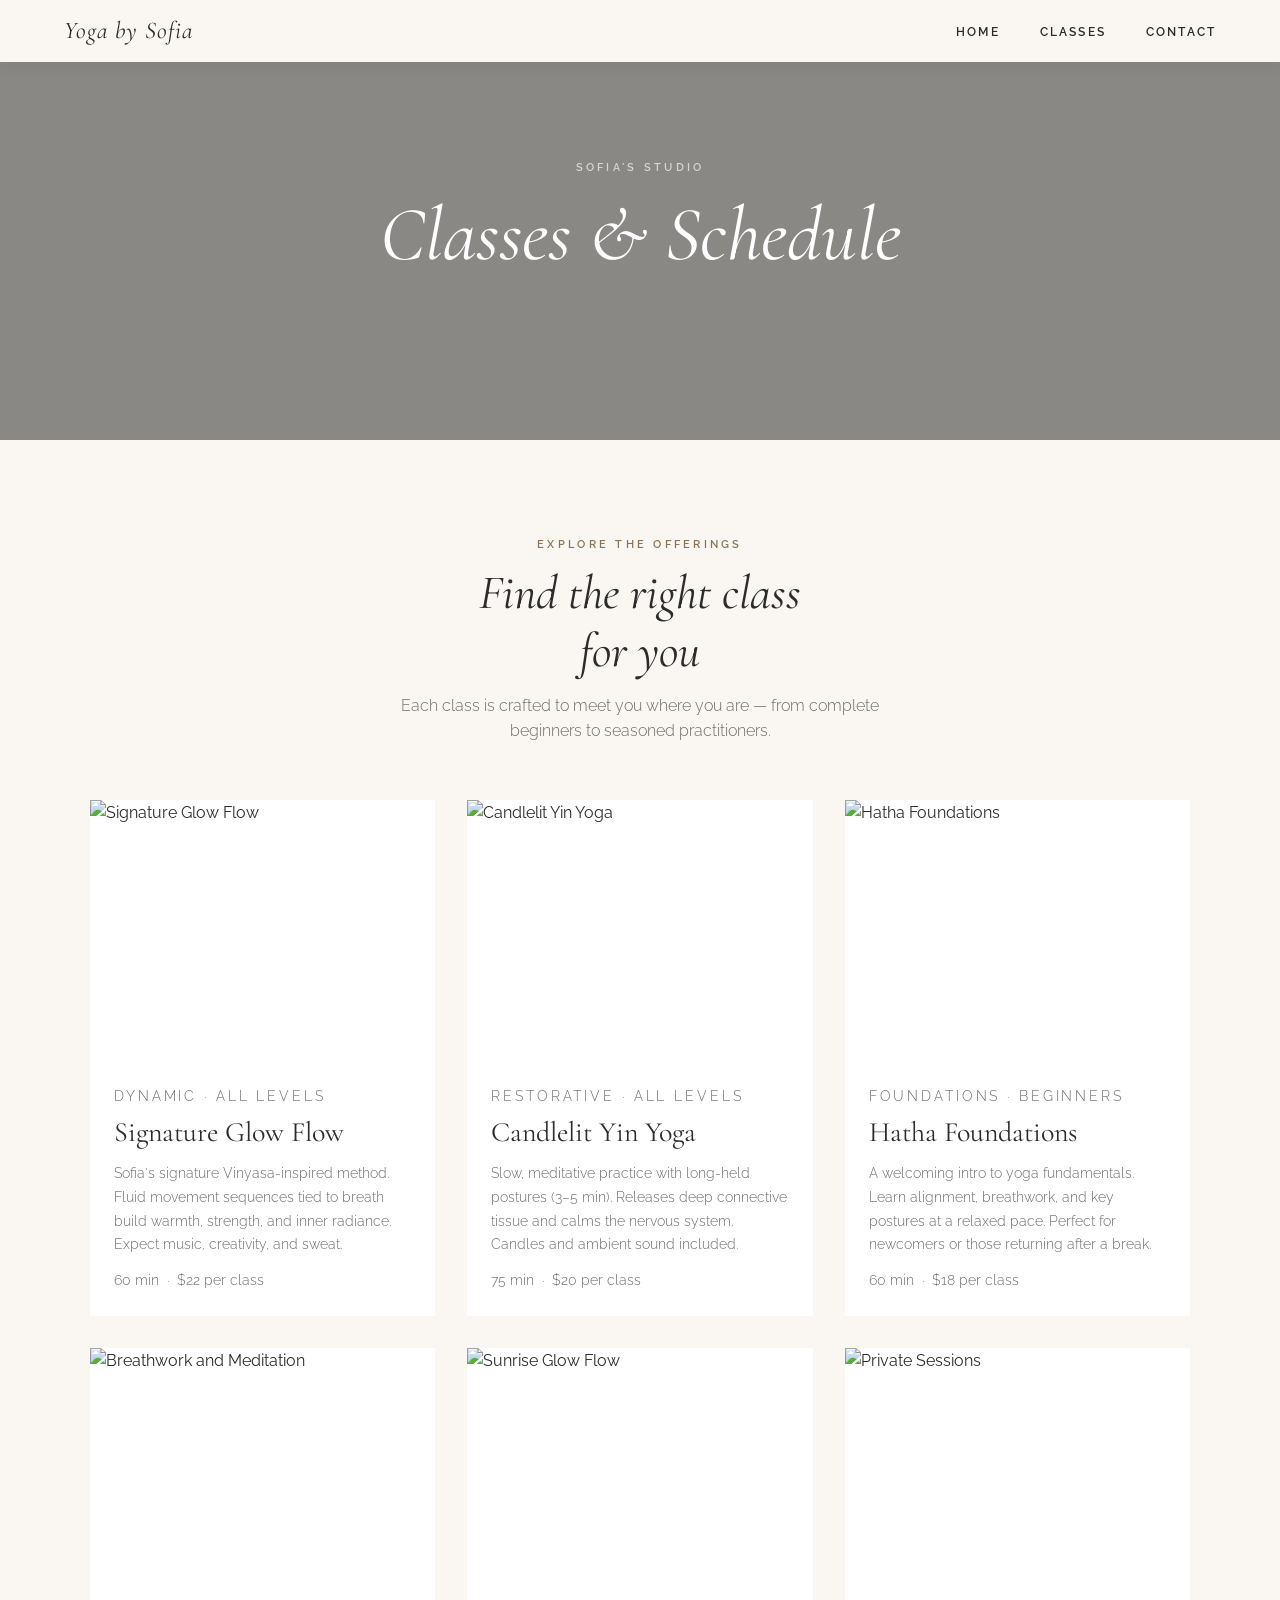
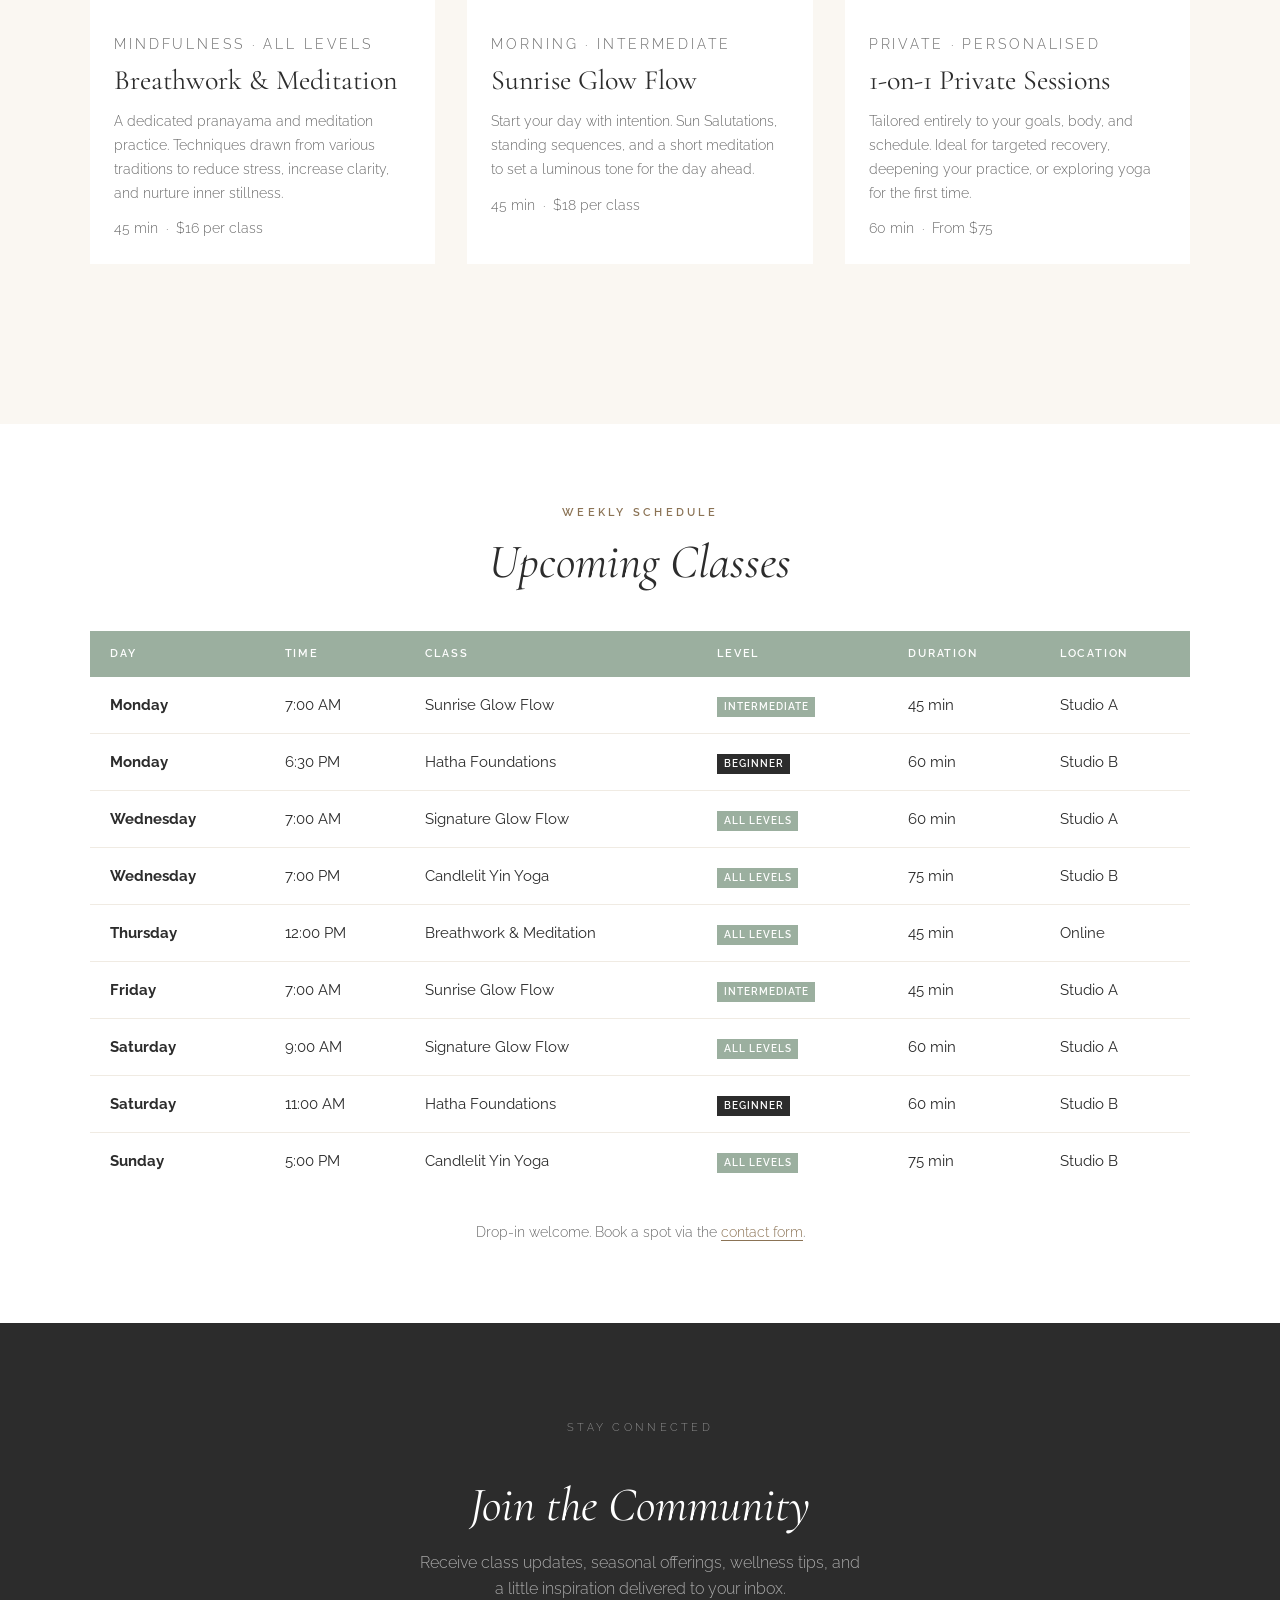
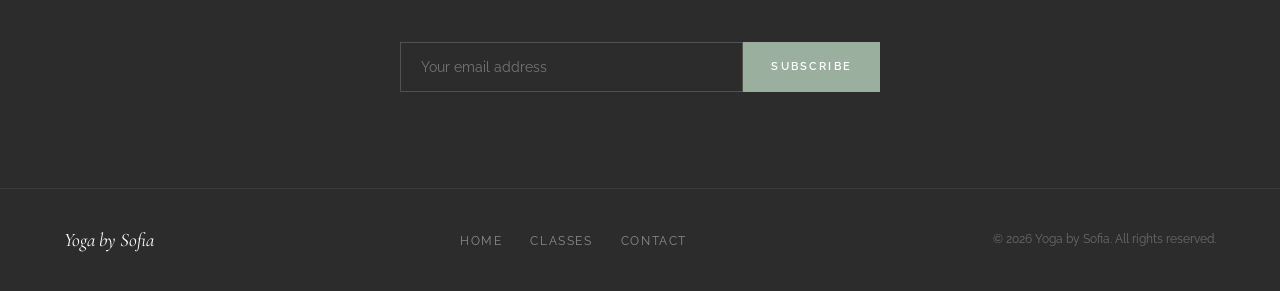
==== classes.html @ cc1ec994 "Add yoga instructor website mockup (Yoga by Sofia) Three-page static site with shared CSS/JS: - inde" ====
<!DOCTYPE html>
<html lang="en">
<head>
  <meta charset="UTF-8">
  <meta name="viewport" content="width=device-width, initial-scale=1.0">
  <title>Classes — Yoga by Sofia</title>
  <link rel="preconnect" href="https://fonts.googleapis.com">
  <link rel="preconnect" href="https://fonts.gstatic.com" crossorigin>
  <link href="https://fonts.googleapis.com/css2?family=Cormorant+Garamond:ital,wght@0,300;0,400;0,500;1,300;1,400;1,500&family=Raleway:wght@300;400;500;600;700&display=swap" rel="stylesheet">
  <link rel="stylesheet" href="css/styles.css">
</head>
<body>

  <!-- Navigation (starts scrolled — no hero on this page) -->
  <nav id="main-nav" class="scrolled">
    <a href="index.html" class="nav-logo">Yoga by Sofia</a>
    <ul class="nav-links">
      <li><a href="index.html">Home</a></li>
      <li><a href="classes.html">Classes</a></li>
      <li><a href="contact.html">Contact</a></li>
    </ul>
  </nav>

  <!-- Page Header -->
  <div
    class="page-header"
    style="background-image: url('https://images.unsplash.com/photo-1599901860904-17e6ed7083a0?w=1920&q=80');"
  >
    <div class="page-header-content">
      <p class="section-label">Sofia's Studio</p>
      <h1>Classes &amp; Schedule</h1>
    </div>
  </div>

  <!-- Class Cards -->
  <section style="background: var(--cream); padding: 6rem 5%;">
    <p class="section-label text-center">Explore the Offerings</p>
    <h2 class="text-center" style="font-style:italic; margin-bottom:0.75rem;">
      Find the right class<br>for you
    </h2>
    <p style="text-align:center; color:var(--muted); max-width:520px; margin:0 auto 3.5rem; font-weight:300;">
      Each class is crafted to meet you where you are — from complete
      beginners to seasoned practitioners.
    </p>

    <div class="classes-full-grid">

      <div class="class-card">
        <div class="class-card-img-wrap">
          <img
            class="class-card-img"
            style="height:260px;"
            src="https://images.unsplash.com/photo-1593811167562-9cef47bfc4d7?w=700&q=80"
            alt="Signature Glow Flow"
            loading="lazy"
          >
        </div>
        <div class="class-card-body">
          <p class="class-tag">Dynamic · All Levels</p>
          <h3>Signature Glow Flow</h3>
          <p>Sofia's signature Vinyasa-inspired method. Fluid movement sequences tied to breath build warmth, strength, and inner radiance. Expect music, creativity, and sweat.</p>
          <p class="class-price">60 min &nbsp;·&nbsp; $22 per class</p>
        </div>
      </div>

      <div class="class-card">
        <div class="class-card-img-wrap">
          <img
            class="class-card-img"
            style="height:260px;"
            src="https://images.unsplash.com/photo-1552196563-55cd4e45efb3?w=700&q=80"
            alt="Candlelit Yin Yoga"
            loading="lazy"
          >
        </div>
        <div class="class-card-body">
          <p class="class-tag">Restorative · All Levels</p>
          <h3>Candlelit Yin Yoga</h3>
          <p>Slow, meditative practice with long-held postures (3–5 min). Releases deep connective tissue and calms the nervous system. Candles and ambient sound included.</p>
          <p class="class-price">75 min &nbsp;·&nbsp; $20 per class</p>
        </div>
      </div>

      <div class="class-card">
        <div class="class-card-img-wrap">
          <img
            class="class-card-img"
            style="height:260px;"
            src="https://images.unsplash.com/photo-1603988363607-e1e4a66962c6?w=700&q=80"
            alt="Hatha Foundations"
            loading="lazy"
          >
        </div>
        <div class="class-card-body">
          <p class="class-tag">Foundations · Beginners</p>
          <h3>Hatha Foundations</h3>
          <p>A welcoming intro to yoga fundamentals. Learn alignment, breathwork, and key postures at a relaxed pace. Perfect for newcomers or those returning after a break.</p>
          <p class="class-price">60 min &nbsp;·&nbsp; $18 per class</p>
        </div>
      </div>

      <div class="class-card">
        <div class="class-card-img-wrap">
          <img
            class="class-card-img"
            style="height:260px;"
            src="https://images.unsplash.com/photo-1591291621164-2c6367723315?w=700&q=80"
            alt="Breathwork and Meditation"
            loading="lazy"
          >
        </div>
        <div class="class-card-body">
          <p class="class-tag">Mindfulness · All Levels</p>
          <h3>Breathwork &amp; Meditation</h3>
          <p>A dedicated pranayama and meditation practice. Techniques drawn from various traditions to reduce stress, increase clarity, and nurture inner stillness.</p>
          <p class="class-price">45 min &nbsp;·&nbsp; $16 per class</p>
        </div>
      </div>

      <div class="class-card">
        <div class="class-card-img-wrap">
          <img
            class="class-card-img"
            style="height:260px;"
            src="https://images.unsplash.com/photo-1506126613408-eca07ce68773?w=700&q=80"
            alt="Sunrise Glow Flow"
            loading="lazy"
          >
        </div>
        <div class="class-card-body">
          <p class="class-tag">Morning · Intermediate</p>
          <h3>Sunrise Glow Flow</h3>
          <p>Start your day with intention. Sun Salutations, standing sequences, and a short meditation to set a luminous tone for the day ahead.</p>
          <p class="class-price">45 min &nbsp;·&nbsp; $18 per class</p>
        </div>
      </div>

      <div class="class-card">
        <div class="class-card-img-wrap">
          <img
            class="class-card-img"
            style="height:260px;"
            src="https://images.unsplash.com/photo-1544367567-0f2fcb009e0b?w=700&q=80"
            alt="Private Sessions"
            loading="lazy"
          >
        </div>
        <div class="class-card-body">
          <p class="class-tag">Private · Personalised</p>
          <h3>1-on-1 Private Sessions</h3>
          <p>Tailored entirely to your goals, body, and schedule. Ideal for targeted recovery, deepening your practice, or exploring yoga for the first time.</p>
          <p class="class-price">60 min &nbsp;·&nbsp; From $75</p>
        </div>
      </div>

    </div>
  </section>

  <!-- Schedule Table -->
  <section style="background: var(--white); padding: 5rem 5%;">
    <div class="schedule-wrapper">
      <div class="schedule-section-title">
        <p class="section-label text-center">Weekly Schedule</p>
        <h2>Upcoming Classes</h2>
      </div>
      <table class="schedule-table">
        <thead>
          <tr>
            <th>Day</th>
            <th>Time</th>
            <th>Class</th>
            <th>Level</th>
            <th>Duration</th>
            <th>Location</th>
          </tr>
        </thead>
        <tbody>
          <tr>
            <td><strong>Monday</strong></td>
            <td>7:00 AM</td>
            <td>Sunrise Glow Flow</td>
            <td><span class="badge badge-sage">Intermediate</span></td>
            <td>45 min</td>
            <td>Studio A</td>
          </tr>
          <tr>
            <td><strong>Monday</strong></td>
            <td>6:30 PM</td>
            <td>Hatha Foundations</td>
            <td><span class="badge badge-dark">Beginner</span></td>
            <td>60 min</td>
            <td>Studio B</td>
          </tr>
          <tr>
            <td><strong>Wednesday</strong></td>
            <td>7:00 AM</td>
            <td>Signature Glow Flow</td>
            <td><span class="badge badge-sage">All Levels</span></td>
            <td>60 min</td>
            <td>Studio A</td>
          </tr>
          <tr>
            <td><strong>Wednesday</strong></td>
            <td>7:00 PM</td>
            <td>Candlelit Yin Yoga</td>
            <td><span class="badge badge-sage">All Levels</span></td>
            <td>75 min</td>
            <td>Studio B</td>
          </tr>
          <tr>
            <td><strong>Thursday</strong></td>
            <td>12:00 PM</td>
            <td>Breathwork &amp; Meditation</td>
            <td><span class="badge badge-sage">All Levels</span></td>
            <td>45 min</td>
            <td>Online</td>
          </tr>
          <tr>
            <td><strong>Friday</strong></td>
            <td>7:00 AM</td>
            <td>Sunrise Glow Flow</td>
            <td><span class="badge badge-sage">Intermediate</span></td>
            <td>45 min</td>
            <td>Studio A</td>
          </tr>
          <tr>
            <td><strong>Saturday</strong></td>
            <td>9:00 AM</td>
            <td>Signature Glow Flow</td>
            <td><span class="badge badge-sage">All Levels</span></td>
            <td>60 min</td>
            <td>Studio A</td>
          </tr>
          <tr>
            <td><strong>Saturday</strong></td>
            <td>11:00 AM</td>
            <td>Hatha Foundations</td>
            <td><span class="badge badge-dark">Beginner</span></td>
            <td>60 min</td>
            <td>Studio B</td>
          </tr>
          <tr>
            <td><strong>Sunday</strong></td>
            <td>5:00 PM</td>
            <td>Candlelit Yin Yoga</td>
            <td><span class="badge badge-sage">All Levels</span></td>
            <td>75 min</td>
            <td>Studio B</td>
          </tr>
        </tbody>
      </table>
      <p style="text-align:center; margin-top:2rem; color:var(--muted); font-size:0.875rem; font-weight:300;">
        Drop-in welcome. Book a spot via the
        <a href="contact.html" style="color:var(--accent); border-bottom:1px solid var(--accent);">contact form</a>.
      </p>
    </div>
  </section>

  <!-- Newsletter -->
  <section class="newsletter">
    <p class="section-label" style="color:rgba(255,255,255,0.45);">Stay Connected</p>
    <h2>Join the Community</h2>
    <p>
      Receive class updates, seasonal offerings, wellness tips, and a little
      inspiration delivered to your inbox.
    </p>
    <form class="newsletter-form" novalidate>
      <input type="email" placeholder="Your email address" required>
      <button type="submit">Subscribe</button>
    </form>
  </section>

  <!-- Footer -->
  <footer>
    <span class="footer-logo">Yoga by Sofia</span>
    <ul class="footer-links">
      <li><a href="index.html">Home</a></li>
      <li><a href="classes.html">Classes</a></li>
      <li><a href="contact.html">Contact</a></li>
    </ul>
    <span class="footer-copy">&copy; 2026 Yoga by Sofia. All rights reserved.</span>
  </footer>

  <script src="js/main.js"></script>
</body>
</html>
---- css/styles.css ----
/* =========================================================
   Yoga by Sofia — Shared Stylesheet
   ========================================================= */

/* Reset & Base */
*, *::before, *::after {
  box-sizing: border-box;
  margin: 0;
  padding: 0;
}

:root {
  --cream:      #FAF7F2;
  --light-cream:#F0EBE3;
  --dark:       #2C2C2C;
  --muted:      #6B6B6B;
  --accent:     #8B7355;
  --sage:       #9BAF9F;
  --sage-dark:  #7A9585;
  --white:      #FFFFFF;

  --font-heading: 'Cormorant Garamond', serif;
  --font-body:    'Raleway', sans-serif;
}

html { scroll-behavior: smooth; }

body {
  font-family: var(--font-body);
  background-color: var(--cream);
  color: var(--dark);
  line-height: 1.6;
  font-size: 16px;
}

/* Typography */
h1, h2, h3, h4 {
  font-family: var(--font-heading);
  font-weight: 400;
  line-height: 1.2;
}
h1 { font-size: clamp(2.5rem, 6vw, 5rem); }
h2 { font-size: clamp(2rem, 4vw, 3rem); }
h3 { font-size: clamp(1.25rem, 2.5vw, 1.75rem); }

a { text-decoration: none; color: inherit; }
img { display: block; max-width: 100%; }

/* =========================================================
   Navigation
   ========================================================= */
nav {
  position: fixed;
  top: 0; left: 0; right: 0;
  z-index: 100;
  display: flex;
  justify-content: space-between;
  align-items: center;
  padding: 1.25rem 5%;
  background-color: transparent;
  transition: background-color 0.35s ease, padding 0.35s ease,
              box-shadow 0.35s ease;
}

nav.scrolled {
  background-color: var(--cream);
  box-shadow: 0 1px 20px rgba(0,0,0,0.08);
  padding: 0.75rem 5%;
}

.nav-logo {
  font-family: var(--font-heading);
  font-size: 1.5rem;
  letter-spacing: 0.04em;
  font-style: italic;
  color: var(--white);
  transition: color 0.35s;
}
nav.scrolled .nav-logo { color: var(--dark); }

.nav-links {
  display: flex;
  list-style: none;
  gap: 2.5rem;
}
.nav-links a {
  font-size: 0.75rem;
  text-transform: uppercase;
  letter-spacing: 0.18em;
  font-weight: 600;
  color: rgba(255,255,255,0.85);
  transition: color 0.3s;
}
nav.scrolled .nav-links a { color: var(--dark); }
.nav-links a:hover,
nav.scrolled .nav-links a:hover { color: var(--accent); }

/* =========================================================
   Buttons
   ========================================================= */
.btn {
  display: inline-block;
  padding: 0.875rem 2.5rem;
  font-size: 0.72rem;
  text-transform: uppercase;
  letter-spacing: 0.2em;
  font-family: var(--font-body);
  font-weight: 600;
  cursor: pointer;
  border: none;
  transition: all 0.3s;
}

.btn-outline-white {
  border: 1.5px solid rgba(255,255,255,0.8);
  color: var(--white);
  background: transparent;
}
.btn-outline-white:hover { background: var(--white); color: var(--dark); }

.btn-dark {
  background: var(--dark);
  color: var(--white);
  border: 1.5px solid var(--dark);
}
.btn-dark:hover { background: transparent; color: var(--dark); }

.btn-sage {
  background: var(--sage);
  color: var(--white);
  border: 1.5px solid var(--sage);
}
.btn-sage:hover { background: var(--sage-dark); border-color: var(--sage-dark); }

/* =========================================================
   Shared Section Styles
   ========================================================= */
.section-label {
  font-size: 0.68rem;
  text-transform: uppercase;
  letter-spacing: 0.3em;
  color: var(--accent);
  margin-bottom: 0.75rem;
  font-weight: 600;
}

.text-center { text-align: center; }

/* =========================================================
   Hero (index.html)
   ========================================================= */
.hero {
  position: relative;
  height: 100vh;
  min-height: 600px;
  display: flex;
  align-items: center;
  justify-content: center;
  text-align: center;
  overflow: hidden;
}

.hero-bg {
  position: absolute;
  inset: 0;
  background-image: url('https://images.unsplash.com/photo-1506126613408-eca07ce68773?w=1920&q=80');
  background-size: cover;
  background-position: center;
  filter: brightness(0.5);
}

.hero-content {
  position: relative;
  z-index: 1;
  color: var(--white);
  padding: 0 1.5rem;
  max-width: 700px;
}

.hero-eyebrow {
  font-size: 0.72rem;
  text-transform: uppercase;
  letter-spacing: 0.3em;
  opacity: 0.8;
  font-weight: 500;
  margin-bottom: 1.5rem;
}

.hero h1 { font-style: italic; margin-bottom: 1.25rem; }

.hero-sub {
  font-size: 1rem;
  font-weight: 300;
  opacity: 0.8;
  margin-bottom: 2.5rem;
  line-height: 1.8;
}

/* =========================================================
   About Section (index.html)
   ========================================================= */
.about-section {
  background: var(--white);
  padding: 7rem 5%;
}

.about {
  display: grid;
  grid-template-columns: 1fr 1fr;
  gap: 6rem;
  align-items: center;
  max-width: 1200px;
  margin: 0 auto;
}

.about-image {
  width: 100%;
  height: 620px;
  object-fit: cover;
  object-position: top;
}

.about-text h2 { font-style: italic; margin-bottom: 1.5rem; }

.about-text p {
  color: var(--muted);
  margin-bottom: 1.25rem;
  font-size: 1rem;
  font-weight: 300;
  line-height: 1.85;
}

.about-signature {
  font-family: var(--font-heading);
  font-size: 2rem;
  font-style: italic;
  color: var(--accent);
  margin-top: 2rem;
}

/* =========================================================
   Philosophy Strip
   ========================================================= */
.philosophy-strip {
  background: var(--sage);
  text-align: center;
  padding: 5rem 5%;
}

.philosophy-strip blockquote {
  font-family: var(--font-heading);
  font-size: clamp(1.5rem, 3vw, 2.25rem);
  font-style: italic;
  color: var(--white);
  max-width: 820px;
  margin: 0 auto;
  line-height: 1.6;
}

/* =========================================================
   Classes Preview (index.html)
   ========================================================= */
.classes-preview {
  background: var(--cream);
  text-align: center;
  padding: 7rem 5%;
}

.classes-preview h2 { font-style: italic; margin-bottom: 0.75rem; }

.classes-preview > p {
  color: var(--muted);
  max-width: 500px;
  margin: 0 auto 3.5rem;
  font-weight: 300;
}

.classes-grid {
  display: grid;
  grid-template-columns: repeat(auto-fit, minmax(280px, 1fr));
  gap: 1.5rem;
  max-width: 1100px;
  margin: 0 auto 3rem;
  text-align: left;
}

/* =========================================================
   Class Cards (shared)
   ========================================================= */
.class-card {
  background: var(--white);
  overflow: hidden;
  transition: box-shadow 0.3s;
}
.class-card:hover { box-shadow: 0 8px 32px rgba(0,0,0,0.09); }

.class-card-img-wrap { overflow: hidden; }

.class-card-img {
  width: 100%;
  height: 240px;
  object-fit: cover;
  transition: transform 0.55s ease;
}
.class-card:hover .class-card-img { transform: scale(1.05); }

.class-card-body { padding: 1.5rem; }

.class-tag {
  font-size: 0.64rem;
  text-transform: uppercase;
  letter-spacing: 0.2em;
  color: var(--accent);
  font-weight: 600;
  margin-bottom: 0.5rem;
}

.class-card-body h3 { margin-bottom: 0.75rem; }

.class-card-body p {
  font-size: 0.9rem;
  color: var(--muted);
  font-weight: 300;
  line-height: 1.65;
}

/* =========================================================
   Newsletter Section (shared)
   ========================================================= */
.newsletter {
  background: var(--dark);
  text-align: center;
  padding: 6rem 5%;
}

.newsletter h2 {
  color: var(--white);
  font-style: italic;
  margin-bottom: 1rem;
}

.newsletter > p {
  color: rgba(255,255,255,0.6);
  font-weight: 300;
  max-width: 440px;
  margin: 0 auto 2.5rem;
}

.newsletter-form {
  display: flex;
  max-width: 480px;
  margin: 0 auto;
}

.newsletter-form input {
  flex: 1;
  padding: 1rem 1.25rem;
  border: 1.5px solid rgba(255,255,255,0.18);
  background: transparent;
  color: var(--white);
  font-family: var(--font-body);
  font-size: 0.875rem;
  outline: none;
  transition: border-color 0.3s;
}
.newsletter-form input::placeholder { color: rgba(255,255,255,0.35); }
.newsletter-form input:focus { border-color: var(--sage); }

.newsletter-form button {
  padding: 1rem 1.75rem;
  background: var(--sage);
  border: none;
  color: var(--white);
  font-family: var(--font-body);
  font-size: 0.68rem;
  text-transform: uppercase;
  letter-spacing: 0.2em;
  font-weight: 600;
  cursor: pointer;
  transition: background 0.3s;
  white-space: nowrap;
}
.newsletter-form button:hover,
.newsletter-form button:disabled { background: var(--sage-dark); }

/* =========================================================
   Footer (shared)
   ========================================================= */
footer {
  background: var(--dark);
  border-top: 1px solid rgba(255,255,255,0.07);
  padding: 2.25rem 5%;
  display: flex;
  justify-content: space-between;
  align-items: center;
  flex-wrap: wrap;
  gap: 1rem;
}

.footer-logo {
  font-family: var(--font-heading);
  font-size: 1.2rem;
  font-style: italic;
  color: var(--white);
}

.footer-copy {
  font-size: 0.75rem;
  color: rgba(255,255,255,0.3);
}

.footer-links {
  display: flex;
  gap: 1.75rem;
  list-style: none;
}
.footer-links a {
  font-size: 0.72rem;
  text-transform: uppercase;
  letter-spacing: 0.14em;
  color: rgba(255,255,255,0.45);
  transition: color 0.3s;
}
.footer-links a:hover { color: var(--white); }

/* =========================================================
   Page Header (inner pages)
   ========================================================= */
.page-header {
  height: 440px;
  background-size: cover;
  background-position: center;
  display: flex;
  align-items: center;
  justify-content: center;
  text-align: center;
  position: relative;
}
.page-header::after {
  content: '';
  position: absolute;
  inset: 0;
  background: rgba(0,0,0,0.45);
}
.page-header-content {
  position: relative;
  z-index: 1;
  color: var(--white);
}
.page-header-content .section-label {
  color: rgba(255,255,255,0.65);
  margin-bottom: 0.75rem;
}
.page-header-content h1 { font-style: italic; }

/* =========================================================
   Classes Page
   ========================================================= */
.classes-full-grid {
  display: grid;
  grid-template-columns: repeat(auto-fit, minmax(310px, 1fr));
  gap: 2rem;
  max-width: 1100px;
  margin: 0 auto 4rem;
}

.class-price {
  margin-top: 0.75rem;
  font-size: 0.82rem;
  color: var(--accent);
  font-weight: 600;
}

/* Schedule Table */
.schedule-wrapper {
  max-width: 1100px;
  margin: 0 auto;
}

.schedule-section-title {
  text-align: center;
  margin-bottom: 2.5rem;
}
.schedule-section-title h2 { font-style: italic; margin-top: 0.5rem; }

.schedule-table {
  width: 100%;
  border-collapse: collapse;
  background: var(--white);
}
.schedule-table th {
  background: var(--sage);
  color: var(--white);
  padding: 0.875rem 1.25rem;
  text-align: left;
  font-size: 0.7rem;
  text-transform: uppercase;
  letter-spacing: 0.16em;
  font-weight: 600;
  font-family: var(--font-body);
}
.schedule-table td {
  padding: 1rem 1.25rem;
  border-bottom: 1px solid var(--light-cream);
  font-size: 0.9375rem;
  color: var(--dark);
}
.schedule-table tr:last-child td { border-bottom: none; }
.schedule-table tr:hover td { background: var(--cream); }

.badge {
  display: inline-block;
  padding: 0.2em 0.65em;
  font-size: 0.62rem;
  text-transform: uppercase;
  letter-spacing: 0.1em;
  font-weight: 600;
}
.badge-sage  { background: var(--sage);  color: var(--white); }
.badge-dark  { background: var(--dark);  color: var(--white); }

/* =========================================================
   Contact Page
   ========================================================= */
.contact-grid {
  display: grid;
  grid-template-columns: 1fr 1.6fr;
  gap: 6rem;
  max-width: 1000px;
  margin: 0 auto;
}

.contact-info h2 { font-style: italic; margin-bottom: 1.5rem; }
.contact-info > p {
  color: var(--muted);
  font-weight: 300;
  line-height: 1.85;
  margin-bottom: 2rem;
}

.contact-details { display: flex; flex-direction: column; gap: 1.25rem; margin-bottom: 2rem; }

.contact-detail-label {
  font-size: 0.64rem;
  text-transform: uppercase;
  letter-spacing: 0.22em;
  color: var(--accent);
  font-weight: 600;
  margin-bottom: 0.2rem;
}
.contact-detail-value { font-size: 0.9375rem; }

.social-links { display: flex; gap: 0.75rem; margin-top: 0.5rem; }
.social-link {
  width: 40px;
  height: 40px;
  border: 1.5px solid var(--dark);
  display: flex;
  align-items: center;
  justify-content: center;
  font-size: 0.65rem;
  font-weight: 700;
  letter-spacing: 0.04em;
  transition: all 0.3s;
}
.social-link:hover { background: var(--dark); color: var(--white); }

/* Contact Form */
.contact-form { display: flex; flex-direction: column; gap: 1.25rem; }

.form-group { display: flex; flex-direction: column; gap: 0.4rem; }

.form-group label {
  font-size: 0.68rem;
  text-transform: uppercase;
  letter-spacing: 0.16em;
  font-weight: 600;
  color: var(--dark);
}

.form-group input,
.form-group textarea,
.form-group select {
  padding: 0.875rem 1rem;
  border: 1.5px solid var(--light-cream);
  background: var(--cream);
  font-family: var(--font-body);
  font-size: 0.9375rem;
  color: var(--dark);
  outline: none;
  transition: border-color 0.3s;
  -webkit-appearance: none;
  appearance: none;
}
.form-group input:focus,
.form-group textarea:focus,
.form-group select:focus { border-color: var(--sage); }

.form-group textarea { resize: vertical; min-height: 130px; }

.form-row {
  display: grid;
  grid-template-columns: 1fr 1fr;
  gap: 1.25rem;
}

/* =========================================================
   Fade-in utility (set by JS)
   ========================================================= */
.fade-in-ready {
  opacity: 0;
  transform: translateY(22px);
  transition: opacity 0.65s ease, transform 0.65s ease;
}
.fade-in-ready.visible {
  opacity: 1;
  transform: translateY(0);
}

/* =========================================================
   Responsive
   ========================================================= */
@media (max-width: 900px) {
  .about { grid-template-columns: 1fr; gap: 3rem; }
  .about-image { height: 420px; }
  .contact-grid { grid-template-columns: 1fr; gap: 3.5rem; }
}

@media (max-width: 768px) {
  .nav-links { display: none; }

  .newsletter-form { flex-direction: column; }
  .newsletter-form input { border-right: 1.5px solid rgba(255,255,255,0.18); }

  .form-row { grid-template-columns: 1fr; }

  footer { flex-direction: column; text-align: center; }
  .footer-links { justify-content: center; }

  .schedule-table th:nth-child(5),
  .schedule-table td:nth-child(5) { display: none; }
}
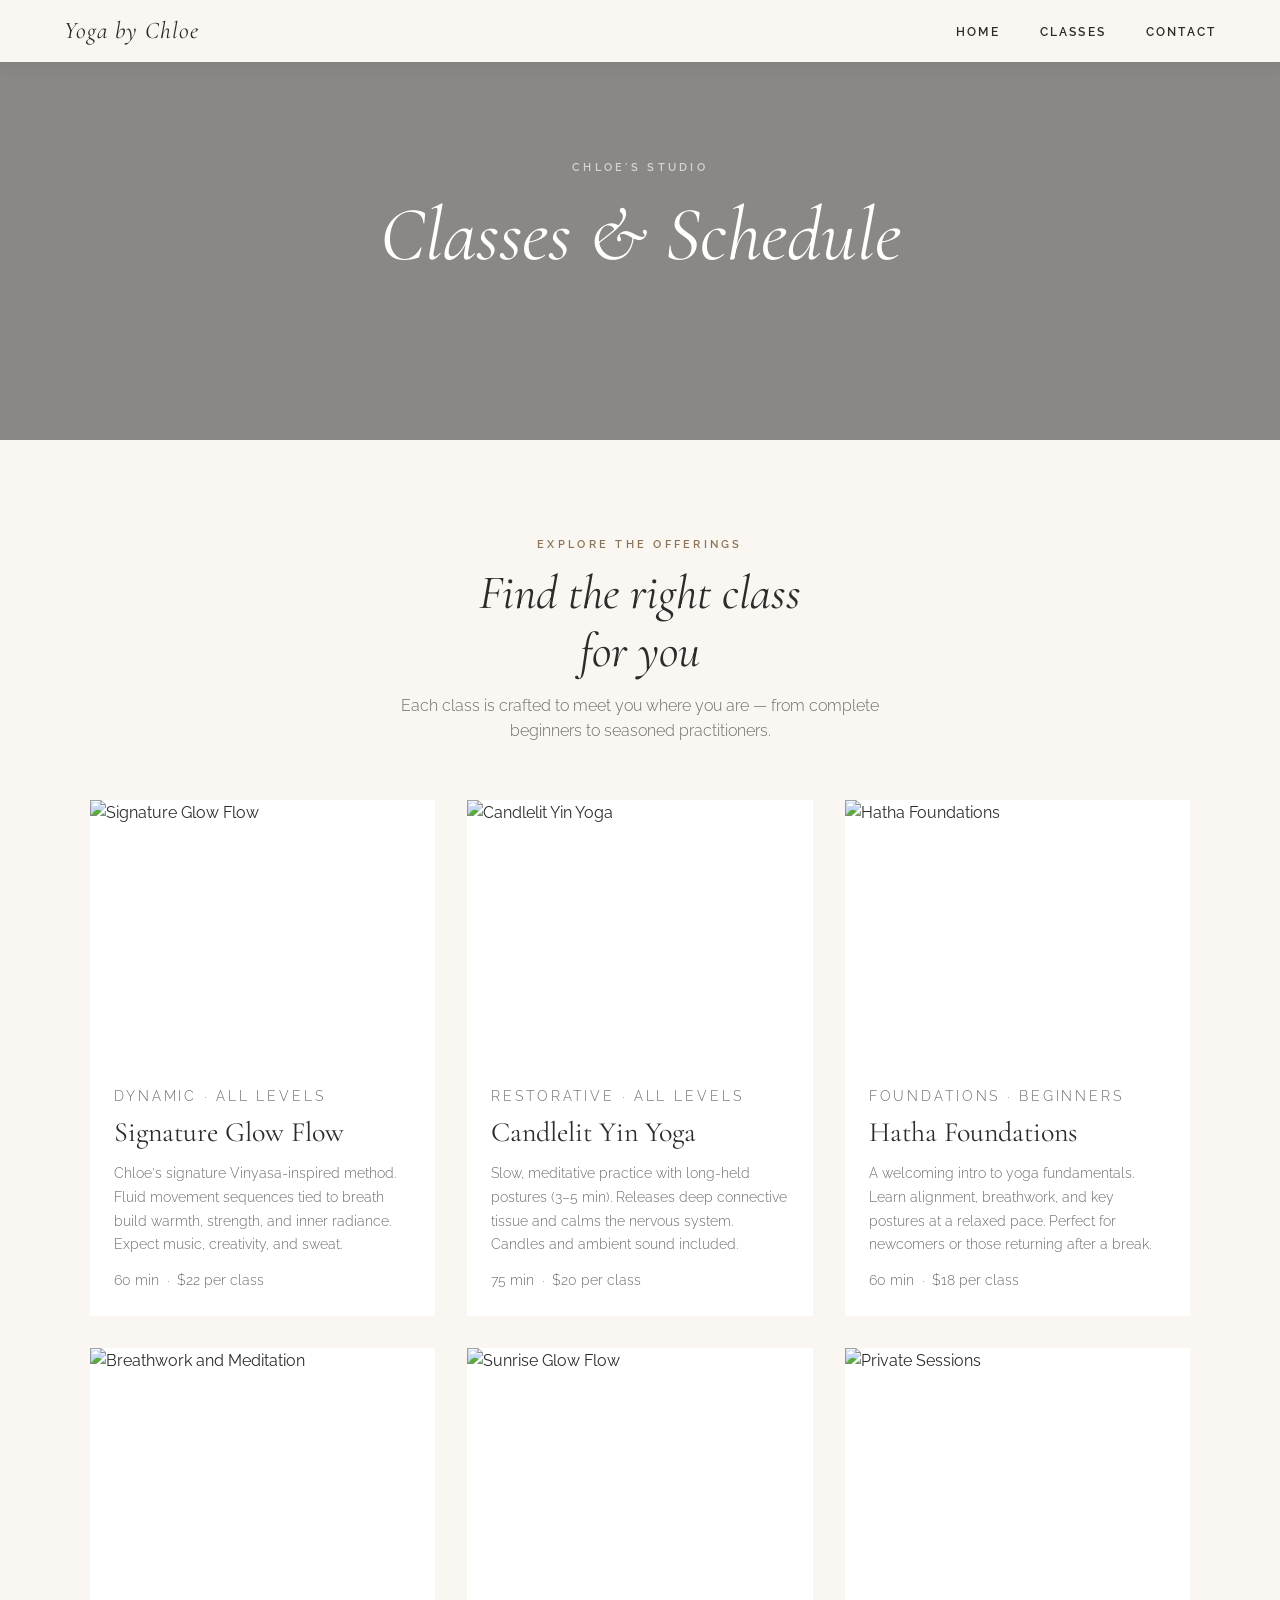
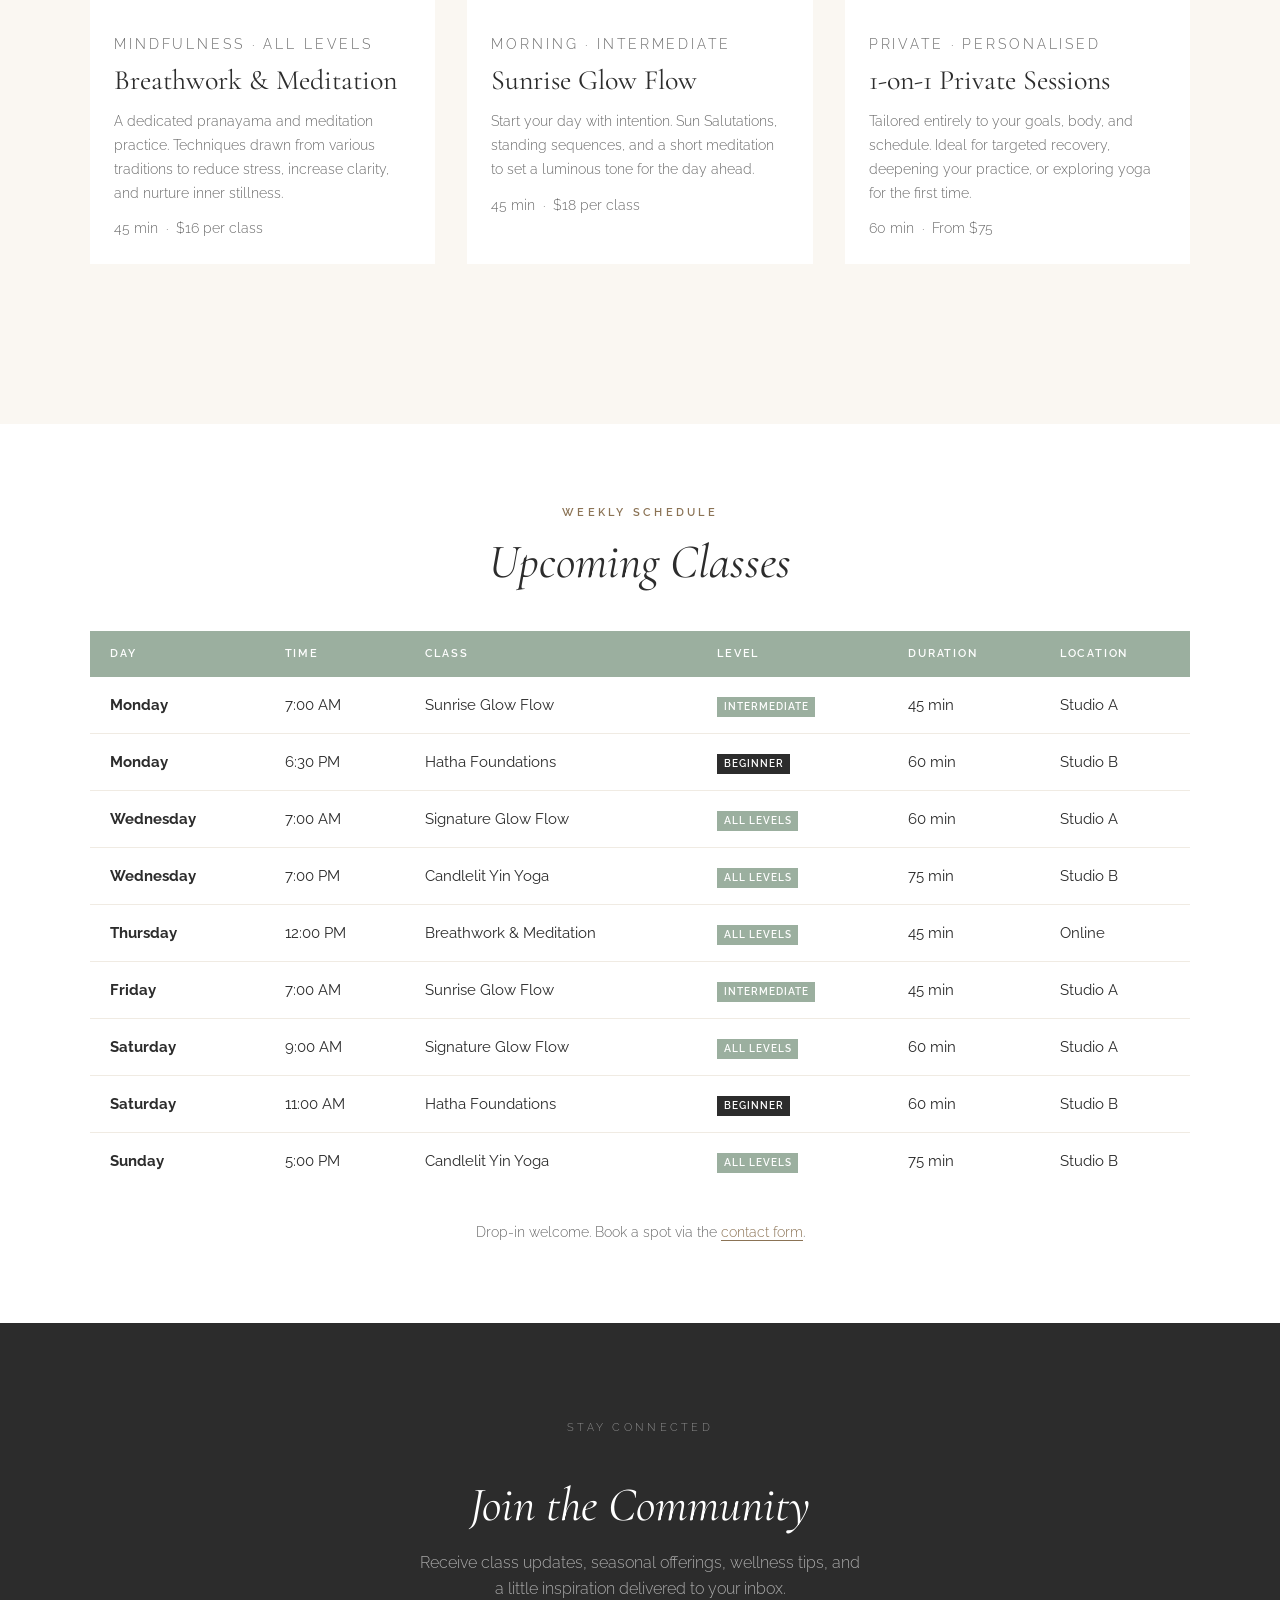
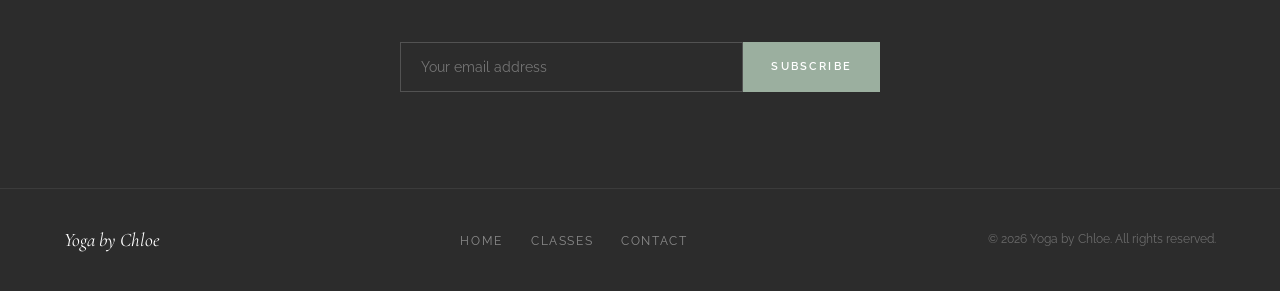
==== commit a9e1a699: "Rebrand to Yoga by Chloe, update location to Charleston SC, add GitHub Pages deployment - Replace al" ====
--- a/classes.html
+++ b/classes.html
@@ -3,7 +3,7 @@
 <head>
   <meta charset="UTF-8">
   <meta name="viewport" content="width=device-width, initial-scale=1.0">
-  <title>Classes — Yoga by Sofia</title>
+  <title>Classes — Yoga by Chloe</title>
   <link rel="preconnect" href="https://fonts.googleapis.com">
   <link rel="preconnect" href="https://fonts.gstatic.com" crossorigin>
   <link href="https://fonts.googleapis.com/css2?family=Cormorant+Garamond:ital,wght@0,300;0,400;0,500;1,300;1,400;1,500&family=Raleway:wght@300;400;500;600;700&display=swap" rel="stylesheet">
@@ -13,7 +13,7 @@
 
   <!-- Navigation (starts scrolled — no hero on this page) -->
   <nav id="main-nav" class="scrolled">
-    <a href="index.html" class="nav-logo">Yoga by Sofia</a>
+    <a href="index.html" class="nav-logo">Yoga by Chloe</a>
     <ul class="nav-links">
       <li><a href="index.html">Home</a></li>
       <li><a href="classes.html">Classes</a></li>
@@ -27,7 +27,7 @@
     style="background-image: url('https://images.unsplash.com/photo-1599901860904-17e6ed7083a0?w=1920&q=80');"
   >
     <div class="page-header-content">
-      <p class="section-label">Sofia's Studio</p>
+      <p class="section-label">Chloe's Studio</p>
       <h1>Classes &amp; Schedule</h1>
     </div>
   </div>
@@ -58,7 +58,7 @@
         <div class="class-card-body">
           <p class="class-tag">Dynamic · All Levels</p>
           <h3>Signature Glow Flow</h3>
-          <p>Sofia's signature Vinyasa-inspired method. Fluid movement sequences tied to breath build warmth, strength, and inner radiance. Expect music, creativity, and sweat.</p>
+          <p>Chloe's signature Vinyasa-inspired method. Fluid movement sequences tied to breath build warmth, strength, and inner radiance. Expect music, creativity, and sweat.</p>
           <p class="class-price">60 min &nbsp;·&nbsp; $22 per class</p>
         </div>
       </div>
@@ -272,13 +272,13 @@
 
   <!-- Footer -->
   <footer>
-    <span class="footer-logo">Yoga by Sofia</span>
+    <span class="footer-logo">Yoga by Chloe</span>
     <ul class="footer-links">
       <li><a href="index.html">Home</a></li>
       <li><a href="classes.html">Classes</a></li>
       <li><a href="contact.html">Contact</a></li>
     </ul>
-    <span class="footer-copy">&copy; 2026 Yoga by Sofia. All rights reserved.</span>
+    <span class="footer-copy">&copy; 2026 Yoga by Chloe. All rights reserved.</span>
   </footer>
 
   <script src="js/main.js"></script>
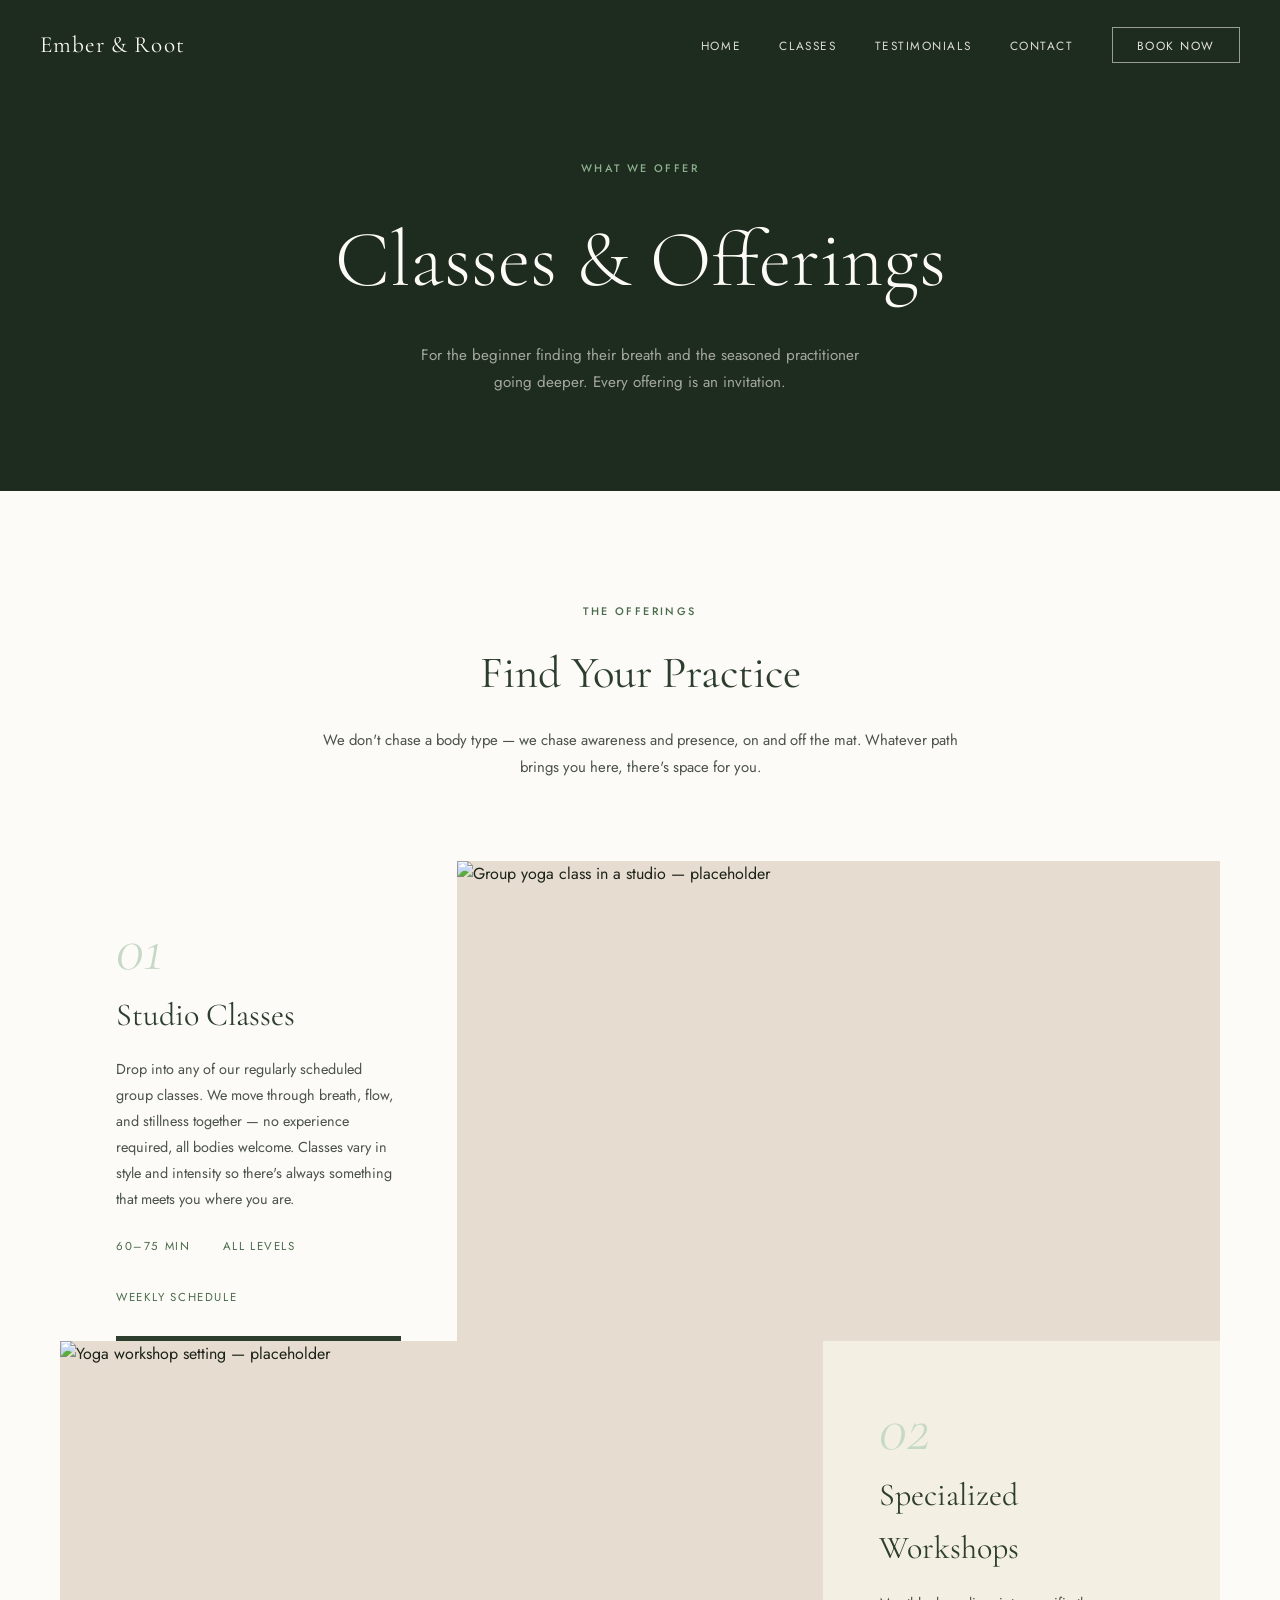
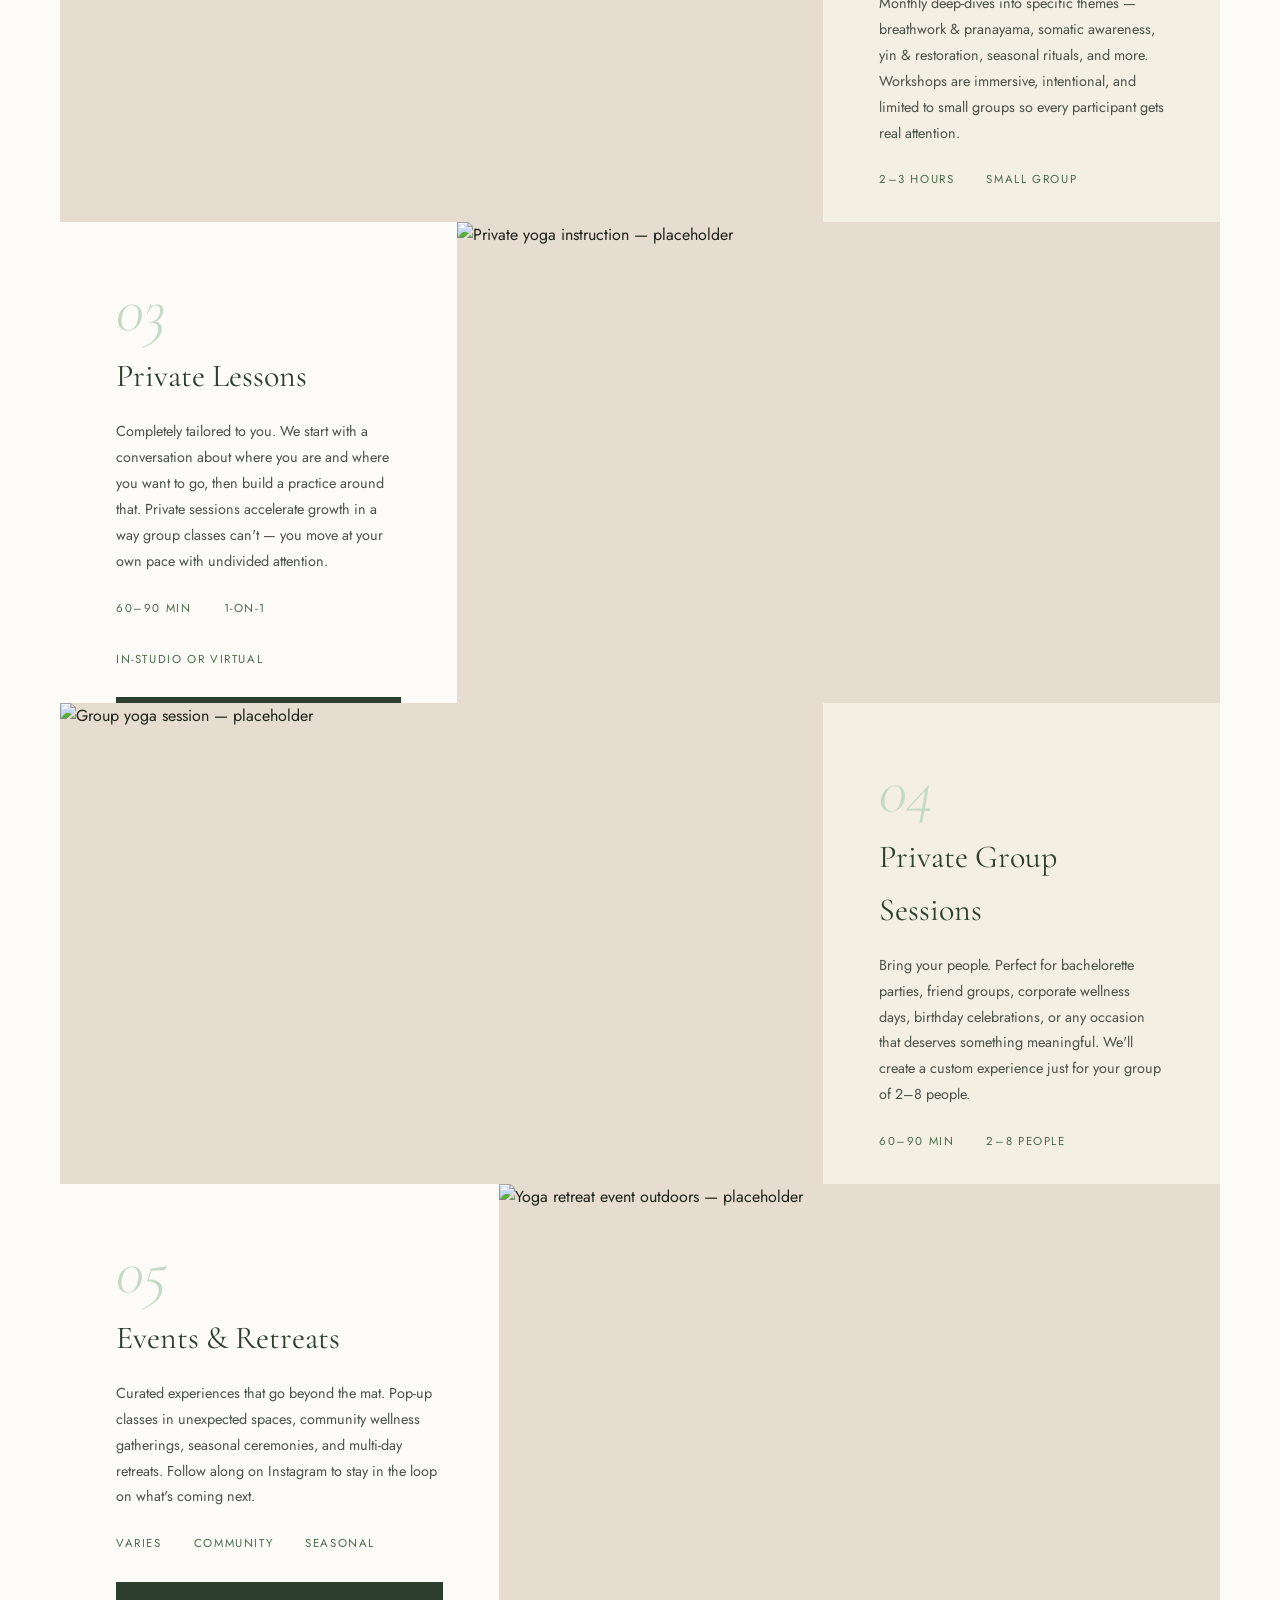
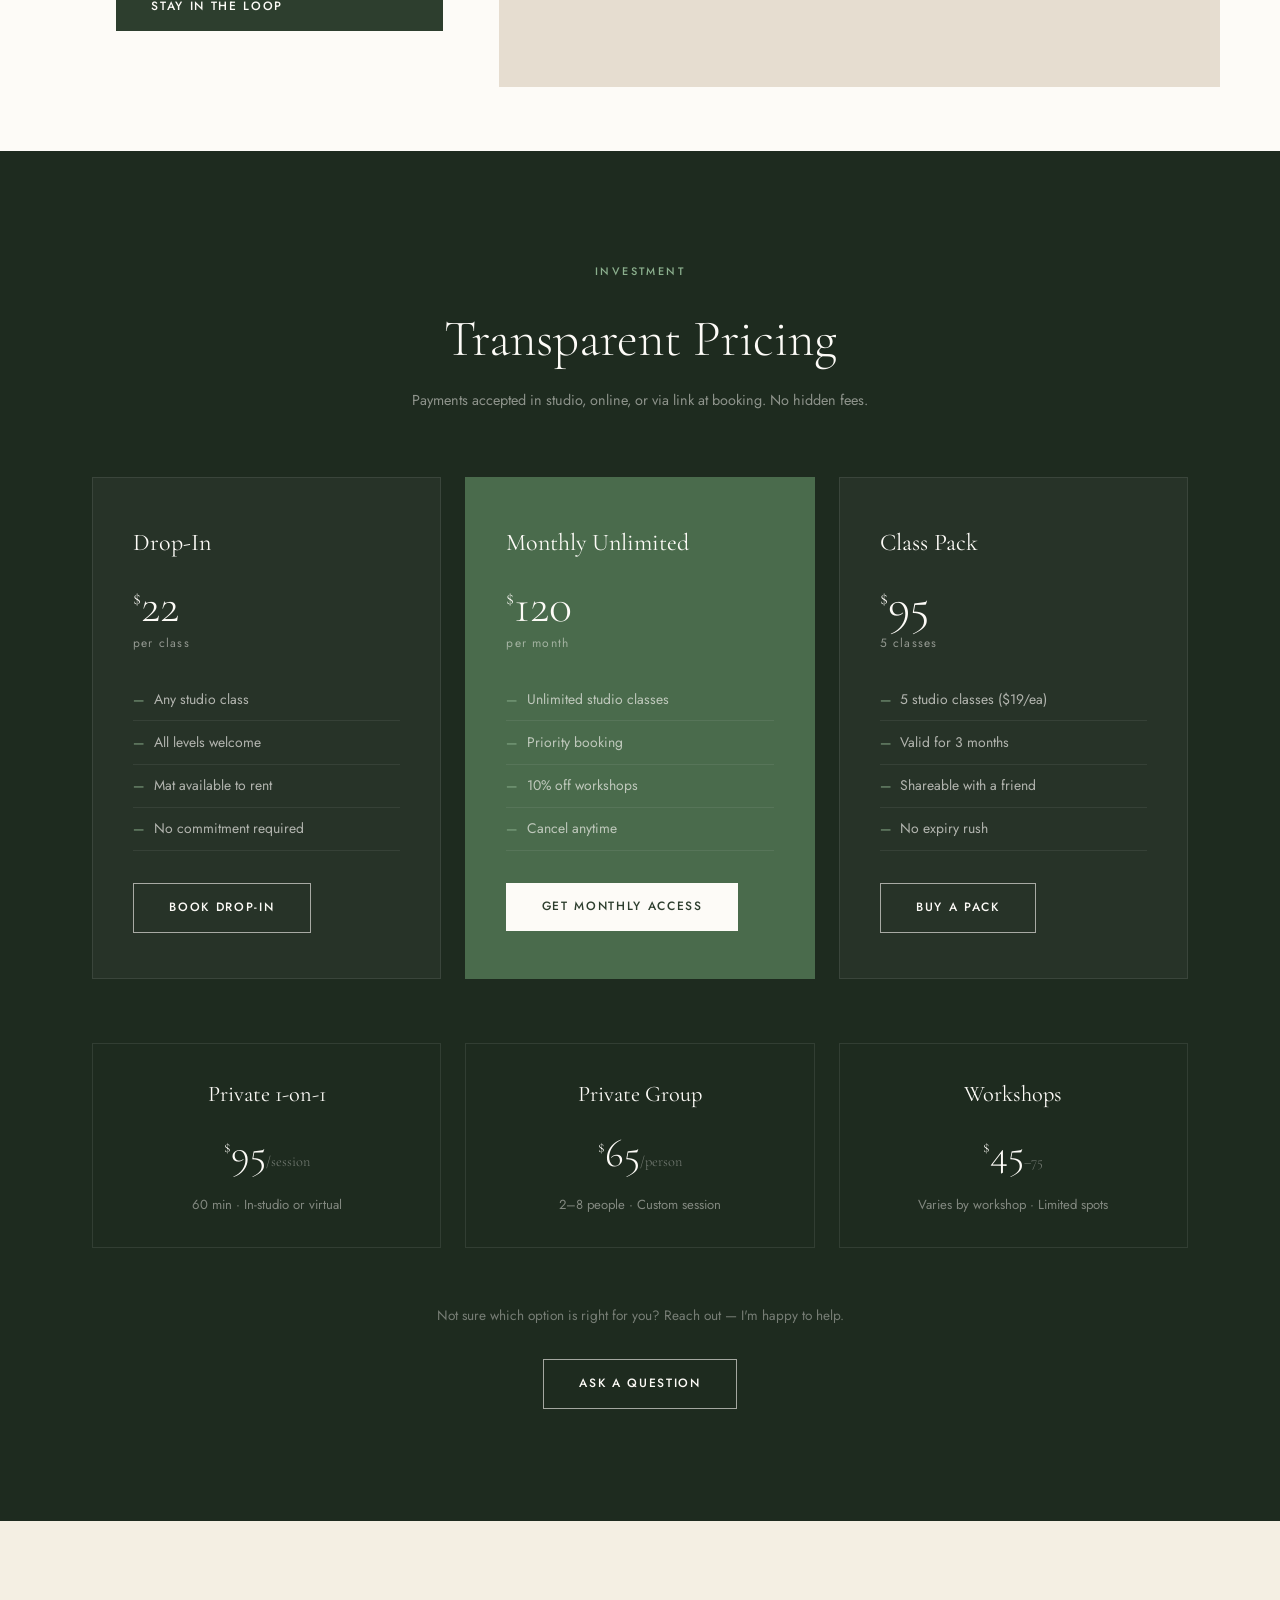
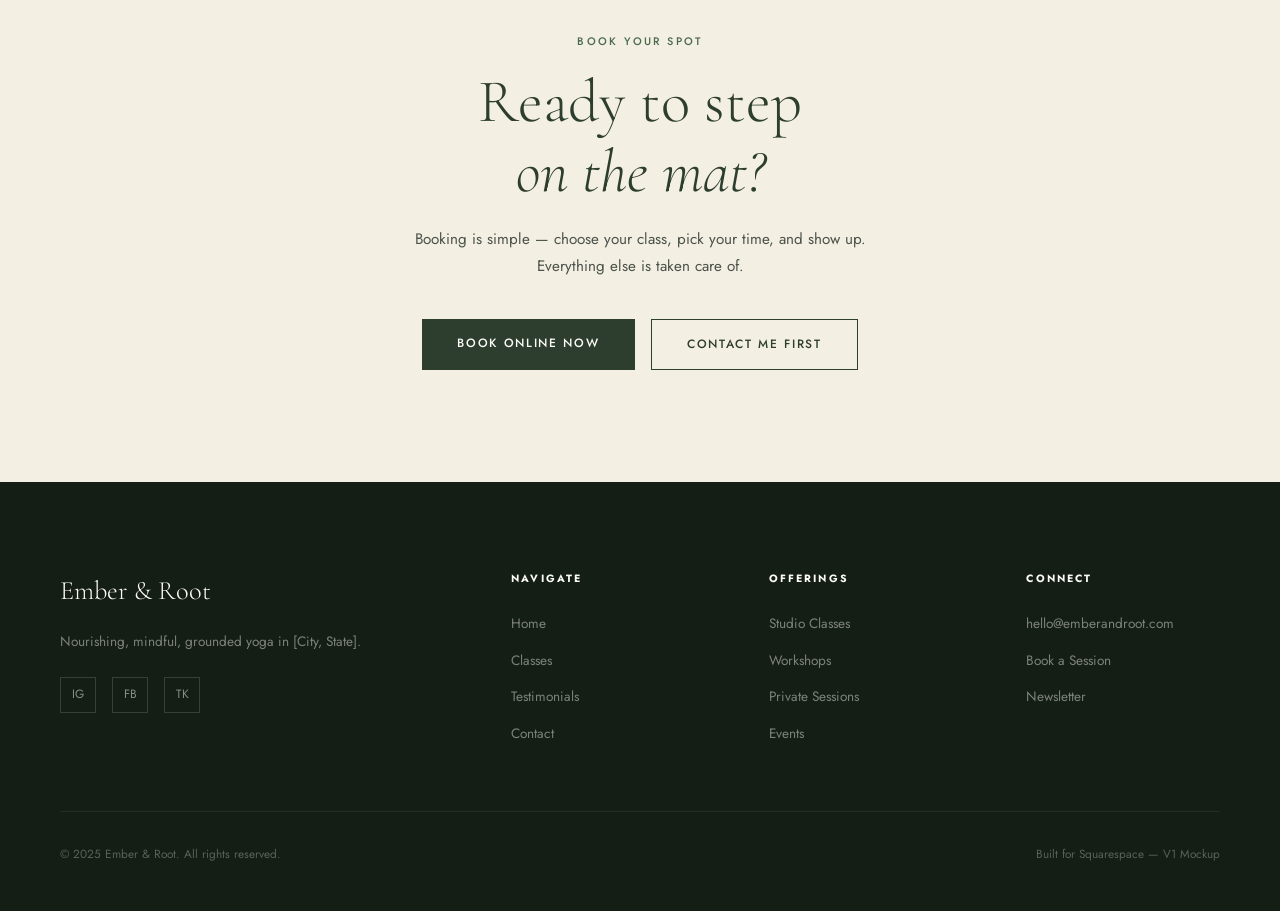
==== commit 65905ba0: "Restructure V1: move design files to root Moves the V1 (Forest Green + Editorial) design out of the " ====
--- a/classes.html
+++ b/classes.html
@@ -1,284 +1,349 @@
 <!DOCTYPE html>
 <html lang="en">
 <head>
-  <meta charset="UTF-8">
-  <meta name="viewport" content="width=device-width, initial-scale=1.0">
-  <title>Classes — Yoga by Chloe</title>
-  <link rel="preconnect" href="https://fonts.googleapis.com">
-  <link rel="preconnect" href="https://fonts.gstatic.com" crossorigin>
-  <link href="https://fonts.googleapis.com/css2?family=Cormorant+Garamond:ital,wght@0,300;0,400;0,500;1,300;1,400;1,500&family=Raleway:wght@300;400;500;600;700&display=swap" rel="stylesheet">
-  <link rel="stylesheet" href="css/styles.css">
+  <meta charset="UTF-8" />
+  <meta name="viewport" content="width=device-width, initial-scale=1.0" />
+  <title>Classes &amp; Pricing — Ember &amp; Root</title>
+  <meta name="description" content="Studio classes, workshops, private sessions, and events. View pricing and book your spot." />
+  <link rel="stylesheet" href="css/styles.css" />
 </head>
 <body>
 
-  <!-- Navigation (starts scrolled — no hero on this page) -->
-  <nav id="main-nav" class="scrolled">
-    <a href="index.html" class="nav-logo">Yoga by Chloe</a>
-    <ul class="nav-links">
+  <!-- NAVIGATION -->
+  <nav class="site-nav" aria-label="Main navigation">
+    <a class="nav-logo" href="index.html">Ember &amp; Root</a>
+    <ul class="nav-links" id="nav-links">
       <li><a href="index.html">Home</a></li>
       <li><a href="classes.html">Classes</a></li>
+      <li><a href="testimonials.html">Testimonials</a></li>
       <li><a href="contact.html">Contact</a></li>
+      <li><a href="#book" class="nav-book">Book Now</a></li>
     </ul>
+    <button class="nav-toggle" aria-controls="nav-links" aria-expanded="false" aria-label="Toggle menu">
+      <span></span><span></span><span></span>
+    </button>
   </nav>
 
-  <!-- Page Header -->
-  <div
-    class="page-header"
-    style="background-image: url('https://images.unsplash.com/photo-1599901860904-17e6ed7083a0?w=1920&q=80');"
-  >
-    <div class="page-header-content">
-      <p class="section-label">Chloe's Studio</p>
-      <h1>Classes &amp; Schedule</h1>
+  <main>
+
+    <!-- ═══════════════════════════════════════════════════════
+         PAGE HERO
+         Squarespace: Banner Block (top of Classes page)
+         ═══════════════════════════════════════════════════════ -->
+    <header class="page-hero">
+      <span class="section-label">What We Offer</span>
+      <h1>Classes &amp; Offerings</h1>
+      <p>
+        For the beginner finding their breath and the seasoned practitioner
+        going deeper. Every offering is an invitation.
+      </p>
+    </header>
+
+    <!-- ═══════════════════════════════════════════════════════
+         OFFERINGS — alternating image + text layout
+         Squarespace: Each offering = a Row Section with
+         Image Block (50%) + Text Block (50%)
+         ═══════════════════════════════════════════════════════ -->
+    <section class="offerings" aria-labelledby="offerings-heading">
+
+      <div class="offerings-intro">
+        <span class="section-label">The Offerings</span>
+        <h2 id="offerings-heading">Find Your Practice</h2>
+        <p>
+          We don't chase a body type — we chase awareness and presence,
+          on and off the mat. Whatever path brings you here, there's space for you.
+        </p>
+      </div>
+
+      <!-- 01 Studio Classes -->
+      <div class="offering-item">
+        <!-- REPLACE: swap with a real class photo -->
+        <img
+          class="offering-img"
+          src="https://images.unsplash.com/photo-1506629082955-511b1aa562c8?w=900&q=80"
+          alt="Group yoga class in a studio — placeholder"
+          loading="lazy"
+        />
+        <div class="offering-text">
+          <span class="offering-number">01</span>
+          <h3>Studio Classes</h3>
+          <p>
+            Drop into any of our regularly scheduled group classes. We move
+            through breath, flow, and stillness together — no experience required,
+            all bodies welcome. Classes vary in style and intensity so there's
+            always something that meets you where you are.
+          </p>
+          <div class="offering-meta">
+            <span>60–75 min</span>
+            <span>All Levels</span>
+            <span>Weekly Schedule</span>
+          </div>
+          <!-- REPLACE: link to Squarespace Scheduling / Acuity / Mindbody -->
+          <a href="#book" class="btn btn-primary">Book a Class</a>
+        </div>
+      </div>
+
+      <!-- 02 Specialized Workshops -->
+      <div class="offering-item">
+        <!-- REPLACE: workshop/event photo -->
+        <img
+          class="offering-img"
+          src="https://images.unsplash.com/photo-1593810451137-5dc55105dace?w=900&q=80"
+          alt="Yoga workshop setting — placeholder"
+          loading="lazy"
+        />
+        <div class="offering-text">
+          <span class="offering-number">02</span>
+          <h3>Specialized Workshops</h3>
+          <p>
+            Monthly deep-dives into specific themes — breathwork &amp; pranayama,
+            somatic awareness, yin &amp; restoration, seasonal rituals, and more.
+            Workshops are immersive, intentional, and limited to small groups
+            so every participant gets real attention.
+          </p>
+          <div class="offering-meta">
+            <span>2–3 Hours</span>
+            <span>Small Group</span>
+            <span>Monthly</span>
+          </div>
+          <a href="#book" class="btn btn-primary">View Upcoming Workshops</a>
+        </div>
+      </div>
+
+      <!-- 03 Private Lessons -->
+      <div class="offering-item">
+        <!-- REPLACE: one-on-one session photo -->
+        <img
+          class="offering-img"
+          src="https://images.unsplash.com/photo-1588286840104-8957b019727f?w=900&q=80"
+          alt="Private yoga instruction — placeholder"
+          loading="lazy"
+        />
+        <div class="offering-text">
+          <span class="offering-number">03</span>
+          <h3>Private Lessons</h3>
+          <p>
+            Completely tailored to you. We start with a conversation about
+            where you are and where you want to go, then build a practice
+            around that. Private sessions accelerate growth in a way group
+            classes can't — you move at your own pace with undivided attention.
+          </p>
+          <div class="offering-meta">
+            <span>60–90 min</span>
+            <span>1-on-1</span>
+            <span>In-Studio or Virtual</span>
+          </div>
+          <a href="contact.html" class="btn btn-primary">Inquire About Private Sessions</a>
+        </div>
+      </div>
+
+      <!-- 04 Private Group Sessions -->
+      <div class="offering-item">
+        <!-- REPLACE: group session photo -->
+        <img
+          class="offering-img"
+          src="https://images.unsplash.com/photo-1518611012118-696072aa579a?w=900&q=80"
+          alt="Group yoga session — placeholder"
+          loading="lazy"
+        />
+        <div class="offering-text">
+          <span class="offering-number">04</span>
+          <h3>Private Group Sessions</h3>
+          <p>
+            Bring your people. Perfect for bachelorette parties, friend groups,
+            corporate wellness days, birthday celebrations, or any occasion that
+            deserves something meaningful. We'll create a custom experience just
+            for your group of 2–8 people.
+          </p>
+          <div class="offering-meta">
+            <span>60–90 min</span>
+            <span>2–8 People</span>
+            <span>Custom Experience</span>
+          </div>
+          <a href="contact.html" class="btn btn-primary">Plan Your Group Session</a>
+        </div>
+      </div>
+
+      <!-- 05 Events & Retreats -->
+      <div class="offering-item">
+        <!-- REPLACE: event/retreat photo -->
+        <img
+          class="offering-img"
+          src="https://images.unsplash.com/photo-1602192509154-0b900ee1f851?w=900&q=80"
+          alt="Yoga retreat event outdoors — placeholder"
+          loading="lazy"
+        />
+        <div class="offering-text">
+          <span class="offering-number">05</span>
+          <h3>Events &amp; Retreats</h3>
+          <p>
+            Curated experiences that go beyond the mat. Pop-up classes in
+            unexpected spaces, community wellness gatherings, seasonal
+            ceremonies, and multi-day retreats. Follow along on Instagram
+            to stay in the loop on what's coming next.
+          </p>
+          <div class="offering-meta">
+            <span>Varies</span>
+            <span>Community</span>
+            <span>Seasonal</span>
+          </div>
+          <a href="contact.html" class="btn btn-primary">Stay in the Loop</a>
+        </div>
+      </div>
+
+    </section>
+
+    <!-- ═══════════════════════════════════════════════════════
+         PRICING
+         Squarespace: Pricing Table Block  OR  3-column layout
+         with Markdown Blocks
+         ═══════════════════════════════════════════════════════ -->
+    <section class="pricing" id="pricing" aria-labelledby="pricing-heading">
+      <div class="container">
+        <span class="section-label" style="color: var(--g300); text-align: center; display: block;">Investment</span>
+        <h2 id="pricing-heading">Transparent Pricing</h2>
+        <p>Payments accepted in studio, online, or via link at booking. No hidden fees.</p>
+
+        <div class="pricing-grid">
+
+          <div class="price-card">
+            <h3>Drop-In</h3>
+            <div class="price-amount"><sup>$</sup>22</div>
+            <p class="price-period">per class</p>
+            <ul class="price-features">
+              <li>Any studio class</li>
+              <li>All levels welcome</li>
+              <li>Mat available to rent</li>
+              <li>No commitment required</li>
+            </ul>
+            <!-- REPLACE: update booking link -->
+            <a href="#" class="btn btn-outline-light">Book Drop-In</a>
+          </div>
+
+          <div class="price-card featured">
+            <h3>Monthly Unlimited</h3>
+            <div class="price-amount"><sup>$</sup>120</div>
+            <p class="price-period">per month</p>
+            <ul class="price-features">
+              <li>Unlimited studio classes</li>
+              <li>Priority booking</li>
+              <li>10% off workshops</li>
+              <li>Cancel anytime</li>
+            </ul>
+            <a href="#" class="btn btn-light">Get Monthly Access</a>
+          </div>
+
+          <div class="price-card">
+            <h3>Class Pack</h3>
+            <div class="price-amount"><sup>$</sup>95</div>
+            <p class="price-period">5 classes</p>
+            <ul class="price-features">
+              <li>5 studio classes ($19/ea)</li>
+              <li>Valid for 3 months</li>
+              <li>Shareable with a friend</li>
+              <li>No expiry rush</li>
+            </ul>
+            <a href="#" class="btn btn-outline-light">Buy a Pack</a>
+          </div>
+
+        </div>
+
+        <!-- Private / Workshop pricing note -->
+        <div style="margin-top: 4rem; display: grid; grid-template-columns: 1fr 1fr 1fr; gap: 1.5rem; text-align: center;">
+
+          <div style="padding: 2rem; border: 1px solid rgba(253,251,247,0.09);">
+            <p style="font-family: var(--serif); font-size: 1.4rem; color: var(--cr100); margin-bottom: 0.4rem;">Private 1-on-1</p>
+            <p style="font-family: var(--serif); font-size: 2.5rem; color: var(--cr100); font-weight: 300;"><sup style="font-size:1rem">$</sup>95<span style="font-size:0.9rem; color: rgba(253,251,247,0.4);">/session</span></p>
+            <p style="font-size: 0.82rem; color: rgba(253,251,247,0.45); margin-top: 0.5rem;">60 min · In-studio or virtual</p>
+          </div>
+
+          <div style="padding: 2rem; border: 1px solid rgba(253,251,247,0.09);">
+            <p style="font-family: var(--serif); font-size: 1.4rem; color: var(--cr100); margin-bottom: 0.4rem;">Private Group</p>
+            <p style="font-family: var(--serif); font-size: 2.5rem; color: var(--cr100); font-weight: 300;"><sup style="font-size:1rem">$</sup>65<span style="font-size:0.9rem; color: rgba(253,251,247,0.4);">/person</span></p>
+            <p style="font-size: 0.82rem; color: rgba(253,251,247,0.45); margin-top: 0.5rem;">2–8 people · Custom session</p>
+          </div>
+
+          <div style="padding: 2rem; border: 1px solid rgba(253,251,247,0.09);">
+            <p style="font-family: var(--serif); font-size: 1.4rem; color: var(--cr100); margin-bottom: 0.4rem;">Workshops</p>
+            <p style="font-family: var(--serif); font-size: 2.5rem; color: var(--cr100); font-weight: 300;"><sup style="font-size:1rem">$</sup>45<span style="font-size:0.9rem; color: rgba(253,251,247,0.4);">–75</span></p>
+            <p style="font-size: 0.82rem; color: rgba(253,251,247,0.45); margin-top: 0.5rem;">Varies by workshop · Limited spots</p>
+          </div>
+
+        </div>
+
+        <div style="text-align: center; margin-top: 3.5rem;">
+          <p style="font-size: 0.85rem; color: rgba(253,251,247,0.4); margin-bottom: 2rem;">
+            Not sure which option is right for you? Reach out — I'm happy to help.
+          </p>
+          <a href="contact.html" class="btn btn-outline-light">Ask a Question</a>
+        </div>
+
+      </div>
+    </section>
+
+    <!-- ═══════════════════════════════════════════════════════
+         BOOKING CTA
+         Squarespace: Button Block + Text Block
+         ═══════════════════════════════════════════════════════ -->
+    <section class="cta-band" id="book" aria-label="Booking call to action">
+      <span class="section-label">Book Your Spot</span>
+      <h2>Ready to step<br><em>on the mat?</em></h2>
+      <p>
+        Booking is simple — choose your class, pick your time, and show up.
+        Everything else is taken care of.
+      </p>
+      <div class="cta-band-btns">
+        <!-- REPLACE: link to your Acuity / Mindbody / Calendly scheduler -->
+        <a href="#" class="btn btn-primary">Book Online Now</a>
+        <a href="contact.html" class="btn btn-outline">Contact Me First</a>
+      </div>
+    </section>
+
+  </main>
+
+  <!-- FOOTER -->
+  <footer>
+    <div class="footer-inner">
+      <div class="footer-brand">
+        <a class="footer-logo-text" href="index.html">Ember &amp; Root</a>
+        <p>Nourishing, mindful, grounded yoga in [City, State].</p>
+        <div class="footer-social">
+          <a href="#" aria-label="Instagram">IG</a>
+          <a href="#" aria-label="Facebook">FB</a>
+          <a href="#" aria-label="TikTok">TK</a>
+        </div>
+      </div>
+      <div class="footer-col">
+        <h4>Navigate</h4>
+        <ul>
+          <li><a href="index.html">Home</a></li>
+          <li><a href="classes.html">Classes</a></li>
+          <li><a href="testimonials.html">Testimonials</a></li>
+          <li><a href="contact.html">Contact</a></li>
+        </ul>
+      </div>
+      <div class="footer-col">
+        <h4>Offerings</h4>
+        <ul>
+          <li><a href="classes.html">Studio Classes</a></li>
+          <li><a href="classes.html">Workshops</a></li>
+          <li><a href="classes.html">Private Sessions</a></li>
+          <li><a href="classes.html">Events</a></li>
+        </ul>
+      </div>
+      <div class="footer-col">
+        <h4>Connect</h4>
+        <ul>
+          <li><a href="mailto:hello@emberandroot.com">hello@emberandroot.com</a></li>
+          <li><a href="#">Book a Session</a></li>
+          <li><a href="#">Newsletter</a></li>
+        </ul>
+      </div>
     </div>
-  </div>
-
-  <!-- Class Cards -->
-  <section style="background: var(--cream); padding: 6rem 5%;">
-    <p class="section-label text-center">Explore the Offerings</p>
-    <h2 class="text-center" style="font-style:italic; margin-bottom:0.75rem;">
-      Find the right class<br>for you
-    </h2>
-    <p style="text-align:center; color:var(--muted); max-width:520px; margin:0 auto 3.5rem; font-weight:300;">
-      Each class is crafted to meet you where you are — from complete
-      beginners to seasoned practitioners.
-    </p>
-
-    <div class="classes-full-grid">
-
-      <div class="class-card">
-        <div class="class-card-img-wrap">
-          <img
-            class="class-card-img"
-            style="height:260px;"
-            src="https://images.unsplash.com/photo-1593811167562-9cef47bfc4d7?w=700&q=80"
-            alt="Signature Glow Flow"
-            loading="lazy"
-          >
-        </div>
-        <div class="class-card-body">
-          <p class="class-tag">Dynamic · All Levels</p>
-          <h3>Signature Glow Flow</h3>
-          <p>Chloe's signature Vinyasa-inspired method. Fluid movement sequences tied to breath build warmth, strength, and inner radiance. Expect music, creativity, and sweat.</p>
-          <p class="class-price">60 min &nbsp;·&nbsp; $22 per class</p>
-        </div>
-      </div>
-
-      <div class="class-card">
-        <div class="class-card-img-wrap">
-          <img
-            class="class-card-img"
-            style="height:260px;"
-            src="https://images.unsplash.com/photo-1552196563-55cd4e45efb3?w=700&q=80"
-            alt="Candlelit Yin Yoga"
-            loading="lazy"
-          >
-        </div>
-        <div class="class-card-body">
-          <p class="class-tag">Restorative · All Levels</p>
-          <h3>Candlelit Yin Yoga</h3>
-          <p>Slow, meditative practice with long-held postures (3–5 min). Releases deep connective tissue and calms the nervous system. Candles and ambient sound included.</p>
-          <p class="class-price">75 min &nbsp;·&nbsp; $20 per class</p>
-        </div>
-      </div>
-
-      <div class="class-card">
-        <div class="class-card-img-wrap">
-          <img
-            class="class-card-img"
-            style="height:260px;"
-            src="https://images.unsplash.com/photo-1603988363607-e1e4a66962c6?w=700&q=80"
-            alt="Hatha Foundations"
-            loading="lazy"
-          >
-        </div>
-        <div class="class-card-body">
-          <p class="class-tag">Foundations · Beginners</p>
-          <h3>Hatha Foundations</h3>
-          <p>A welcoming intro to yoga fundamentals. Learn alignment, breathwork, and key postures at a relaxed pace. Perfect for newcomers or those returning after a break.</p>
-          <p class="class-price">60 min &nbsp;·&nbsp; $18 per class</p>
-        </div>
-      </div>
-
-      <div class="class-card">
-        <div class="class-card-img-wrap">
-          <img
-            class="class-card-img"
-            style="height:260px;"
-            src="https://images.unsplash.com/photo-1591291621164-2c6367723315?w=700&q=80"
-            alt="Breathwork and Meditation"
-            loading="lazy"
-          >
-        </div>
-        <div class="class-card-body">
-          <p class="class-tag">Mindfulness · All Levels</p>
-          <h3>Breathwork &amp; Meditation</h3>
-          <p>A dedicated pranayama and meditation practice. Techniques drawn from various traditions to reduce stress, increase clarity, and nurture inner stillness.</p>
-          <p class="class-price">45 min &nbsp;·&nbsp; $16 per class</p>
-        </div>
-      </div>
-
-      <div class="class-card">
-        <div class="class-card-img-wrap">
-          <img
-            class="class-card-img"
-            style="height:260px;"
-            src="https://images.unsplash.com/photo-1506126613408-eca07ce68773?w=700&q=80"
-            alt="Sunrise Glow Flow"
-            loading="lazy"
-          >
-        </div>
-        <div class="class-card-body">
-          <p class="class-tag">Morning · Intermediate</p>
-          <h3>Sunrise Glow Flow</h3>
-          <p>Start your day with intention. Sun Salutations, standing sequences, and a short meditation to set a luminous tone for the day ahead.</p>
-          <p class="class-price">45 min &nbsp;·&nbsp; $18 per class</p>
-        </div>
-      </div>
-
-      <div class="class-card">
-        <div class="class-card-img-wrap">
-          <img
-            class="class-card-img"
-            style="height:260px;"
-            src="https://images.unsplash.com/photo-1544367567-0f2fcb009e0b?w=700&q=80"
-            alt="Private Sessions"
-            loading="lazy"
-          >
-        </div>
-        <div class="class-card-body">
-          <p class="class-tag">Private · Personalised</p>
-          <h3>1-on-1 Private Sessions</h3>
-          <p>Tailored entirely to your goals, body, and schedule. Ideal for targeted recovery, deepening your practice, or exploring yoga for the first time.</p>
-          <p class="class-price">60 min &nbsp;·&nbsp; From $75</p>
-        </div>
-      </div>
-
+    <div class="footer-bottom">
+      <span>© 2025 Ember &amp; Root. All rights reserved.</span>
+      <span>Built for Squarespace — V1 Mockup</span>
     </div>
-  </section>
-
-  <!-- Schedule Table -->
-  <section style="background: var(--white); padding: 5rem 5%;">
-    <div class="schedule-wrapper">
-      <div class="schedule-section-title">
-        <p class="section-label text-center">Weekly Schedule</p>
-        <h2>Upcoming Classes</h2>
-      </div>
-      <table class="schedule-table">
-        <thead>
-          <tr>
-            <th>Day</th>
-            <th>Time</th>
-            <th>Class</th>
-            <th>Level</th>
-            <th>Duration</th>
-            <th>Location</th>
-          </tr>
-        </thead>
-        <tbody>
-          <tr>
-            <td><strong>Monday</strong></td>
-            <td>7:00 AM</td>
-            <td>Sunrise Glow Flow</td>
-            <td><span class="badge badge-sage">Intermediate</span></td>
-            <td>45 min</td>
-            <td>Studio A</td>
-          </tr>
-          <tr>
-            <td><strong>Monday</strong></td>
-            <td>6:30 PM</td>
-            <td>Hatha Foundations</td>
-            <td><span class="badge badge-dark">Beginner</span></td>
-            <td>60 min</td>
-            <td>Studio B</td>
-          </tr>
-          <tr>
-            <td><strong>Wednesday</strong></td>
-            <td>7:00 AM</td>
-            <td>Signature Glow Flow</td>
-            <td><span class="badge badge-sage">All Levels</span></td>
-            <td>60 min</td>
-            <td>Studio A</td>
-          </tr>
-          <tr>
-            <td><strong>Wednesday</strong></td>
-            <td>7:00 PM</td>
-            <td>Candlelit Yin Yoga</td>
-            <td><span class="badge badge-sage">All Levels</span></td>
-            <td>75 min</td>
-            <td>Studio B</td>
-          </tr>
-          <tr>
-            <td><strong>Thursday</strong></td>
-            <td>12:00 PM</td>
-            <td>Breathwork &amp; Meditation</td>
-            <td><span class="badge badge-sage">All Levels</span></td>
-            <td>45 min</td>
-            <td>Online</td>
-          </tr>
-          <tr>
-            <td><strong>Friday</strong></td>
-            <td>7:00 AM</td>
-            <td>Sunrise Glow Flow</td>
-            <td><span class="badge badge-sage">Intermediate</span></td>
-            <td>45 min</td>
-            <td>Studio A</td>
-          </tr>
-          <tr>
-            <td><strong>Saturday</strong></td>
-            <td>9:00 AM</td>
-            <td>Signature Glow Flow</td>
-            <td><span class="badge badge-sage">All Levels</span></td>
-            <td>60 min</td>
-            <td>Studio A</td>
-          </tr>
-          <tr>
-            <td><strong>Saturday</strong></td>
-            <td>11:00 AM</td>
-            <td>Hatha Foundations</td>
-            <td><span class="badge badge-dark">Beginner</span></td>
-            <td>60 min</td>
-            <td>Studio B</td>
-          </tr>
-          <tr>
-            <td><strong>Sunday</strong></td>
-            <td>5:00 PM</td>
-            <td>Candlelit Yin Yoga</td>
-            <td><span class="badge badge-sage">All Levels</span></td>
-            <td>75 min</td>
-            <td>Studio B</td>
-          </tr>
-        </tbody>
-      </table>
-      <p style="text-align:center; margin-top:2rem; color:var(--muted); font-size:0.875rem; font-weight:300;">
-        Drop-in welcome. Book a spot via the
-        <a href="contact.html" style="color:var(--accent); border-bottom:1px solid var(--accent);">contact form</a>.
-      </p>
-    </div>
-  </section>
-
-  <!-- Newsletter -->
-  <section class="newsletter">
-    <p class="section-label" style="color:rgba(255,255,255,0.45);">Stay Connected</p>
-    <h2>Join the Community</h2>
-    <p>
-      Receive class updates, seasonal offerings, wellness tips, and a little
-      inspiration delivered to your inbox.
-    </p>
-    <form class="newsletter-form" novalidate>
-      <input type="email" placeholder="Your email address" required>
-      <button type="submit">Subscribe</button>
-    </form>
-  </section>
-
-  <!-- Footer -->
-  <footer>
-    <span class="footer-logo">Yoga by Chloe</span>
-    <ul class="footer-links">
-      <li><a href="index.html">Home</a></li>
-      <li><a href="classes.html">Classes</a></li>
-      <li><a href="contact.html">Contact</a></li>
-    </ul>
-    <span class="footer-copy">&copy; 2026 Yoga by Chloe. All rights reserved.</span>
   </footer>
 
   <script src="js/main.js"></script>
--- a/css/styles.css
+++ b/css/styles.css
@@ -1,642 +1,837 @@
-/* =========================================================
-   Yoga by Sofia — Shared Stylesheet
-   ========================================================= */
-
-/* Reset & Base */
-*, *::before, *::after {
-  box-sizing: border-box;
-  margin: 0;
-  padding: 0;
-}
+/* ============================================================
+   EMBER & ROOT — VERSION 1
+   Palette  : Forest Green + Warm Cream
+   Style    : Editorial / Magazine
+   Squarespace template match: Brine, Forte, or Pacific
+   ============================================================ */
+
+@import url('https://fonts.googleapis.com/css2?family=Cormorant+Garamond:ital,wght@0,300;0,400;0,500;0,600;1,300;1,400;1,500&family=Jost:wght@300;400;500&display=swap');
+
+*, *::before, *::after { box-sizing: border-box; margin: 0; padding: 0; }
 
 :root {
-  --cream:      #FAF7F2;
-  --light-cream:#F0EBE3;
-  --dark:       #2C2C2C;
-  --muted:      #6B6B6B;
-  --accent:     #8B7355;
-  --sage:       #9BAF9F;
-  --sage-dark:  #7A9585;
-  --white:      #FFFFFF;
-
-  --font-heading: 'Cormorant Garamond', serif;
-  --font-body:    'Raleway', sans-serif;
+  /* Greens */
+  --g900: #141E15;
+  --g800: #1E2B1F;
+  --g700: #2D3E2E;
+  --g500: #4A6B4C;
+  --g300: #8BAF8D;
+  --g100: #C5D9C6;
+
+  /* Creams */
+  --cr100: #FDFBF7;
+  --cr200: #F4EFE3;
+  --cr300: #E6DDD0;
+
+  /* Text */
+  --text:     #1C2119;
+  --text-mid: #4A524A;
+  --text-lt:  #8A948A;
+
+  /* Type */
+  --serif: 'Cormorant Garamond', Georgia, serif;
+  --sans:  'Jost', system-ui, sans-serif;
+
+  /* Layout */
+  --max: 1160px;
 }
 
 html { scroll-behavior: smooth; }
-
-body {
-  font-family: var(--font-body);
-  background-color: var(--cream);
-  color: var(--dark);
-  line-height: 1.6;
-  font-size: 16px;
-}
-
-/* Typography */
-h1, h2, h3, h4 {
-  font-family: var(--font-heading);
-  font-weight: 400;
-  line-height: 1.2;
-}
-h1 { font-size: clamp(2.5rem, 6vw, 5rem); }
-h2 { font-size: clamp(2rem, 4vw, 3rem); }
-h3 { font-size: clamp(1.25rem, 2.5vw, 1.75rem); }
-
-a { text-decoration: none; color: inherit; }
-img { display: block; max-width: 100%; }
-
-/* =========================================================
-   Navigation
-   ========================================================= */
-nav {
+body { font-family: var(--sans); color: var(--text); background: var(--cr100); line-height: 1.65; -webkit-font-smoothing: antialiased; }
+img  { display: block; max-width: 100%; }
+a    { color: inherit; }
+
+/* ── Utilities ─────────────────────────────────────────── */
+.container { max-width: var(--max); margin: 0 auto; padding: 0 2rem; }
+
+.section-label {
+  font-family: var(--sans);
+  font-size: 0.68rem;
+  font-weight: 500;
+  letter-spacing: 0.22em;
+  text-transform: uppercase;
+  color: var(--g500);
+  display: block;
+  margin-bottom: 1rem;
+}
+
+.btn {
+  display: inline-block;
+  padding: 0.9rem 2.2rem;
+  font-family: var(--sans);
+  font-size: 0.75rem;
+  font-weight: 500;
+  letter-spacing: 0.14em;
+  text-transform: uppercase;
+  text-decoration: none;
+  cursor: pointer;
+  border: none;
+  transition: all 0.3s ease;
+}
+.btn-primary { background: var(--g700); color: var(--cr100); }
+.btn-primary:hover { background: var(--g900); }
+.btn-light { background: var(--cr100); color: var(--g700); }
+.btn-light:hover { background: var(--cr300); }
+.btn-outline { background: transparent; color: var(--g700); border: 1.5px solid var(--g700); }
+.btn-outline:hover { background: var(--g700); color: var(--cr100); }
+.btn-outline-light { background: transparent; color: var(--cr100); border: 1.5px solid rgba(253,251,247,0.6); }
+.btn-outline-light:hover { background: rgba(253,251,247,0.1); }
+
+/* ── Navigation ─────────────────────────────────────────
+   Squarespace: Header Block / Fixed Navigation
+   ─────────────────────────────────────────────────────── */
+.site-nav {
   position: fixed;
   top: 0; left: 0; right: 0;
-  z-index: 100;
+  z-index: 200;
+  padding: 1.6rem 2.5rem;
+  display: flex;
+  align-items: center;
+  justify-content: space-between;
+  transition: all 0.4s ease;
+}
+.site-nav.scrolled {
+  background: rgba(253,251,247,0.96);
+  backdrop-filter: blur(10px);
+  box-shadow: 0 1px 24px rgba(0,0,0,0.07);
+  padding: 1rem 2.5rem;
+}
+
+.nav-logo {
+  font-family: var(--serif);
+  font-size: 1.45rem;
+  font-weight: 400;
+  letter-spacing: 0.05em;
+  color: var(--cr100);
+  text-decoration: none;
+  transition: color 0.4s;
+}
+.site-nav.scrolled .nav-logo { color: var(--g800); }
+
+.nav-links {
+  display: flex;
+  align-items: center;
+  gap: 2.4rem;
+  list-style: none;
+}
+.nav-links a {
+  font-family: var(--sans);
+  font-size: 0.74rem;
+  font-weight: 400;
+  letter-spacing: 0.13em;
+  text-transform: uppercase;
+  text-decoration: none;
+  color: rgba(253,251,247,0.85);
+  transition: color 0.3s;
+}
+.site-nav.scrolled .nav-links a { color: var(--text-mid); }
+.nav-links a:hover { color: var(--g300); }
+.site-nav.scrolled .nav-links a:hover { color: var(--g700); }
+
+.nav-book {
+  padding: 0.55rem 1.5rem !important;
+  border: 1.5px solid rgba(253,251,247,0.55) !important;
+  color: rgba(253,251,247,0.9) !important;
+}
+.site-nav.scrolled .nav-book { border-color: var(--g700) !important; color: var(--g700) !important; }
+.nav-book:hover { background: rgba(255,255,255,0.12) !important; }
+.site-nav.scrolled .nav-book:hover { background: var(--g700) !important; color: var(--cr100) !important; }
+
+.nav-toggle {
+  display: none;
+  background: none;
+  border: none;
+  cursor: pointer;
+  flex-direction: column;
+  gap: 5px;
+  padding: 4px;
+}
+.nav-toggle span {
+  display: block; width: 24px; height: 1.5px;
+  background: var(--cr100);
+  transition: all 0.3s;
+}
+.site-nav.scrolled .nav-toggle span { background: var(--g700); }
+
+/* ── Hero ────────────────────────────────────────────────
+   Squarespace: Banner Block (full-bleed, overlay text)
+   ─────────────────────────────────────────────────────── */
+.hero {
+  height: 100vh;
+  min-height: 640px;
+  position: relative;
+  display: flex;
+  align-items: center;
+  justify-content: center;
+  text-align: center;
+  overflow: hidden;
+}
+.hero-bg {
+  position: absolute; inset: 0;
+  background-image: url('https://images.unsplash.com/photo-1545205597-3d9d02c29597?w=1800&q=80');
+  background-size: cover;
+  background-position: center 30%;
+}
+.hero-overlay {
+  position: absolute; inset: 0;
+  background: linear-gradient(to bottom, rgba(20,30,21,0.72) 0%, rgba(20,30,21,0.55) 60%, rgba(20,30,21,0.8) 100%);
+}
+.hero-content {
+  position: relative; z-index: 2;
+  max-width: 820px;
+  padding: 0 2rem;
+}
+.hero-eyebrow {
+  font-family: var(--sans);
+  font-size: 0.7rem;
+  letter-spacing: 0.28em;
+  text-transform: uppercase;
+  color: var(--g300);
+  margin-bottom: 1.5rem;
+  display: block;
+}
+.hero h1 {
+  font-family: var(--serif);
+  font-size: clamp(3.2rem, 9vw, 7rem);
+  font-weight: 300;
+  color: var(--cr100);
+  line-height: 1.0;
+  margin-bottom: 1.8rem;
+}
+.hero h1 em { font-style: italic; color: var(--g300); }
+.hero-sub {
+  font-size: 0.95rem;
+  font-weight: 300;
+  color: rgba(253,251,247,0.72);
+  max-width: 420px;
+  margin: 0 auto 2.5rem;
+  line-height: 1.75;
+  letter-spacing: 0.02em;
+}
+.hero-ctas { display: flex; gap: 1rem; justify-content: center; flex-wrap: wrap; }
+.hero-scroll {
+  position: absolute;
+  bottom: 2.5rem; left: 50%;
+  transform: translateX(-50%);
+  display: flex; flex-direction: column; align-items: center; gap: 0.6rem;
+  color: rgba(253,251,247,0.4);
+  font-size: 0.62rem;
+  letter-spacing: 0.18em;
+  text-transform: uppercase;
+}
+.hero-scroll::after {
+  content: '';
+  display: block; width: 1px; height: 44px;
+  background: rgba(253,251,247,0.25);
+  animation: breathe 2.2s ease-in-out infinite;
+}
+@keyframes breathe {
+  0%, 100% { opacity: 0.25; transform: scaleY(1); }
+  50% { opacity: 0.7; transform: scaleY(0.6); }
+}
+
+/* ── Philosophy Strip ────────────────────────────────────
+   Squarespace: Markdown/Quote Block on dark background
+   ─────────────────────────────────────────────────────── */
+.manifesto {
+  background: var(--g800);
+  padding: 5.5rem 2rem;
+  text-align: center;
+}
+.manifesto blockquote {
+  font-family: var(--serif);
+  font-size: clamp(1.45rem, 3.2vw, 2.3rem);
+  font-weight: 300;
+  font-style: italic;
+  color: var(--cr200);
+  line-height: 1.65;
+  max-width: 800px;
+  margin: 0 auto 1.5rem;
+}
+.manifesto cite {
+  font-family: var(--sans);
+  font-size: 0.7rem;
+  letter-spacing: 0.2em;
+  text-transform: uppercase;
+  color: var(--g300);
+  font-style: normal;
+}
+
+/* ── Services ────────────────────────────────────────────
+   Squarespace: Portfolio / Summary Block (grid layout)
+   ─────────────────────────────────────────────────────── */
+.services {
+  padding: 7rem 2rem;
+  background: var(--cr200);
+}
+.services-header {
+  text-align: center;
+  max-width: var(--max);
+  margin: 0 auto 4rem;
+}
+.services-header h2 {
+  font-family: var(--serif);
+  font-size: clamp(2rem, 5vw, 3.4rem);
+  font-weight: 400;
+  color: var(--g700);
+}
+.services-grid {
+  display: grid;
+  grid-template-columns: repeat(3, 1fr);
+  gap: 2px;
+  max-width: var(--max);
+  margin: 0 auto;
+  background: var(--cr300);
+  border: 2px solid var(--cr300);
+}
+.service-card {
+  background: var(--cr100);
+  padding: 3rem 2.5rem;
+  transition: background 0.35s ease, transform 0.3s ease;
+  position: relative;
+}
+.service-card::before {
+  content: '';
+  position: absolute;
+  top: 0; left: 2.5rem; right: 2.5rem;
+  height: 2px;
+  background: var(--g300);
+  transform: scaleX(0);
+  transform-origin: left;
+  transition: transform 0.35s ease;
+}
+.service-card:hover::before { transform: scaleX(1); }
+.service-card:hover { background: var(--g900); }
+.service-card:hover .service-num,
+.service-card:hover h3,
+.service-card:hover p { color: var(--cr200); }
+.service-card:hover .service-num { color: var(--g300); }
+.service-num {
+  font-family: var(--serif);
+  font-size: 3rem;
+  font-weight: 300;
+  font-style: italic;
+  color: var(--g100);
+  line-height: 1;
+  margin-bottom: 1.2rem;
+  transition: color 0.35s;
+}
+.service-card h3 {
+  font-family: var(--serif);
+  font-size: 1.55rem;
+  font-weight: 400;
+  color: var(--g700);
+  margin-bottom: 0.8rem;
+  transition: color 0.35s;
+}
+.service-card p {
+  font-size: 0.88rem;
+  color: var(--text-mid);
+  line-height: 1.75;
+  transition: color 0.35s;
+}
+.services-footer {
+  text-align: center;
+  margin-top: 3.5rem;
+}
+
+/* ── About ───────────────────────────────────────────────
+   Squarespace: Image + Text side-by-side (2-col layout)
+   ─────────────────────────────────────────────────────── */
+.about {
+  padding: 7rem 2rem;
+  background: var(--cr100);
+}
+.about-inner {
+  display: grid;
+  grid-template-columns: 1fr 1fr;
+  gap: 7rem;
+  align-items: center;
+  max-width: var(--max);
+  margin: 0 auto;
+}
+.about-image { position: relative; }
+.about-img-main {
+  width: 100%;
+  aspect-ratio: 3/4;
+  object-fit: cover;
+  background: var(--cr300);
+}
+.about-img-accent {
+  position: absolute;
+  bottom: -3rem; right: -3rem;
+  width: 52%;
+  aspect-ratio: 1;
+  object-fit: cover;
+  border: 6px solid var(--cr100);
+  background: var(--g100);
+}
+.about-text .section-label { margin-bottom: 1.2rem; }
+.about-text h2 {
+  font-family: var(--serif);
+  font-size: clamp(2rem, 4.5vw, 3.2rem);
+  font-weight: 400;
+  color: var(--g700);
+  line-height: 1.15;
+  margin-bottom: 1.5rem;
+}
+.about-text p {
+  font-size: 0.94rem;
+  color: var(--text-mid);
+  line-height: 1.85;
+  margin-bottom: 1.1rem;
+}
+.value-tags { display: flex; flex-wrap: wrap; gap: 0.6rem; margin: 2rem 0; }
+.value-tag {
+  font-size: 0.68rem;
+  letter-spacing: 0.16em;
+  text-transform: uppercase;
+  padding: 0.4rem 1.1rem;
+  border: 1px solid var(--g300);
+  color: var(--g500);
+}
+
+/* ── Testimonials (Homepage) ─────────────────────────────
+   Squarespace: Testimonials Block
+   ─────────────────────────────────────────────────────── */
+.testimonials-home {
+  padding: 7rem 2rem;
+  background: var(--g900);
+}
+.testimonials-home .section-label { color: var(--g300); }
+.testimonials-top {
+  display: flex;
+  justify-content: space-between;
+  align-items: flex-end;
+  max-width: var(--max);
+  margin: 0 auto 3.5rem;
+  flex-wrap: wrap;
+  gap: 1rem;
+}
+.testimonials-top h2 {
+  font-family: var(--serif);
+  font-size: clamp(2rem, 5vw, 3.4rem);
+  font-weight: 300;
+  color: var(--cr100);
+}
+.see-all-link {
+  font-size: 0.72rem;
+  letter-spacing: 0.16em;
+  text-transform: uppercase;
+  color: var(--g300);
+  text-decoration: none;
+  border-bottom: 1px solid var(--g500);
+  padding-bottom: 0.2rem;
+  transition: color 0.2s, border-color 0.2s;
+  white-space: nowrap;
+}
+.see-all-link:hover { color: var(--cr100); border-color: var(--cr100); }
+
+.testimonials-grid {
+  display: grid;
+  grid-template-columns: repeat(3, 1fr);
+  gap: 1.5rem;
+  max-width: var(--max);
+  margin: 0 auto;
+}
+.t-card {
+  background: rgba(253,251,247,0.04);
+  border: 1px solid rgba(253,251,247,0.09);
+  padding: 2.5rem;
+  transition: background 0.3s, border-color 0.3s;
+}
+.t-card:hover { background: rgba(253,251,247,0.07); border-color: rgba(253,251,247,0.15); }
+.t-stars { color: var(--g300); letter-spacing: 0.08em; margin-bottom: 1.3rem; font-size: 0.85rem; }
+.t-card blockquote {
+  font-family: var(--serif);
+  font-size: 1.2rem;
+  font-weight: 300;
+  font-style: italic;
+  color: rgba(253,251,247,0.82);
+  line-height: 1.72;
+  margin-bottom: 1.8rem;
+}
+.t-card cite {
+  font-size: 0.72rem;
+  letter-spacing: 0.12em;
+  text-transform: uppercase;
+  color: var(--g300);
+  font-style: normal;
+}
+
+/* ── CTA Banner ──────────────────────────────────────────
+   Squarespace: Banner Block (short, no image)
+   ─────────────────────────────────────────────────────── */
+.cta-band {
+  padding: 7rem 2rem;
+  background: var(--cr200);
+  text-align: center;
+}
+.cta-band h2 {
+  font-family: var(--serif);
+  font-size: clamp(2rem, 5vw, 3.8rem);
+  font-weight: 300;
+  color: var(--g700);
+  line-height: 1.15;
+  margin-bottom: 1.2rem;
+}
+.cta-band p {
+  font-size: 0.95rem;
+  color: var(--text-mid);
+  max-width: 460px;
+  margin: 0 auto 2.5rem;
+  line-height: 1.75;
+}
+.cta-band-btns { display: flex; gap: 1rem; justify-content: center; flex-wrap: wrap; }
+
+/* ── Footer ──────────────────────────────────────────────
+   Squarespace: Footer Block
+   ─────────────────────────────────────────────────────── */
+footer {
+  background: var(--g900);
+  padding: 5.5rem 2rem 3rem;
+}
+.footer-inner {
+  display: grid;
+  grid-template-columns: 2fr 1fr 1fr 1fr;
+  gap: 4rem;
+  max-width: var(--max);
+  margin: 0 auto 4rem;
+}
+.footer-logo-text {
+  font-family: var(--serif);
+  font-size: 1.65rem;
+  font-weight: 300;
+  color: var(--cr100);
+  display: block;
+  margin-bottom: 1rem;
+  text-decoration: none;
+}
+.footer-brand p {
+  font-size: 0.85rem;
+  color: rgba(253,251,247,0.45);
+  line-height: 1.75;
+  margin-bottom: 1.5rem;
+}
+.footer-social { display: flex; gap: 1rem; }
+.footer-social a {
+  width: 36px; height: 36px;
+  border: 1px solid rgba(253,251,247,0.15);
+  display: flex; align-items: center; justify-content: center;
+  font-size: 0.75rem;
+  color: rgba(253,251,247,0.5);
+  text-decoration: none;
+  transition: all 0.25s;
+}
+.footer-social a:hover { border-color: var(--g300); color: var(--g300); }
+.footer-col h4 {
+  font-family: var(--sans);
+  font-size: 0.66rem;
+  letter-spacing: 0.2em;
+  text-transform: uppercase;
+  color: var(--cr100);
+  margin-bottom: 1.4rem;
+}
+.footer-col ul { list-style: none; display: flex; flex-direction: column; gap: 0.65rem; }
+.footer-col ul a {
+  font-size: 0.85rem;
+  color: rgba(253,251,247,0.45);
+  text-decoration: none;
+  transition: color 0.2s;
+}
+.footer-col ul a:hover { color: var(--g300); }
+.footer-bottom {
+  border-top: 1px solid rgba(253,251,247,0.07);
+  padding-top: 2rem;
+  max-width: var(--max);
+  margin: 0 auto;
   display: flex;
   justify-content: space-between;
   align-items: center;
-  padding: 1.25rem 5%;
-  background-color: transparent;
-  transition: background-color 0.35s ease, padding 0.35s ease,
-              box-shadow 0.35s ease;
-}
-
-nav.scrolled {
-  background-color: var(--cream);
-  box-shadow: 0 1px 20px rgba(0,0,0,0.08);
-  padding: 0.75rem 5%;
-}
-
-.nav-logo {
-  font-family: var(--font-heading);
+  font-size: 0.74rem;
+  color: rgba(253,251,247,0.3);
+  flex-wrap: wrap;
+  gap: 0.5rem;
+}
+
+/* ── Page Hero (inner pages) ─────────────────────────────*/
+.page-hero {
+  padding: 10rem 2rem 6rem;
+  background: var(--g800);
+  text-align: center;
+}
+.page-hero .section-label { color: var(--g300); }
+.page-hero h1 {
+  font-family: var(--serif);
+  font-size: clamp(2.5rem, 7vw, 5rem);
+  font-weight: 300;
+  color: var(--cr100);
+  margin-bottom: 1rem;
+}
+.page-hero p {
+  font-size: 0.95rem;
+  color: rgba(253,251,247,0.6);
+  max-width: 480px;
+  margin: 0 auto;
+  line-height: 1.75;
+}
+
+/* ── Classes Page ────────────────────────────────────────*/
+.offerings {
+  padding: 7rem 2rem;
+  background: var(--cr100);
+}
+.offerings-intro {
+  max-width: 640px;
+  margin: 0 auto 5rem;
+  text-align: center;
+}
+.offerings-intro h2 {
+  font-family: var(--serif);
+  font-size: clamp(1.8rem, 4vw, 2.8rem);
+  font-weight: 400;
+  color: var(--g700);
+  margin-bottom: 1rem;
+}
+.offerings-intro p { font-size: 0.93rem; color: var(--text-mid); line-height: 1.8; }
+
+.offering-item {
+  display: grid;
+  grid-template-columns: 1fr 1fr;
+  gap: 0;
+  max-width: var(--max);
+  margin: 0 auto 3px;
+  border-bottom: 1px solid var(--cr300);
+  align-items: stretch;
+}
+.offering-item:nth-child(even) { direction: rtl; }
+.offering-item:nth-child(even) > * { direction: ltr; }
+.offering-img {
+  width: 100%;
+  aspect-ratio: 16/10;
+  object-fit: cover;
+  background: var(--cr300);
+}
+.offering-text {
+  padding: 3.5rem;
+  display: flex;
+  flex-direction: column;
+  justify-content: center;
+  background: var(--cr200);
+}
+.offering-item:nth-child(even) .offering-text { background: var(--cr100); }
+.offering-number {
+  font-family: var(--serif);
+  font-size: 4rem;
+  font-weight: 300;
+  font-style: italic;
+  color: var(--g100);
+  line-height: 1;
+  margin-bottom: 0.5rem;
+}
+.offering-text h3 {
+  font-family: var(--serif);
+  font-size: 2rem;
+  font-weight: 400;
+  color: var(--g700);
+  margin-bottom: 1rem;
+}
+.offering-text p { font-size: 0.9rem; color: var(--text-mid); line-height: 1.8; margin-bottom: 1.5rem; }
+.offering-meta {
+  display: flex;
+  gap: 2rem;
+  flex-wrap: wrap;
+  margin-bottom: 1.8rem;
+}
+.offering-meta span {
+  font-size: 0.72rem;
+  letter-spacing: 0.14em;
+  text-transform: uppercase;
+  color: var(--g500);
+}
+
+/* Pricing */
+.pricing {
+  padding: 7rem 2rem;
+  background: var(--g800);
+}
+.pricing h2 {
+  font-family: var(--serif);
+  font-size: clamp(2rem, 5vw, 3.2rem);
+  font-weight: 300;
+  color: var(--cr100);
+  text-align: center;
+  margin-bottom: 0.5rem;
+}
+.pricing > .container > p {
+  text-align: center;
+  color: rgba(253,251,247,0.5);
+  font-size: 0.9rem;
+  margin-bottom: 4rem;
+}
+.pricing-grid {
+  display: grid;
+  grid-template-columns: repeat(3, 1fr);
+  gap: 1.5rem;
+}
+.price-card {
+  background: rgba(253,251,247,0.04);
+  border: 1px solid rgba(253,251,247,0.09);
+  padding: 2.8rem 2.5rem;
+  transition: background 0.3s;
+}
+.price-card.featured {
+  background: var(--g500);
+  border-color: var(--g500);
+}
+.price-card h3 {
+  font-family: var(--serif);
   font-size: 1.5rem;
-  letter-spacing: 0.04em;
-  font-style: italic;
-  color: var(--white);
-  transition: color 0.35s;
-}
-nav.scrolled .nav-logo { color: var(--dark); }
-
-.nav-links {
-  display: flex;
-  list-style: none;
-  gap: 2.5rem;
-}
-.nav-links a {
+  font-weight: 400;
+  color: var(--cr100);
+  margin-bottom: 0.5rem;
+}
+.price-amount {
+  font-family: var(--serif);
+  font-size: 3rem;
+  font-weight: 300;
+  color: var(--cr100);
+  line-height: 1;
+  margin: 1.2rem 0 0.3rem;
+}
+.price-amount sup { font-size: 1.2rem; vertical-align: super; }
+.price-period {
   font-size: 0.75rem;
-  text-transform: uppercase;
-  letter-spacing: 0.18em;
-  font-weight: 600;
-  color: rgba(255,255,255,0.85);
-  transition: color 0.3s;
-}
-nav.scrolled .nav-links a { color: var(--dark); }
-.nav-links a:hover,
-nav.scrolled .nav-links a:hover { color: var(--accent); }
-
-/* =========================================================
-   Buttons
-   ========================================================= */
-.btn {
-  display: inline-block;
-  padding: 0.875rem 2.5rem;
-  font-size: 0.72rem;
-  text-transform: uppercase;
-  letter-spacing: 0.2em;
-  font-family: var(--font-body);
-  font-weight: 600;
-  cursor: pointer;
-  border: none;
-  transition: all 0.3s;
-}
-
-.btn-outline-white {
-  border: 1.5px solid rgba(255,255,255,0.8);
-  color: var(--white);
-  background: transparent;
-}
-.btn-outline-white:hover { background: var(--white); color: var(--dark); }
-
-.btn-dark {
-  background: var(--dark);
-  color: var(--white);
-  border: 1.5px solid var(--dark);
-}
-.btn-dark:hover { background: transparent; color: var(--dark); }
-
-.btn-sage {
-  background: var(--sage);
-  color: var(--white);
-  border: 1.5px solid var(--sage);
-}
-.btn-sage:hover { background: var(--sage-dark); border-color: var(--sage-dark); }
-
-/* =========================================================
-   Shared Section Styles
-   ========================================================= */
-.section-label {
-  font-size: 0.68rem;
-  text-transform: uppercase;
-  letter-spacing: 0.3em;
-  color: var(--accent);
-  margin-bottom: 0.75rem;
-  font-weight: 600;
-}
-
-.text-center { text-align: center; }
-
-/* =========================================================
-   Hero (index.html)
-   ========================================================= */
-.hero {
-  position: relative;
-  height: 100vh;
-  min-height: 600px;
+  color: rgba(253,251,247,0.5);
+  letter-spacing: 0.1em;
+  margin-bottom: 1.5rem;
+}
+.price-features { list-style: none; margin-bottom: 2rem; }
+.price-features li {
+  font-size: 0.87rem;
+  color: rgba(253,251,247,0.65);
+  padding: 0.6rem 0;
+  border-bottom: 1px solid rgba(253,251,247,0.07);
   display: flex;
   align-items: center;
-  justify-content: center;
-  text-align: center;
-  overflow: hidden;
-}
-
-.hero-bg {
-  position: absolute;
-  inset: 0;
-  background-image: url('https://images.unsplash.com/photo-1506126613408-eca07ce68773?w=1920&q=80');
-  background-size: cover;
-  background-position: center;
-  filter: brightness(0.5);
-}
-
-.hero-content {
-  position: relative;
-  z-index: 1;
-  color: var(--white);
-  padding: 0 1.5rem;
-  max-width: 700px;
-}
-
-.hero-eyebrow {
-  font-size: 0.72rem;
-  text-transform: uppercase;
-  letter-spacing: 0.3em;
-  opacity: 0.8;
-  font-weight: 500;
+  gap: 0.6rem;
+}
+.price-features li::before { content: '—'; color: var(--g300); font-size: 0.8rem; }
+
+/* ── Testimonials Page ───────────────────────────────────*/
+.testimonials-page { padding: 7rem 2rem; background: var(--cr100); }
+.testimonials-page h2 {
+  font-family: var(--serif);
+  font-size: clamp(1.8rem, 4vw, 2.8rem);
+  font-weight: 400;
+  color: var(--g700);
+  margin-bottom: 4rem;
+  text-align: center;
+}
+.t-masonry {
+  display: grid;
+  grid-template-columns: repeat(3, 1fr);
+  gap: 1.5rem;
+  max-width: var(--max);
+  margin: 0 auto;
+}
+.t-masonry-card {
+  background: var(--cr200);
+  padding: 2.5rem;
+  border-left: 2px solid var(--g300);
+}
+.t-masonry-card blockquote {
+  font-family: var(--serif);
+  font-size: 1.15rem;
+  font-weight: 300;
+  font-style: italic;
+  color: var(--g700);
+  line-height: 1.75;
   margin-bottom: 1.5rem;
 }
-
-.hero h1 { font-style: italic; margin-bottom: 1.25rem; }
-
-.hero-sub {
-  font-size: 1rem;
-  font-weight: 300;
-  opacity: 0.8;
-  margin-bottom: 2.5rem;
-  line-height: 1.8;
-}
-
-/* =========================================================
-   About Section (index.html)
-   ========================================================= */
-.about-section {
-  background: var(--white);
-  padding: 7rem 5%;
-}
-
-.about {
+.t-masonry-card .t-author { font-size: 0.72rem; letter-spacing: 0.13em; text-transform: uppercase; color: var(--g500); }
+.t-masonry-card .t-stars { color: var(--g500); margin-bottom: 1rem; font-size: 0.8rem; }
+
+/* ── Contact Page ────────────────────────────────────────*/
+.contact-section { padding: 7rem 2rem; background: var(--cr100); }
+.contact-grid {
   display: grid;
   grid-template-columns: 1fr 1fr;
-  gap: 6rem;
-  align-items: center;
-  max-width: 1200px;
+  gap: 7rem;
+  max-width: var(--max);
   margin: 0 auto;
 }
-
-.about-image {
-  width: 100%;
-  height: 620px;
-  object-fit: cover;
-  object-position: top;
-}
-
-.about-text h2 { font-style: italic; margin-bottom: 1.5rem; }
-
-.about-text p {
-  color: var(--muted);
-  margin-bottom: 1.25rem;
-  font-size: 1rem;
-  font-weight: 300;
-  line-height: 1.85;
-}
-
-.about-signature {
-  font-family: var(--font-heading);
-  font-size: 2rem;
-  font-style: italic;
-  color: var(--accent);
-  margin-top: 2rem;
-}
-
-/* =========================================================
-   Philosophy Strip
-   ========================================================= */
-.philosophy-strip {
-  background: var(--sage);
-  text-align: center;
-  padding: 5rem 5%;
-}
-
-.philosophy-strip blockquote {
-  font-family: var(--font-heading);
-  font-size: clamp(1.5rem, 3vw, 2.25rem);
-  font-style: italic;
-  color: var(--white);
-  max-width: 820px;
-  margin: 0 auto;
-  line-height: 1.6;
-}
-
-/* =========================================================
-   Classes Preview (index.html)
-   ========================================================= */
-.classes-preview {
-  background: var(--cream);
-  text-align: center;
-  padding: 7rem 5%;
-}
-
-.classes-preview h2 { font-style: italic; margin-bottom: 0.75rem; }
-
-.classes-preview > p {
-  color: var(--muted);
-  max-width: 500px;
-  margin: 0 auto 3.5rem;
-  font-weight: 300;
-}
-
-.classes-grid {
-  display: grid;
-  grid-template-columns: repeat(auto-fit, minmax(280px, 1fr));
-  gap: 1.5rem;
-  max-width: 1100px;
-  margin: 0 auto 3rem;
-  text-align: left;
-}
-
-/* =========================================================
-   Class Cards (shared)
-   ========================================================= */
-.class-card {
-  background: var(--white);
-  overflow: hidden;
-  transition: box-shadow 0.3s;
-}
-.class-card:hover { box-shadow: 0 8px 32px rgba(0,0,0,0.09); }
-
-.class-card-img-wrap { overflow: hidden; }
-
-.class-card-img {
-  width: 100%;
-  height: 240px;
-  object-fit: cover;
-  transition: transform 0.55s ease;
-}
-.class-card:hover .class-card-img { transform: scale(1.05); }
-
-.class-card-body { padding: 1.5rem; }
-
-.class-tag {
-  font-size: 0.64rem;
-  text-transform: uppercase;
-  letter-spacing: 0.2em;
-  color: var(--accent);
-  font-weight: 600;
-  margin-bottom: 0.5rem;
-}
-
-.class-card-body h3 { margin-bottom: 0.75rem; }
-
-.class-card-body p {
-  font-size: 0.9rem;
-  color: var(--muted);
-  font-weight: 300;
-  line-height: 1.65;
-}
-
-/* =========================================================
-   Newsletter Section (shared)
-   ========================================================= */
-.newsletter {
-  background: var(--dark);
-  text-align: center;
-  padding: 6rem 5%;
-}
-
-.newsletter h2 {
-  color: var(--white);
-  font-style: italic;
-  margin-bottom: 1rem;
-}
-
-.newsletter > p {
-  color: rgba(255,255,255,0.6);
-  font-weight: 300;
-  max-width: 440px;
-  margin: 0 auto 2.5rem;
-}
-
-.newsletter-form {
+.contact-info h2 {
+  font-family: var(--serif);
+  font-size: clamp(2rem, 4vw, 3rem);
+  font-weight: 400;
+  color: var(--g700);
+  margin-bottom: 1.5rem;
+}
+.contact-info p { font-size: 0.93rem; color: var(--text-mid); line-height: 1.85; margin-bottom: 2rem; }
+.contact-detail {
   display: flex;
-  max-width: 480px;
-  margin: 0 auto;
-}
-
-.newsletter-form input {
-  flex: 1;
-  padding: 1rem 1.25rem;
-  border: 1.5px solid rgba(255,255,255,0.18);
-  background: transparent;
-  color: var(--white);
-  font-family: var(--font-body);
-  font-size: 0.875rem;
-  outline: none;
-  transition: border-color 0.3s;
-}
-.newsletter-form input::placeholder { color: rgba(255,255,255,0.35); }
-.newsletter-form input:focus { border-color: var(--sage); }
-
-.newsletter-form button {
-  padding: 1rem 1.75rem;
-  background: var(--sage);
-  border: none;
-  color: var(--white);
-  font-family: var(--font-body);
-  font-size: 0.68rem;
-  text-transform: uppercase;
-  letter-spacing: 0.2em;
-  font-weight: 600;
-  cursor: pointer;
-  transition: background 0.3s;
-  white-space: nowrap;
-}
-.newsletter-form button:hover,
-.newsletter-form button:disabled { background: var(--sage-dark); }
-
-/* =========================================================
-   Footer (shared)
-   ========================================================= */
-footer {
-  background: var(--dark);
-  border-top: 1px solid rgba(255,255,255,0.07);
-  padding: 2.25rem 5%;
-  display: flex;
-  justify-content: space-between;
-  align-items: center;
-  flex-wrap: wrap;
+  flex-direction: column;
   gap: 1rem;
-}
-
-.footer-logo {
-  font-family: var(--font-heading);
-  font-size: 1.2rem;
-  font-style: italic;
-  color: var(--white);
-}
-
-.footer-copy {
-  font-size: 0.75rem;
-  color: rgba(255,255,255,0.3);
-}
-
-.footer-links {
-  display: flex;
-  gap: 1.75rem;
-  list-style: none;
-}
-.footer-links a {
-  font-size: 0.72rem;
-  text-transform: uppercase;
-  letter-spacing: 0.14em;
-  color: rgba(255,255,255,0.45);
-  transition: color 0.3s;
-}
-.footer-links a:hover { color: var(--white); }
-
-/* =========================================================
-   Page Header (inner pages)
-   ========================================================= */
-.page-header {
-  height: 440px;
-  background-size: cover;
-  background-position: center;
-  display: flex;
-  align-items: center;
-  justify-content: center;
-  text-align: center;
-  position: relative;
-}
-.page-header::after {
-  content: '';
-  position: absolute;
-  inset: 0;
-  background: rgba(0,0,0,0.45);
-}
-.page-header-content {
-  position: relative;
-  z-index: 1;
-  color: var(--white);
-}
-.page-header-content .section-label {
-  color: rgba(255,255,255,0.65);
-  margin-bottom: 0.75rem;
-}
-.page-header-content h1 { font-style: italic; }
-
-/* =========================================================
-   Classes Page
-   ========================================================= */
-.classes-full-grid {
-  display: grid;
-  grid-template-columns: repeat(auto-fit, minmax(310px, 1fr));
-  gap: 2rem;
-  max-width: 1100px;
-  margin: 0 auto 4rem;
-}
-
-.class-price {
-  margin-top: 0.75rem;
-  font-size: 0.82rem;
-  color: var(--accent);
-  font-weight: 600;
-}
-
-/* Schedule Table */
-.schedule-wrapper {
-  max-width: 1100px;
-  margin: 0 auto;
-}
-
-.schedule-section-title {
-  text-align: center;
   margin-bottom: 2.5rem;
 }
-.schedule-section-title h2 { font-style: italic; margin-top: 0.5rem; }
-
-.schedule-table {
-  width: 100%;
-  border-collapse: collapse;
-  background: var(--white);
-}
-.schedule-table th {
-  background: var(--sage);
-  color: var(--white);
-  padding: 0.875rem 1.25rem;
-  text-align: left;
-  font-size: 0.7rem;
-  text-transform: uppercase;
-  letter-spacing: 0.16em;
-  font-weight: 600;
-  font-family: var(--font-body);
-}
-.schedule-table td {
-  padding: 1rem 1.25rem;
-  border-bottom: 1px solid var(--light-cream);
-  font-size: 0.9375rem;
-  color: var(--dark);
-}
-.schedule-table tr:last-child td { border-bottom: none; }
-.schedule-table tr:hover td { background: var(--cream); }
-
-.badge {
-  display: inline-block;
-  padding: 0.2em 0.65em;
-  font-size: 0.62rem;
-  text-transform: uppercase;
-  letter-spacing: 0.1em;
-  font-weight: 600;
-}
-.badge-sage  { background: var(--sage);  color: var(--white); }
-.badge-dark  { background: var(--dark);  color: var(--white); }
-
-/* =========================================================
-   Contact Page
-   ========================================================= */
-.contact-grid {
-  display: grid;
-  grid-template-columns: 1fr 1.6fr;
-  gap: 6rem;
-  max-width: 1000px;
-  margin: 0 auto;
-}
-
-.contact-info h2 { font-style: italic; margin-bottom: 1.5rem; }
-.contact-info > p {
-  color: var(--muted);
-  font-weight: 300;
-  line-height: 1.85;
-  margin-bottom: 2rem;
-}
-
-.contact-details { display: flex; flex-direction: column; gap: 1.25rem; margin-bottom: 2rem; }
-
-.contact-detail-label {
-  font-size: 0.64rem;
-  text-transform: uppercase;
-  letter-spacing: 0.22em;
-  color: var(--accent);
-  font-weight: 600;
-  margin-bottom: 0.2rem;
-}
-.contact-detail-value { font-size: 0.9375rem; }
-
-.social-links { display: flex; gap: 0.75rem; margin-top: 0.5rem; }
-.social-link {
-  width: 40px;
-  height: 40px;
-  border: 1.5px solid var(--dark);
-  display: flex;
-  align-items: center;
-  justify-content: center;
-  font-size: 0.65rem;
-  font-weight: 700;
-  letter-spacing: 0.04em;
-  transition: all 0.3s;
-}
-.social-link:hover { background: var(--dark); color: var(--white); }
-
-/* Contact Form */
-.contact-form { display: flex; flex-direction: column; gap: 1.25rem; }
-
+.contact-detail-item { font-size: 0.87rem; color: var(--text-mid); }
+.contact-detail-item strong { display: block; font-size: 0.68rem; letter-spacing: 0.16em; text-transform: uppercase; color: var(--g500); margin-bottom: 0.25rem; }
+
+.contact-form { display: flex; flex-direction: column; gap: 1.2rem; }
 .form-group { display: flex; flex-direction: column; gap: 0.4rem; }
-
 .form-group label {
   font-size: 0.68rem;
-  text-transform: uppercase;
   letter-spacing: 0.16em;
-  font-weight: 600;
-  color: var(--dark);
-}
-
+  text-transform: uppercase;
+  color: var(--g500);
+}
 .form-group input,
-.form-group textarea,
-.form-group select {
-  padding: 0.875rem 1rem;
-  border: 1.5px solid var(--light-cream);
-  background: var(--cream);
-  font-family: var(--font-body);
-  font-size: 0.9375rem;
-  color: var(--dark);
+.form-group select,
+.form-group textarea {
+  font-family: var(--sans);
+  font-size: 0.9rem;
+  color: var(--text);
+  background: var(--cr200);
+  border: 1px solid var(--cr300);
+  padding: 0.85rem 1rem;
   outline: none;
-  transition: border-color 0.3s;
-  -webkit-appearance: none;
-  appearance: none;
+  transition: border-color 0.2s;
+  width: 100%;
+  resize: vertical;
 }
 .form-group input:focus,
-.form-group textarea:focus,
-.form-group select:focus { border-color: var(--sage); }
-
-.form-group textarea { resize: vertical; min-height: 130px; }
-
-.form-row {
-  display: grid;
-  grid-template-columns: 1fr 1fr;
-  gap: 1.25rem;
-}
-
-/* =========================================================
-   Fade-in utility (set by JS)
-   ========================================================= */
-.fade-in-ready {
-  opacity: 0;
-  transform: translateY(22px);
-  transition: opacity 0.65s ease, transform 0.65s ease;
-}
-.fade-in-ready.visible {
-  opacity: 1;
-  transform: translateY(0);
-}
-
-/* =========================================================
-   Responsive
-   ========================================================= */
+.form-group select:focus,
+.form-group textarea:focus { border-color: var(--g500); }
+.form-group textarea { min-height: 130px; }
+.form-row { display: grid; grid-template-columns: 1fr 1fr; gap: 1rem; }
+
+/* ── Responsive ──────────────────────────────────────────*/
 @media (max-width: 900px) {
-  .about { grid-template-columns: 1fr; gap: 3rem; }
-  .about-image { height: 420px; }
-  .contact-grid { grid-template-columns: 1fr; gap: 3.5rem; }
-}
-
-@media (max-width: 768px) {
+  .services-grid { grid-template-columns: 1fr 1fr; }
+  .about-inner { grid-template-columns: 1fr; gap: 3rem; }
+  .about-img-accent { display: none; }
+  .testimonials-grid { grid-template-columns: 1fr; gap: 1rem; }
+  .footer-inner { grid-template-columns: 1fr 1fr; gap: 2.5rem; }
+  .offering-item { grid-template-columns: 1fr; }
+  .offering-item:nth-child(even) { direction: ltr; }
+  .pricing-grid { grid-template-columns: 1fr; }
+  .t-masonry { grid-template-columns: 1fr 1fr; }
+  .contact-grid { grid-template-columns: 1fr; gap: 4rem; }
+}
+@media (max-width: 640px) {
   .nav-links { display: none; }
-
-  .newsletter-form { flex-direction: column; }
-  .newsletter-form input { border-right: 1.5px solid rgba(255,255,255,0.18); }
-
+  .nav-links.open {
+    display: flex; flex-direction: column; align-items: center; justify-content: center;
+    position: fixed; inset: 0; background: var(--g900); z-index: 150; gap: 2rem;
+  }
+  .nav-links.open a { font-size: 1.1rem; }
+  .nav-toggle { display: flex; }
+  .services-grid { grid-template-columns: 1fr; }
+  .t-masonry { grid-template-columns: 1fr; }
+  .footer-inner { grid-template-columns: 1fr; }
+  .footer-bottom { flex-direction: column; align-items: flex-start; }
   .form-row { grid-template-columns: 1fr; }
-
-  footer { flex-direction: column; text-align: center; }
-  .footer-links { justify-content: center; }
-
-  .schedule-table th:nth-child(5),
-  .schedule-table td:nth-child(5) { display: none; }
-}
+  .hero-ctas { flex-direction: column; align-items: center; }
+  .cta-band-btns { flex-direction: column; align-items: center; }
+}
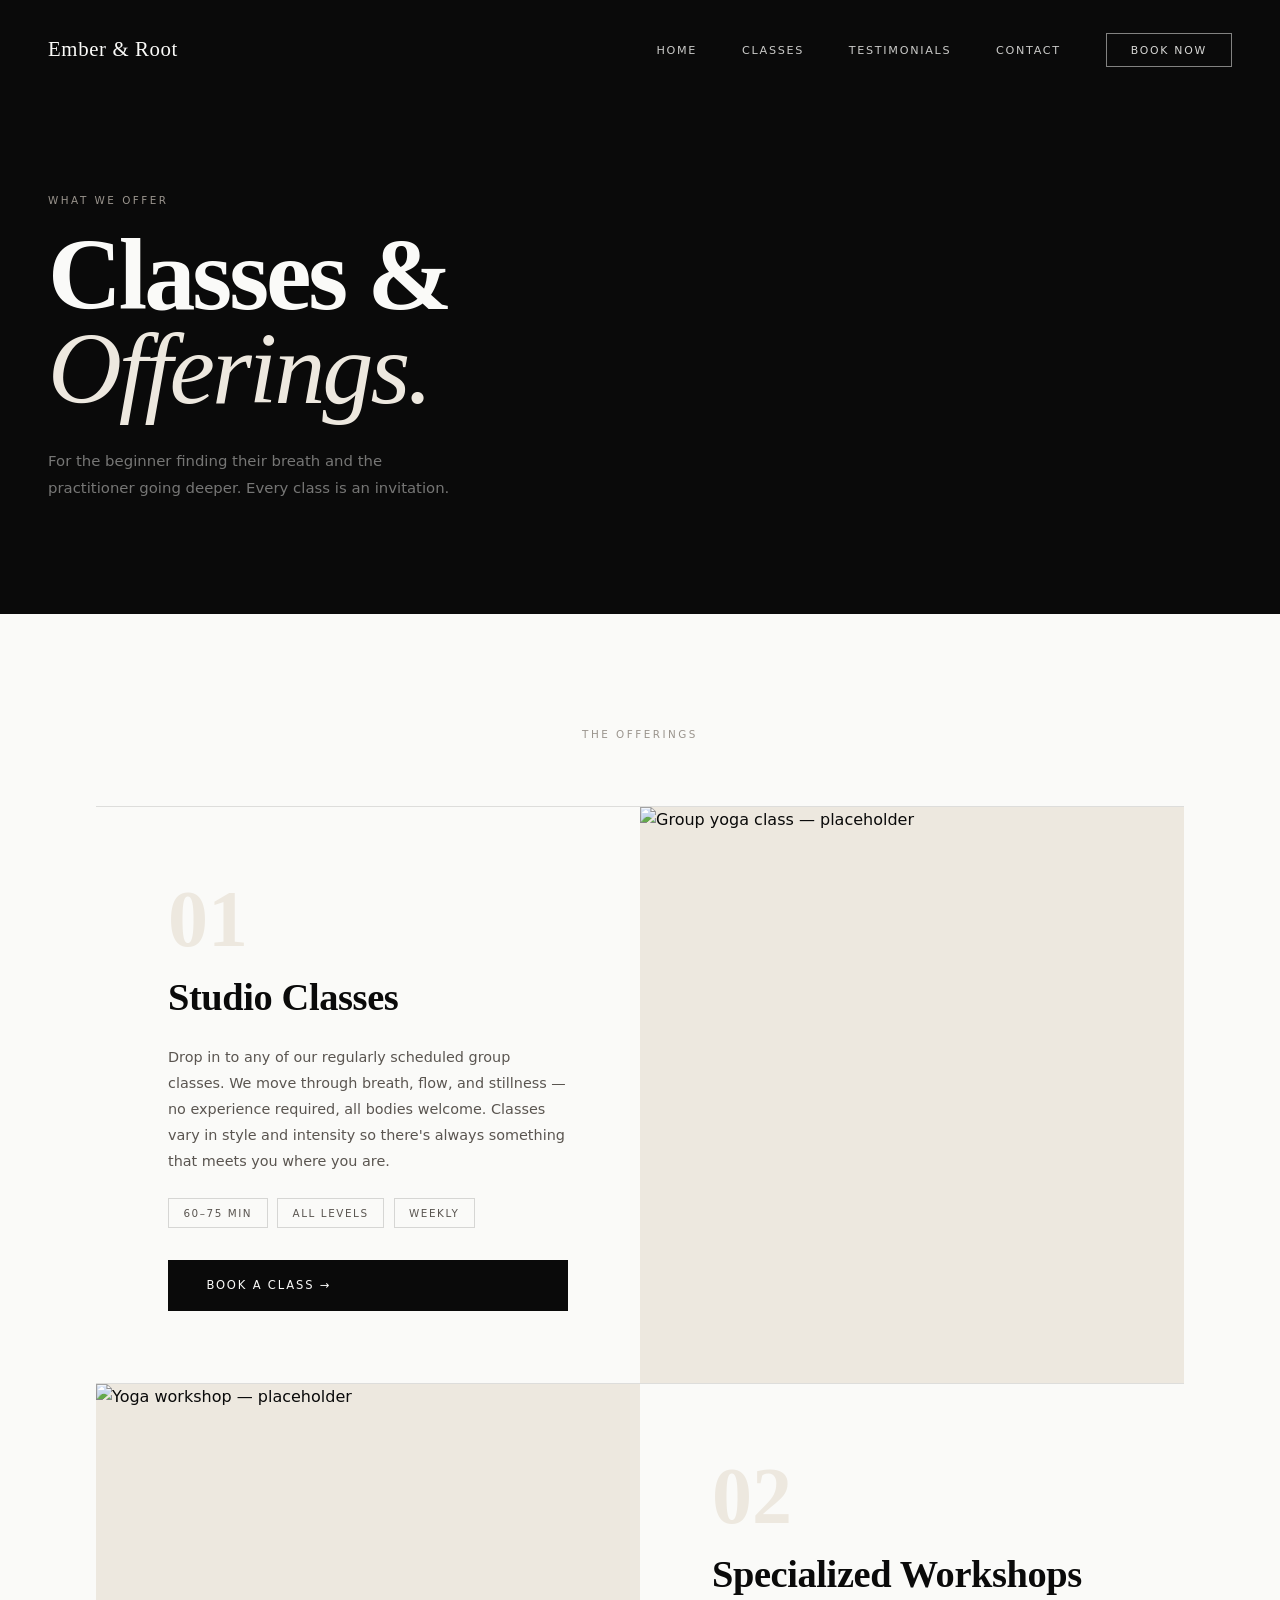
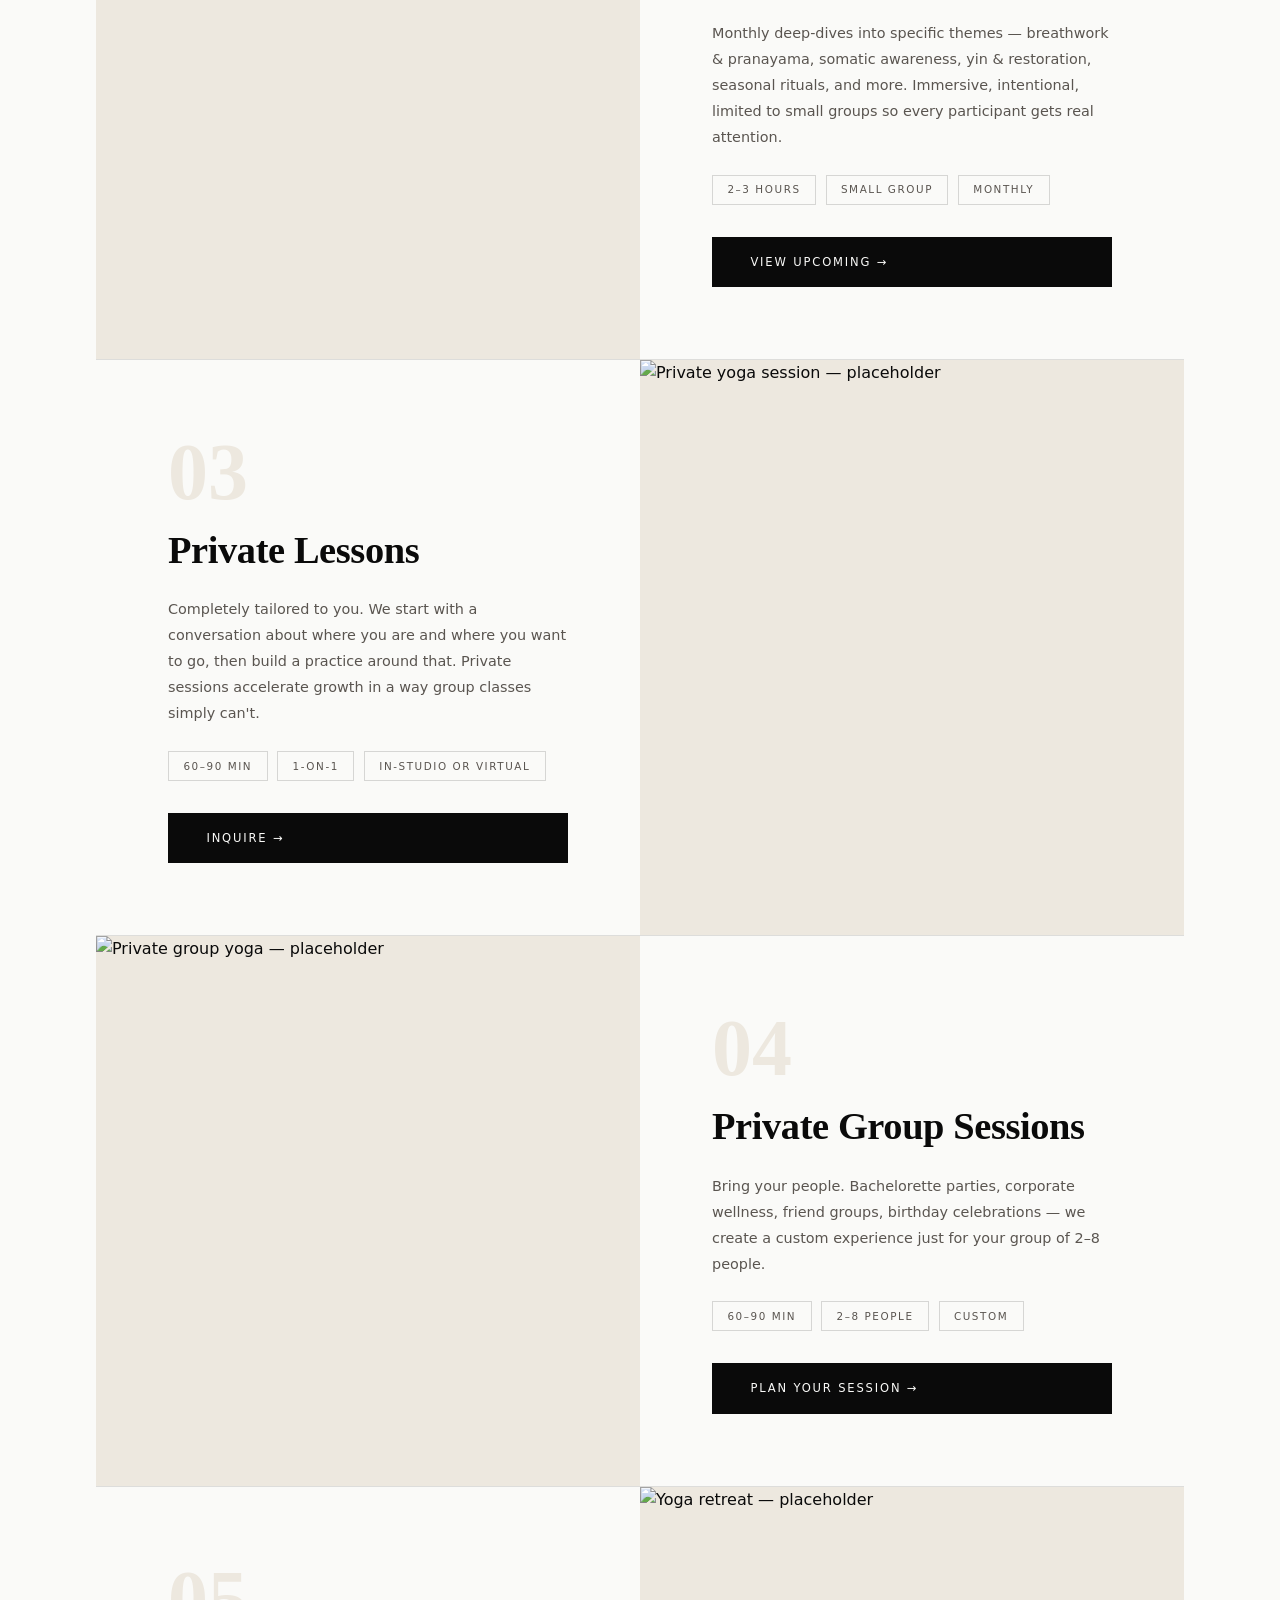
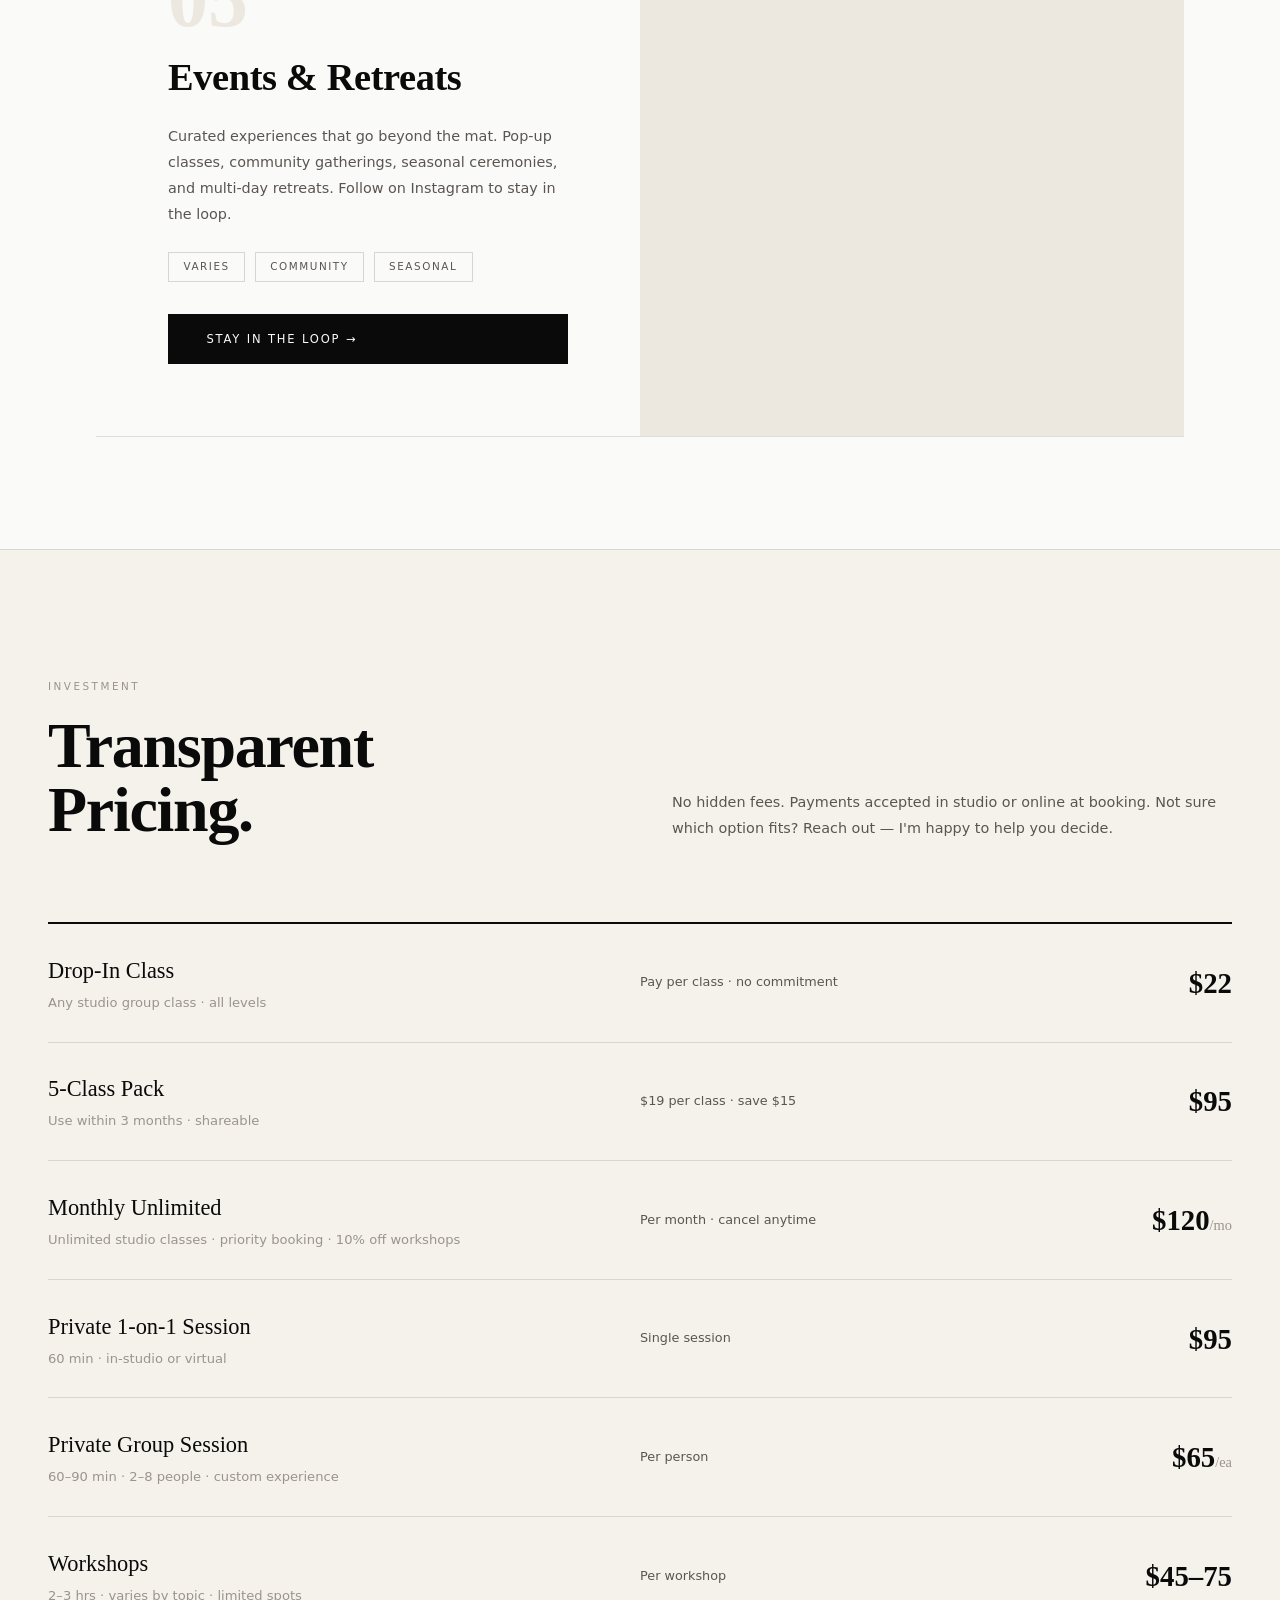
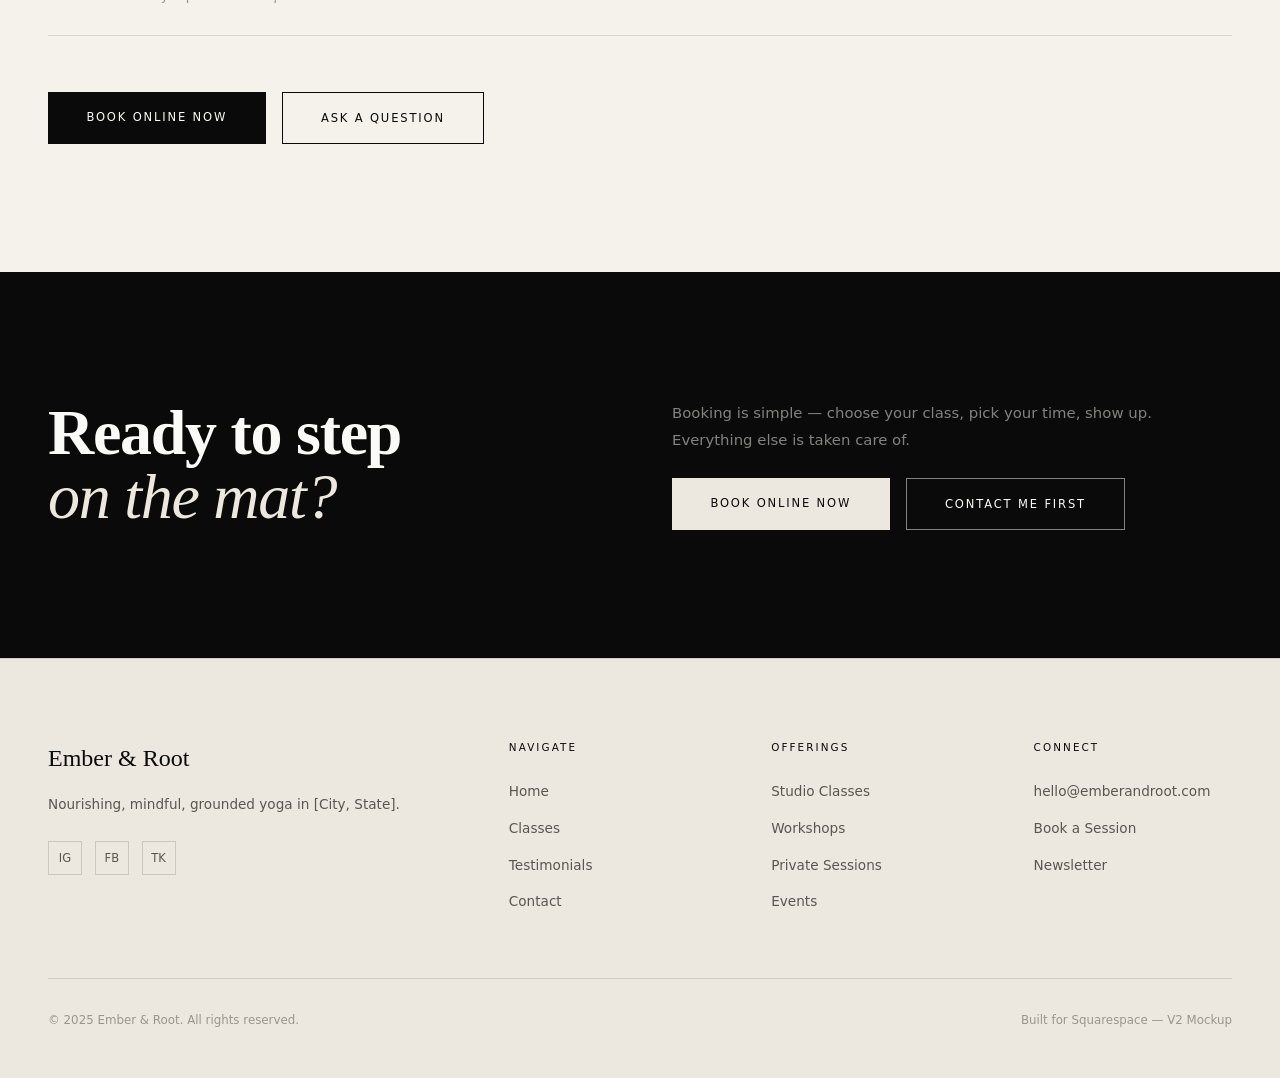
==== commit ae122006: "Restructure V2: move design files to root Moves the V2 (Black/Beige + Ultra-Minimal) design out of t" ====
--- a/classes.html
+++ b/classes.html
@@ -17,7 +17,7 @@
       <li><a href="classes.html">Classes</a></li>
       <li><a href="testimonials.html">Testimonials</a></li>
       <li><a href="contact.html">Contact</a></li>
-      <li><a href="#book" class="nav-book">Book Now</a></li>
+      <li><a href="#pricing" class="nav-book-btn">Book Now</a></li>
     </ul>
     <button class="nav-toggle" aria-controls="nav-links" aria-expanded="false" aria-label="Toggle menu">
       <span></span><span></span><span></span>
@@ -31,271 +31,264 @@
          Squarespace: Banner Block (top of Classes page)
          ═══════════════════════════════════════════════════════ -->
     <header class="page-hero">
-      <span class="section-label">What We Offer</span>
-      <h1>Classes &amp; Offerings</h1>
-      <p>
-        For the beginner finding their breath and the seasoned practitioner
-        going deeper. Every offering is an invitation.
-      </p>
+      <div class="page-hero-inner">
+        <span class="eyebrow" style="color: var(--warm-gray);">What We Offer</span>
+        <h1>Classes &amp;<br><em>Offerings.</em></h1>
+        <p>
+          For the beginner finding their breath and the practitioner going
+          deeper. Every class is an invitation.
+        </p>
+      </div>
     </header>
 
     <!-- ═══════════════════════════════════════════════════════
-         OFFERINGS — alternating image + text layout
-         Squarespace: Each offering = a Row Section with
-         Image Block (50%) + Text Block (50%)
+         OFFERINGS — Alternating large image + text blocks
+         Squarespace: Each = a Row Section (50/50 split)
          ═══════════════════════════════════════════════════════ -->
-    <section class="offerings" aria-labelledby="offerings-heading">
-
-      <div class="offerings-intro">
-        <span class="section-label">The Offerings</span>
-        <h2 id="offerings-heading">Find Your Practice</h2>
+    <section class="offerings-full" aria-labelledby="offerings-heading">
+      <div class="container">
+        <span class="eyebrow" style="text-align:center; display:block; margin-bottom: 4rem;">The Offerings</span>
+
+        <!-- 01 -->
+        <div class="offering-block">
+          <div class="offering-image">
+            <!-- REPLACE: studio class photo -->
+            <img
+              src="https://images.unsplash.com/photo-1506629082955-511b1aa562c8?w=900&q=80"
+              alt="Group yoga class — placeholder"
+              loading="lazy"
+            />
+          </div>
+          <div class="offering-content">
+            <span class="offering-num">01</span>
+            <h3>Studio Classes</h3>
+            <p>
+              Drop in to any of our regularly scheduled group classes.
+              We move through breath, flow, and stillness — no experience
+              required, all bodies welcome. Classes vary in style and
+              intensity so there's always something that meets you
+              where you are.
+            </p>
+            <div class="offering-tags">
+              <span class="offering-tag">60–75 min</span>
+              <span class="offering-tag">All Levels</span>
+              <span class="offering-tag">Weekly</span>
+            </div>
+            <!-- REPLACE: booking link -->
+            <a href="#pricing" class="btn btn-dark">Book a Class →</a>
+          </div>
+        </div>
+
+        <!-- 02 -->
+        <div class="offering-block">
+          <div class="offering-image">
+            <!-- REPLACE: workshop photo -->
+            <img
+              src="https://images.unsplash.com/photo-1593810451137-5dc55105dace?w=900&q=80"
+              alt="Yoga workshop — placeholder"
+              loading="lazy"
+            />
+          </div>
+          <div class="offering-content">
+            <span class="offering-num">02</span>
+            <h3>Specialized Workshops</h3>
+            <p>
+              Monthly deep-dives into specific themes — breathwork &amp;
+              pranayama, somatic awareness, yin &amp; restoration, seasonal
+              rituals, and more. Immersive, intentional, limited to small
+              groups so every participant gets real attention.
+            </p>
+            <div class="offering-tags">
+              <span class="offering-tag">2–3 Hours</span>
+              <span class="offering-tag">Small Group</span>
+              <span class="offering-tag">Monthly</span>
+            </div>
+            <a href="#pricing" class="btn btn-dark">View Upcoming →</a>
+          </div>
+        </div>
+
+        <!-- 03 -->
+        <div class="offering-block">
+          <div class="offering-image">
+            <!-- REPLACE: private session photo -->
+            <img
+              src="https://images.unsplash.com/photo-1588286840104-8957b019727f?w=900&q=80"
+              alt="Private yoga session — placeholder"
+              loading="lazy"
+            />
+          </div>
+          <div class="offering-content">
+            <span class="offering-num">03</span>
+            <h3>Private Lessons</h3>
+            <p>
+              Completely tailored to you. We start with a conversation
+              about where you are and where you want to go, then build
+              a practice around that. Private sessions accelerate growth
+              in a way group classes simply can't.
+            </p>
+            <div class="offering-tags">
+              <span class="offering-tag">60–90 min</span>
+              <span class="offering-tag">1-on-1</span>
+              <span class="offering-tag">In-Studio or Virtual</span>
+            </div>
+            <a href="contact.html" class="btn btn-dark">Inquire →</a>
+          </div>
+        </div>
+
+        <!-- 04 -->
+        <div class="offering-block">
+          <div class="offering-image">
+            <!-- REPLACE: group session photo -->
+            <img
+              src="https://images.unsplash.com/photo-1518611012118-696072aa579a?w=900&q=80"
+              alt="Private group yoga — placeholder"
+              loading="lazy"
+            />
+          </div>
+          <div class="offering-content">
+            <span class="offering-num">04</span>
+            <h3>Private Group Sessions</h3>
+            <p>
+              Bring your people. Bachelorette parties, corporate wellness,
+              friend groups, birthday celebrations — we create a custom
+              experience just for your group of 2–8 people.
+            </p>
+            <div class="offering-tags">
+              <span class="offering-tag">60–90 min</span>
+              <span class="offering-tag">2–8 People</span>
+              <span class="offering-tag">Custom</span>
+            </div>
+            <a href="contact.html" class="btn btn-dark">Plan Your Session →</a>
+          </div>
+        </div>
+
+        <!-- 05 -->
+        <div class="offering-block">
+          <div class="offering-image">
+            <!-- REPLACE: event/retreat photo -->
+            <img
+              src="https://images.unsplash.com/photo-1602192509154-0b900ee1f851?w=900&q=80"
+              alt="Yoga retreat — placeholder"
+              loading="lazy"
+            />
+          </div>
+          <div class="offering-content">
+            <span class="offering-num">05</span>
+            <h3>Events &amp; Retreats</h3>
+            <p>
+              Curated experiences that go beyond the mat. Pop-up classes,
+              community gatherings, seasonal ceremonies, and multi-day
+              retreats. Follow on Instagram to stay in the loop.
+            </p>
+            <div class="offering-tags">
+              <span class="offering-tag">Varies</span>
+              <span class="offering-tag">Community</span>
+              <span class="offering-tag">Seasonal</span>
+            </div>
+            <a href="contact.html" class="btn btn-dark">Stay in the Loop →</a>
+          </div>
+        </div>
+
+      </div>
+    </section>
+
+    <!-- ═══════════════════════════════════════════════════════
+         PRICING — Clean table layout
+         Squarespace: Table Block  OR  stacked price rows
+         ═══════════════════════════════════════════════════════ -->
+    <section class="pricing-section" id="pricing" aria-labelledby="pricing-heading">
+
+      <div class="pricing-header">
+        <div>
+          <span class="eyebrow">Investment</span>
+          <h2 id="pricing-heading">Transparent<br>Pricing.</h2>
+        </div>
         <p>
-          We don't chase a body type — we chase awareness and presence,
-          on and off the mat. Whatever path brings you here, there's space for you.
+          No hidden fees. Payments accepted in studio or online at booking.
+          Not sure which option fits? Reach out — I'm happy to help you decide.
         </p>
       </div>
 
-      <!-- 01 Studio Classes -->
-      <div class="offering-item">
-        <!-- REPLACE: swap with a real class photo -->
-        <img
-          class="offering-img"
-          src="https://images.unsplash.com/photo-1506629082955-511b1aa562c8?w=900&q=80"
-          alt="Group yoga class in a studio — placeholder"
-          loading="lazy"
-        />
-        <div class="offering-text">
-          <span class="offering-number">01</span>
-          <h3>Studio Classes</h3>
-          <p>
-            Drop into any of our regularly scheduled group classes. We move
-            through breath, flow, and stillness together — no experience required,
-            all bodies welcome. Classes vary in style and intensity so there's
-            always something that meets you where you are.
-          </p>
-          <div class="offering-meta">
-            <span>60–75 min</span>
-            <span>All Levels</span>
-            <span>Weekly Schedule</span>
-          </div>
-          <!-- REPLACE: link to Squarespace Scheduling / Acuity / Mindbody -->
-          <a href="#book" class="btn btn-primary">Book a Class</a>
-        </div>
-      </div>
-
-      <!-- 02 Specialized Workshops -->
-      <div class="offering-item">
-        <!-- REPLACE: workshop/event photo -->
-        <img
-          class="offering-img"
-          src="https://images.unsplash.com/photo-1593810451137-5dc55105dace?w=900&q=80"
-          alt="Yoga workshop setting — placeholder"
-          loading="lazy"
-        />
-        <div class="offering-text">
-          <span class="offering-number">02</span>
-          <h3>Specialized Workshops</h3>
-          <p>
-            Monthly deep-dives into specific themes — breathwork &amp; pranayama,
-            somatic awareness, yin &amp; restoration, seasonal rituals, and more.
-            Workshops are immersive, intentional, and limited to small groups
-            so every participant gets real attention.
-          </p>
-          <div class="offering-meta">
-            <span>2–3 Hours</span>
-            <span>Small Group</span>
-            <span>Monthly</span>
-          </div>
-          <a href="#book" class="btn btn-primary">View Upcoming Workshops</a>
-        </div>
-      </div>
-
-      <!-- 03 Private Lessons -->
-      <div class="offering-item">
-        <!-- REPLACE: one-on-one session photo -->
-        <img
-          class="offering-img"
-          src="https://images.unsplash.com/photo-1588286840104-8957b019727f?w=900&q=80"
-          alt="Private yoga instruction — placeholder"
-          loading="lazy"
-        />
-        <div class="offering-text">
-          <span class="offering-number">03</span>
-          <h3>Private Lessons</h3>
-          <p>
-            Completely tailored to you. We start with a conversation about
-            where you are and where you want to go, then build a practice
-            around that. Private sessions accelerate growth in a way group
-            classes can't — you move at your own pace with undivided attention.
-          </p>
-          <div class="offering-meta">
-            <span>60–90 min</span>
-            <span>1-on-1</span>
-            <span>In-Studio or Virtual</span>
-          </div>
-          <a href="contact.html" class="btn btn-primary">Inquire About Private Sessions</a>
-        </div>
-      </div>
-
-      <!-- 04 Private Group Sessions -->
-      <div class="offering-item">
-        <!-- REPLACE: group session photo -->
-        <img
-          class="offering-img"
-          src="https://images.unsplash.com/photo-1518611012118-696072aa579a?w=900&q=80"
-          alt="Group yoga session — placeholder"
-          loading="lazy"
-        />
-        <div class="offering-text">
-          <span class="offering-number">04</span>
-          <h3>Private Group Sessions</h3>
-          <p>
-            Bring your people. Perfect for bachelorette parties, friend groups,
-            corporate wellness days, birthday celebrations, or any occasion that
-            deserves something meaningful. We'll create a custom experience just
-            for your group of 2–8 people.
-          </p>
-          <div class="offering-meta">
-            <span>60–90 min</span>
-            <span>2–8 People</span>
-            <span>Custom Experience</span>
-          </div>
-          <a href="contact.html" class="btn btn-primary">Plan Your Group Session</a>
-        </div>
-      </div>
-
-      <!-- 05 Events & Retreats -->
-      <div class="offering-item">
-        <!-- REPLACE: event/retreat photo -->
-        <img
-          class="offering-img"
-          src="https://images.unsplash.com/photo-1602192509154-0b900ee1f851?w=900&q=80"
-          alt="Yoga retreat event outdoors — placeholder"
-          loading="lazy"
-        />
-        <div class="offering-text">
-          <span class="offering-number">05</span>
-          <h3>Events &amp; Retreats</h3>
-          <p>
-            Curated experiences that go beyond the mat. Pop-up classes in
-            unexpected spaces, community wellness gatherings, seasonal
-            ceremonies, and multi-day retreats. Follow along on Instagram
-            to stay in the loop on what's coming next.
-          </p>
-          <div class="offering-meta">
-            <span>Varies</span>
-            <span>Community</span>
-            <span>Seasonal</span>
-          </div>
-          <a href="contact.html" class="btn btn-primary">Stay in the Loop</a>
-        </div>
+      <div class="pricing-table">
+
+        <div class="price-row">
+          <div>
+            <span class="price-row-name">Drop-In Class</span>
+            <span class="price-row-detail">Any studio group class · all levels</span>
+          </div>
+          <span class="price-row-meta">Pay per class · no commitment</span>
+          <span class="price-row-amount">$22</span>
+        </div>
+
+        <div class="price-row">
+          <div>
+            <span class="price-row-name">5-Class Pack</span>
+            <span class="price-row-detail">Use within 3 months · shareable</span>
+          </div>
+          <span class="price-row-meta">$19 per class · save $15</span>
+          <span class="price-row-amount">$95</span>
+        </div>
+
+        <div class="price-row">
+          <div>
+            <span class="price-row-name">Monthly Unlimited</span>
+            <span class="price-row-detail">Unlimited studio classes · priority booking · 10% off workshops</span>
+          </div>
+          <span class="price-row-meta">Per month · cancel anytime</span>
+          <span class="price-row-amount">$120<span>/mo</span></span>
+        </div>
+
+        <div class="price-row">
+          <div>
+            <span class="price-row-name">Private 1-on-1 Session</span>
+            <span class="price-row-detail">60 min · in-studio or virtual</span>
+          </div>
+          <span class="price-row-meta">Single session</span>
+          <span class="price-row-amount">$95</span>
+        </div>
+
+        <div class="price-row">
+          <div>
+            <span class="price-row-name">Private Group Session</span>
+            <span class="price-row-detail">60–90 min · 2–8 people · custom experience</span>
+          </div>
+          <span class="price-row-meta">Per person</span>
+          <span class="price-row-amount">$65<span>/ea</span></span>
+        </div>
+
+        <div class="price-row">
+          <div>
+            <span class="price-row-name">Workshops</span>
+            <span class="price-row-detail">2–3 hrs · varies by topic · limited spots</span>
+          </div>
+          <span class="price-row-meta">Per workshop</span>
+          <span class="price-row-amount">$45–75</span>
+        </div>
+
+      </div>
+
+      <div style="margin-top: 3.5rem; display: flex; gap: 1rem; flex-wrap: wrap;">
+        <!-- REPLACE: update booking link -->
+        <a href="#" class="btn btn-dark">Book Online Now</a>
+        <a href="contact.html" class="btn btn-ghost">Ask a Question</a>
       </div>
 
     </section>
 
-    <!-- ═══════════════════════════════════════════════════════
-         PRICING
-         Squarespace: Pricing Table Block  OR  3-column layout
-         with Markdown Blocks
-         ═══════════════════════════════════════════════════════ -->
-    <section class="pricing" id="pricing" aria-labelledby="pricing-heading">
-      <div class="container">
-        <span class="section-label" style="color: var(--g300); text-align: center; display: block;">Investment</span>
-        <h2 id="pricing-heading">Transparent Pricing</h2>
-        <p>Payments accepted in studio, online, or via link at booking. No hidden fees.</p>
-
-        <div class="pricing-grid">
-
-          <div class="price-card">
-            <h3>Drop-In</h3>
-            <div class="price-amount"><sup>$</sup>22</div>
-            <p class="price-period">per class</p>
-            <ul class="price-features">
-              <li>Any studio class</li>
-              <li>All levels welcome</li>
-              <li>Mat available to rent</li>
-              <li>No commitment required</li>
-            </ul>
-            <!-- REPLACE: update booking link -->
-            <a href="#" class="btn btn-outline-light">Book Drop-In</a>
-          </div>
-
-          <div class="price-card featured">
-            <h3>Monthly Unlimited</h3>
-            <div class="price-amount"><sup>$</sup>120</div>
-            <p class="price-period">per month</p>
-            <ul class="price-features">
-              <li>Unlimited studio classes</li>
-              <li>Priority booking</li>
-              <li>10% off workshops</li>
-              <li>Cancel anytime</li>
-            </ul>
-            <a href="#" class="btn btn-light">Get Monthly Access</a>
-          </div>
-
-          <div class="price-card">
-            <h3>Class Pack</h3>
-            <div class="price-amount"><sup>$</sup>95</div>
-            <p class="price-period">5 classes</p>
-            <ul class="price-features">
-              <li>5 studio classes ($19/ea)</li>
-              <li>Valid for 3 months</li>
-              <li>Shareable with a friend</li>
-              <li>No expiry rush</li>
-            </ul>
-            <a href="#" class="btn btn-outline-light">Buy a Pack</a>
-          </div>
-
-        </div>
-
-        <!-- Private / Workshop pricing note -->
-        <div style="margin-top: 4rem; display: grid; grid-template-columns: 1fr 1fr 1fr; gap: 1.5rem; text-align: center;">
-
-          <div style="padding: 2rem; border: 1px solid rgba(253,251,247,0.09);">
-            <p style="font-family: var(--serif); font-size: 1.4rem; color: var(--cr100); margin-bottom: 0.4rem;">Private 1-on-1</p>
-            <p style="font-family: var(--serif); font-size: 2.5rem; color: var(--cr100); font-weight: 300;"><sup style="font-size:1rem">$</sup>95<span style="font-size:0.9rem; color: rgba(253,251,247,0.4);">/session</span></p>
-            <p style="font-size: 0.82rem; color: rgba(253,251,247,0.45); margin-top: 0.5rem;">60 min · In-studio or virtual</p>
-          </div>
-
-          <div style="padding: 2rem; border: 1px solid rgba(253,251,247,0.09);">
-            <p style="font-family: var(--serif); font-size: 1.4rem; color: var(--cr100); margin-bottom: 0.4rem;">Private Group</p>
-            <p style="font-family: var(--serif); font-size: 2.5rem; color: var(--cr100); font-weight: 300;"><sup style="font-size:1rem">$</sup>65<span style="font-size:0.9rem; color: rgba(253,251,247,0.4);">/person</span></p>
-            <p style="font-size: 0.82rem; color: rgba(253,251,247,0.45); margin-top: 0.5rem;">2–8 people · Custom session</p>
-          </div>
-
-          <div style="padding: 2rem; border: 1px solid rgba(253,251,247,0.09);">
-            <p style="font-family: var(--serif); font-size: 1.4rem; color: var(--cr100); margin-bottom: 0.4rem;">Workshops</p>
-            <p style="font-family: var(--serif); font-size: 2.5rem; color: var(--cr100); font-weight: 300;"><sup style="font-size:1rem">$</sup>45<span style="font-size:0.9rem; color: rgba(253,251,247,0.4);">–75</span></p>
-            <p style="font-size: 0.82rem; color: rgba(253,251,247,0.45); margin-top: 0.5rem;">Varies by workshop · Limited spots</p>
-          </div>
-
-        </div>
-
-        <div style="text-align: center; margin-top: 3.5rem;">
-          <p style="font-size: 0.85rem; color: rgba(253,251,247,0.4); margin-bottom: 2rem;">
-            Not sure which option is right for you? Reach out — I'm happy to help.
-          </p>
-          <a href="contact.html" class="btn btn-outline-light">Ask a Question</a>
-        </div>
-
-      </div>
-    </section>
-
-    <!-- ═══════════════════════════════════════════════════════
-         BOOKING CTA
-         Squarespace: Button Block + Text Block
-         ═══════════════════════════════════════════════════════ -->
-    <section class="cta-band" id="book" aria-label="Booking call to action">
-      <span class="section-label">Book Your Spot</span>
-      <h2>Ready to step<br><em>on the mat?</em></h2>
-      <p>
-        Booking is simple — choose your class, pick your time, and show up.
-        Everything else is taken care of.
-      </p>
-      <div class="cta-band-btns">
-        <!-- REPLACE: link to your Acuity / Mindbody / Calendly scheduler -->
-        <a href="#" class="btn btn-primary">Book Online Now</a>
-        <a href="contact.html" class="btn btn-outline">Contact Me First</a>
+    <!-- CTA Band -->
+    <section class="cta-band" id="book" aria-label="Booking CTA">
+      <div class="cta-band-left">
+        <h2>Ready to step<br><em>on the mat?</em></h2>
+      </div>
+      <div class="cta-band-right">
+        <p>
+          Booking is simple — choose your class, pick your time, show up.
+          Everything else is taken care of.
+        </p>
+        <div class="cta-btns">
+          <a href="#" class="btn btn-beige">Book Online Now</a>
+          <a href="contact.html" class="btn btn-ghost-lt">Contact Me First</a>
+        </div>
       </div>
     </section>
 
@@ -303,9 +296,9 @@
 
   <!-- FOOTER -->
   <footer>
-    <div class="footer-inner">
+    <div class="footer-top">
       <div class="footer-brand">
-        <a class="footer-logo-text" href="index.html">Ember &amp; Root</a>
+        <a class="footer-logo-type" href="index.html">Ember &amp; Root</a>
         <p>Nourishing, mindful, grounded yoga in [City, State].</p>
         <div class="footer-social">
           <a href="#" aria-label="Instagram">IG</a>
@@ -342,7 +335,7 @@
     </div>
     <div class="footer-bottom">
       <span>© 2025 Ember &amp; Root. All rights reserved.</span>
-      <span>Built for Squarespace — V1 Mockup</span>
+      <span>Built for Squarespace — V2 Mockup</span>
     </div>
   </footer>
 
--- a/css/styles.css
+++ b/css/styles.css
@@ -1,141 +1,145 @@
 /* ============================================================
-   EMBER & ROOT — VERSION 1
-   Palette  : Forest Green + Warm Cream
-   Style    : Editorial / Magazine
-   Squarespace template match: Brine, Forte, or Pacific
+   EMBER & ROOT — VERSION 2
+   Palette  : Black / Beige / White
+   Style    : Ultra-Minimal, Bold Typography
+   Squarespace template match: Avenue, Clay, or Skye
    ============================================================ */
 
-@import url('https://fonts.googleapis.com/css2?family=Cormorant+Garamond:ital,wght@0,300;0,400;0,500;0,600;1,300;1,400;1,500&family=Jost:wght@300;400;500&display=swap');
+@import url('https://fonts.googleapis.com/css2?family=Playfair+Display:ital,wght@0,400;0,700;0,900;1,400;1,700&family=DM+Sans:wght@300;400;500&display=swap');
 
 *, *::before, *::after { box-sizing: border-box; margin: 0; padding: 0; }
 
 :root {
-  /* Greens */
-  --g900: #141E15;
-  --g800: #1E2B1F;
-  --g700: #2D3E2E;
-  --g500: #4A6B4C;
-  --g300: #8BAF8D;
-  --g100: #C5D9C6;
-
-  /* Creams */
-  --cr100: #FDFBF7;
-  --cr200: #F4EFE3;
-  --cr300: #E6DDD0;
-
-  /* Text */
-  --text:     #1C2119;
-  --text-mid: #4A524A;
-  --text-lt:  #8A948A;
+  /* Core palette */
+  --ink:       #0A0A0A;
+  --charcoal:  #1A1A1A;
+  --mid:       #5A5550;
+  --warm-gray: #9A948D;
+  --beige:     #EDE8DF;
+  --beige-lt:  #F5F2EC;
+  --white:     #FAFAF8;
 
   /* Type */
-  --serif: 'Cormorant Garamond', Georgia, serif;
-  --sans:  'Jost', system-ui, sans-serif;
+  --serif: 'Playfair Display', Georgia, serif;
+  --sans:  'DM Sans', system-ui, sans-serif;
 
   /* Layout */
-  --max: 1160px;
+  --max: 1200px;
+  --rule: 1px solid rgba(10,10,10,0.12);
 }
 
 html { scroll-behavior: smooth; }
-body { font-family: var(--sans); color: var(--text); background: var(--cr100); line-height: 1.65; -webkit-font-smoothing: antialiased; }
+body { font-family: var(--sans); color: var(--ink); background: var(--white); line-height: 1.6; -webkit-font-smoothing: antialiased; }
 img  { display: block; max-width: 100%; }
 a    { color: inherit; }
 
 /* ── Utilities ─────────────────────────────────────────── */
-.container { max-width: var(--max); margin: 0 auto; padding: 0 2rem; }
-
-.section-label {
+.container { max-width: var(--max); margin: 0 auto; padding: 0 3rem; }
+
+.eyebrow {
   font-family: var(--sans);
-  font-size: 0.68rem;
+  font-size: 0.65rem;
   font-weight: 500;
-  letter-spacing: 0.22em;
-  text-transform: uppercase;
-  color: var(--g500);
+  letter-spacing: 0.24em;
+  text-transform: uppercase;
+  color: var(--warm-gray);
   display: block;
-  margin-bottom: 1rem;
-}
+  margin-bottom: 1.2rem;
+}
+
+.rule { border: none; border-top: var(--rule); }
 
 .btn {
   display: inline-block;
-  padding: 0.9rem 2.2rem;
+  padding: 1rem 2.4rem;
   font-family: var(--sans);
-  font-size: 0.75rem;
+  font-size: 0.72rem;
   font-weight: 500;
-  letter-spacing: 0.14em;
+  letter-spacing: 0.16em;
   text-transform: uppercase;
   text-decoration: none;
   cursor: pointer;
   border: none;
-  transition: all 0.3s ease;
-}
-.btn-primary { background: var(--g700); color: var(--cr100); }
-.btn-primary:hover { background: var(--g900); }
-.btn-light { background: var(--cr100); color: var(--g700); }
-.btn-light:hover { background: var(--cr300); }
-.btn-outline { background: transparent; color: var(--g700); border: 1.5px solid var(--g700); }
-.btn-outline:hover { background: var(--g700); color: var(--cr100); }
-.btn-outline-light { background: transparent; color: var(--cr100); border: 1.5px solid rgba(253,251,247,0.6); }
-.btn-outline-light:hover { background: rgba(253,251,247,0.1); }
+  transition: all 0.25s ease;
+}
+.btn-dark  { background: var(--ink); color: var(--white); }
+.btn-dark:hover { background: var(--charcoal); }
+.btn-ghost { background: transparent; color: var(--ink); border: 1px solid var(--ink); }
+.btn-ghost:hover { background: var(--ink); color: var(--white); }
+.btn-ghost-lt { background: transparent; color: var(--white); border: 1px solid rgba(250,250,248,0.5); }
+.btn-ghost-lt:hover { background: rgba(250,250,248,0.1); }
+.btn-beige { background: var(--beige); color: var(--ink); }
+.btn-beige:hover { background: var(--beige-lt); }
 
 /* ── Navigation ─────────────────────────────────────────
-   Squarespace: Header Block / Fixed Navigation
+   Squarespace: Header > Navigation (Overlay style)
    ─────────────────────────────────────────────────────── */
 .site-nav {
   position: fixed;
   top: 0; left: 0; right: 0;
   z-index: 200;
-  padding: 1.6rem 2.5rem;
+  padding: 2rem 3rem;
   display: flex;
   align-items: center;
   justify-content: space-between;
   transition: all 0.4s ease;
 }
 .site-nav.scrolled {
-  background: rgba(253,251,247,0.96);
-  backdrop-filter: blur(10px);
-  box-shadow: 0 1px 24px rgba(0,0,0,0.07);
-  padding: 1rem 2.5rem;
-}
-
+  background: rgba(250,250,248,0.97);
+  backdrop-filter: blur(12px);
+  border-bottom: var(--rule);
+  padding: 1.2rem 3rem;
+}
 .nav-logo {
   font-family: var(--serif);
-  font-size: 1.45rem;
-  font-weight: 400;
-  letter-spacing: 0.05em;
-  color: var(--cr100);
+  font-size: 1.3rem;
+  font-weight: 400;
+  color: var(--white);
   text-decoration: none;
+  letter-spacing: 0.03em;
   transition: color 0.4s;
 }
-.site-nav.scrolled .nav-logo { color: var(--g800); }
-
-.nav-links {
-  display: flex;
-  align-items: center;
-  gap: 2.4rem;
-  list-style: none;
-}
+.site-nav.scrolled .nav-logo { color: var(--ink); }
+
+.nav-links { display: flex; align-items: center; gap: 2.8rem; list-style: none; }
 .nav-links a {
   font-family: var(--sans);
-  font-size: 0.74rem;
-  font-weight: 400;
-  letter-spacing: 0.13em;
+  font-size: 0.7rem;
+  font-weight: 400;
+  letter-spacing: 0.15em;
   text-transform: uppercase;
   text-decoration: none;
-  color: rgba(253,251,247,0.85);
+  color: rgba(250,250,248,0.8);
   transition: color 0.3s;
-}
-.site-nav.scrolled .nav-links a { color: var(--text-mid); }
-.nav-links a:hover { color: var(--g300); }
-.site-nav.scrolled .nav-links a:hover { color: var(--g700); }
-
-.nav-book {
-  padding: 0.55rem 1.5rem !important;
-  border: 1.5px solid rgba(253,251,247,0.55) !important;
-  color: rgba(253,251,247,0.9) !important;
-}
-.site-nav.scrolled .nav-book { border-color: var(--g700) !important; color: var(--g700) !important; }
-.nav-book:hover { background: rgba(255,255,255,0.12) !important; }
-.site-nav.scrolled .nav-book:hover { background: var(--g700) !important; color: var(--cr100) !important; }
+  position: relative;
+}
+.nav-links a::after {
+  content: '';
+  position: absolute;
+  bottom: -3px; left: 0; right: 0;
+  height: 1px;
+  background: currentColor;
+  transform: scaleX(0);
+  transform-origin: left;
+  transition: transform 0.3s;
+}
+.nav-links a:hover::after { transform: scaleX(1); }
+.site-nav.scrolled .nav-links a { color: var(--mid); }
+.nav-links a:hover { color: var(--white); }
+.site-nav.scrolled .nav-links a:hover { color: var(--ink); }
+
+.nav-book-btn {
+  font-size: 0.68rem !important;
+  letter-spacing: 0.16em !important;
+  padding: 0.6rem 1.5rem;
+  border: 1px solid rgba(250,250,248,0.5);
+  color: rgba(250,250,248,0.85) !important;
+  transition: all 0.25s !important;
+}
+.nav-book-btn::after { display: none !important; }
+.site-nav.scrolled .nav-book-btn { border-color: var(--ink); color: var(--ink) !important; }
+.nav-book-btn:hover { background: rgba(250,250,248,0.1) !important; }
+.site-nav.scrolled .nav-book-btn:hover { background: var(--ink) !important; color: var(--white) !important; }
 
 .nav-toggle {
   display: none;
@@ -146,692 +150,729 @@
   gap: 5px;
   padding: 4px;
 }
-.nav-toggle span {
-  display: block; width: 24px; height: 1.5px;
-  background: var(--cr100);
-  transition: all 0.3s;
-}
-.site-nav.scrolled .nav-toggle span { background: var(--g700); }
-
-/* ── Hero ────────────────────────────────────────────────
-   Squarespace: Banner Block (full-bleed, overlay text)
+.nav-toggle span { display: block; width: 22px; height: 1px; background: var(--white); transition: all 0.3s; }
+.site-nav.scrolled .nav-toggle span { background: var(--ink); }
+
+/* ── Hero — Split Layout ──────────────────────────────────
+   Squarespace: Banner Block (full bleed) with
+   text overlay positioned left
    ─────────────────────────────────────────────────────── */
 .hero {
-  height: 100vh;
-  min-height: 640px;
+  min-height: 100vh;
+  display: grid;
+  grid-template-columns: 1fr 1fr;
+  background: var(--ink);
+}
+.hero-text-col {
+  display: flex;
+  flex-direction: column;
+  justify-content: flex-end;
+  padding: 8rem 4rem 6rem 3rem;
   position: relative;
-  display: flex;
-  align-items: center;
-  justify-content: center;
+  z-index: 2;
+}
+.hero-text-col .eyebrow { color: var(--warm-gray); }
+.hero-h1 {
+  font-family: var(--serif);
+  font-size: clamp(4rem, 7vw, 7.5rem);
+  font-weight: 900;
+  color: var(--white);
+  line-height: 0.95;
+  letter-spacing: -0.02em;
+  margin-bottom: 2.5rem;
+}
+.hero-h1 em { font-style: italic; font-weight: 400; color: var(--beige); }
+.hero-sub {
+  font-size: 0.93rem;
+  font-weight: 300;
+  color: rgba(250,250,248,0.55);
+  max-width: 380px;
+  line-height: 1.8;
+  margin-bottom: 3rem;
+}
+.hero-ctas { display: flex; gap: 1rem; flex-wrap: wrap; }
+
+.hero-img-col {
+  position: relative;
+  overflow: hidden;
+}
+.hero-img-col img {
+  width: 100%;
+  height: 100%;
+  object-fit: cover;
+  object-position: center;
+  filter: grayscale(20%) contrast(1.05);
+}
+.hero-img-col::after {
+  content: '';
+  position: absolute;
+  inset: 0;
+  background: linear-gradient(to right, var(--ink) 0%, transparent 30%);
+}
+
+/* ── Stats Strip ─────────────────────────────────────────
+   Squarespace: Row of Markdown blocks with large numbers
+   ─────────────────────────────────────────────────────── */
+.stats {
+  background: var(--beige);
+  border-top: var(--rule);
+  border-bottom: var(--rule);
+  padding: 3.5rem 3rem;
+}
+.stats-inner {
+  max-width: var(--max);
+  margin: 0 auto;
+  display: grid;
+  grid-template-columns: repeat(4, 1fr);
+  gap: 2rem;
   text-align: center;
-  overflow: hidden;
-}
-.hero-bg {
-  position: absolute; inset: 0;
-  background-image: url('https://images.unsplash.com/photo-1545205597-3d9d02c29597?w=1800&q=80');
-  background-size: cover;
-  background-position: center 30%;
-}
-.hero-overlay {
-  position: absolute; inset: 0;
-  background: linear-gradient(to bottom, rgba(20,30,21,0.72) 0%, rgba(20,30,21,0.55) 60%, rgba(20,30,21,0.8) 100%);
-}
-.hero-content {
-  position: relative; z-index: 2;
-  max-width: 820px;
-  padding: 0 2rem;
-}
-.hero-eyebrow {
-  font-family: var(--sans);
+}
+.stat-num {
+  font-family: var(--serif);
+  font-size: clamp(2.5rem, 5vw, 4rem);
+  font-weight: 700;
+  color: var(--ink);
+  line-height: 1;
+  display: block;
+  margin-bottom: 0.4rem;
+}
+.stat-label {
   font-size: 0.7rem;
-  letter-spacing: 0.28em;
-  text-transform: uppercase;
-  color: var(--g300);
-  margin-bottom: 1.5rem;
-  display: block;
-}
-.hero h1 {
-  font-family: var(--serif);
-  font-size: clamp(3.2rem, 9vw, 7rem);
-  font-weight: 300;
-  color: var(--cr100);
-  line-height: 1.0;
-  margin-bottom: 1.8rem;
-}
-.hero h1 em { font-style: italic; color: var(--g300); }
-.hero-sub {
-  font-size: 0.95rem;
-  font-weight: 300;
-  color: rgba(253,251,247,0.72);
-  max-width: 420px;
-  margin: 0 auto 2.5rem;
-  line-height: 1.75;
-  letter-spacing: 0.02em;
-}
-.hero-ctas { display: flex; gap: 1rem; justify-content: center; flex-wrap: wrap; }
-.hero-scroll {
-  position: absolute;
-  bottom: 2.5rem; left: 50%;
-  transform: translateX(-50%);
-  display: flex; flex-direction: column; align-items: center; gap: 0.6rem;
-  color: rgba(253,251,247,0.4);
-  font-size: 0.62rem;
-  letter-spacing: 0.18em;
-  text-transform: uppercase;
-}
-.hero-scroll::after {
-  content: '';
-  display: block; width: 1px; height: 44px;
-  background: rgba(253,251,247,0.25);
-  animation: breathe 2.2s ease-in-out infinite;
-}
-@keyframes breathe {
-  0%, 100% { opacity: 0.25; transform: scaleY(1); }
-  50% { opacity: 0.7; transform: scaleY(0.6); }
-}
-
-/* ── Philosophy Strip ────────────────────────────────────
-   Squarespace: Markdown/Quote Block on dark background
-   ─────────────────────────────────────────────────────── */
-.manifesto {
-  background: var(--g800);
-  padding: 5.5rem 2rem;
-  text-align: center;
-}
-.manifesto blockquote {
-  font-family: var(--serif);
-  font-size: clamp(1.45rem, 3.2vw, 2.3rem);
-  font-weight: 300;
-  font-style: italic;
-  color: var(--cr200);
-  line-height: 1.65;
-  max-width: 800px;
-  margin: 0 auto 1.5rem;
-}
-.manifesto cite {
-  font-family: var(--sans);
-  font-size: 0.7rem;
-  letter-spacing: 0.2em;
-  text-transform: uppercase;
-  color: var(--g300);
-  font-style: normal;
-}
-
-/* ── Services ────────────────────────────────────────────
-   Squarespace: Portfolio / Summary Block (grid layout)
+  letter-spacing: 0.16em;
+  text-transform: uppercase;
+  color: var(--warm-gray);
+}
+
+/* ── Services — Accordion List ───────────────────────────
+   Squarespace: Accordion Block  OR  stacked text rows
+   Very different from V1's card grid
    ─────────────────────────────────────────────────────── */
 .services {
-  padding: 7rem 2rem;
-  background: var(--cr200);
+  padding: 8rem 3rem;
+  background: var(--white);
 }
 .services-header {
-  text-align: center;
-  max-width: var(--max);
-  margin: 0 auto 4rem;
+  max-width: var(--max);
+  margin: 0 auto 5rem;
+  display: grid;
+  grid-template-columns: 1fr 1fr;
+  gap: 4rem;
+  align-items: end;
 }
 .services-header h2 {
   font-family: var(--serif);
-  font-size: clamp(2rem, 5vw, 3.4rem);
-  font-weight: 400;
-  color: var(--g700);
-}
-.services-grid {
-  display: grid;
-  grid-template-columns: repeat(3, 1fr);
-  gap: 2px;
-  max-width: var(--max);
-  margin: 0 auto;
-  background: var(--cr300);
-  border: 2px solid var(--cr300);
-}
-.service-card {
-  background: var(--cr100);
-  padding: 3rem 2.5rem;
-  transition: background 0.35s ease, transform 0.3s ease;
+  font-size: clamp(2.5rem, 5vw, 4.5rem);
+  font-weight: 700;
+  color: var(--ink);
+  line-height: 1.0;
+  letter-spacing: -0.02em;
+}
+.services-header p { font-size: 0.93rem; color: var(--mid); line-height: 1.8; }
+
+.service-list { max-width: var(--max); margin: 0 auto; }
+.service-row {
+  display: grid;
+  grid-template-columns: 80px 1fr auto;
+  align-items: center;
+  padding: 2rem 0;
+  border-top: var(--rule);
+  cursor: pointer;
+  transition: background 0.2s;
+  gap: 2rem;
   position: relative;
 }
-.service-card::before {
+.service-row:last-child { border-bottom: var(--rule); }
+.service-row::before {
   content: '';
   position: absolute;
-  top: 0; left: 2.5rem; right: 2.5rem;
-  height: 2px;
-  background: var(--g300);
-  transform: scaleX(0);
-  transform-origin: left;
-  transition: transform 0.35s ease;
-}
-.service-card:hover::before { transform: scaleX(1); }
-.service-card:hover { background: var(--g900); }
-.service-card:hover .service-num,
-.service-card:hover h3,
-.service-card:hover p { color: var(--cr200); }
-.service-card:hover .service-num { color: var(--g300); }
-.service-num {
-  font-family: var(--serif);
-  font-size: 3rem;
-  font-weight: 300;
+  left: -3rem; right: -3rem; top: 0; bottom: 0;
+  background: var(--beige-lt);
+  opacity: 0;
+  transition: opacity 0.25s;
+}
+.service-row:hover::before { opacity: 1; }
+.service-row > * { position: relative; z-index: 1; }
+
+.service-row-num {
+  font-family: var(--serif);
+  font-size: 0.8rem;
+  font-weight: 400;
+  color: var(--warm-gray);
+  letter-spacing: 0.1em;
+}
+.service-row-main { display: flex; flex-direction: column; gap: 0.3rem; }
+.service-row h3 {
+  font-family: var(--serif);
+  font-size: clamp(1.4rem, 2.5vw, 2rem);
+  font-weight: 400;
+  color: var(--ink);
+  transition: color 0.2s;
+}
+.service-row:hover h3 { color: var(--charcoal); }
+.service-row p {
+  font-size: 0.85rem;
+  color: var(--warm-gray);
+  max-width: 560px;
+  line-height: 1.7;
+}
+.service-arrow {
+  font-size: 1.2rem;
+  color: var(--beige);
+  transition: all 0.3s;
+  border: 1px solid var(--rule);
+  width: 44px; height: 44px;
+  display: flex; align-items: center; justify-content: center;
+  flex-shrink: 0;
+}
+.service-row:hover .service-arrow { background: var(--ink); color: var(--white); border-color: var(--ink); transform: rotate(45deg); }
+
+.services-cta { max-width: var(--max); margin: 4rem auto 0; }
+
+/* ── About — Editorial ───────────────────────────────────
+   Squarespace: Full-width text section + Image
+   ─────────────────────────────────────────────────────── */
+.about { background: var(--ink); }
+.about-top {
+  padding: 8rem 3rem 0;
+  max-width: var(--max);
+  margin: 0 auto;
+}
+.about-pull {
+  font-family: var(--serif);
+  font-size: clamp(2rem, 4.5vw, 4rem);
+  font-weight: 400;
   font-style: italic;
-  color: var(--g100);
-  line-height: 1;
+  color: var(--white);
+  line-height: 1.25;
+  max-width: 900px;
+  margin-bottom: 4rem;
+  letter-spacing: -0.01em;
+}
+.about-pull strong { font-style: normal; font-weight: 700; }
+.about-grid {
+  display: grid;
+  grid-template-columns: 1fr 1fr;
+  gap: 6rem;
+  align-items: start;
+  padding: 0 3rem 8rem;
+  max-width: var(--max);
+  margin: 0 auto;
+}
+.about-body p {
+  font-size: 0.93rem;
+  color: rgba(250,250,248,0.55);
+  line-height: 1.85;
   margin-bottom: 1.2rem;
-  transition: color 0.35s;
-}
-.service-card h3 {
-  font-family: var(--serif);
-  font-size: 1.55rem;
-  font-weight: 400;
-  color: var(--g700);
-  margin-bottom: 0.8rem;
-  transition: color 0.35s;
-}
-.service-card p {
-  font-size: 0.88rem;
-  color: var(--text-mid);
-  line-height: 1.75;
-  transition: color 0.35s;
-}
-.services-footer {
-  text-align: center;
-  margin-top: 3.5rem;
-}
-
-/* ── About ───────────────────────────────────────────────
-   Squarespace: Image + Text side-by-side (2-col layout)
-   ─────────────────────────────────────────────────────── */
-.about {
-  padding: 7rem 2rem;
-  background: var(--cr100);
-}
-.about-inner {
-  display: grid;
-  grid-template-columns: 1fr 1fr;
-  gap: 7rem;
-  align-items: center;
-  max-width: var(--max);
-  margin: 0 auto;
-}
-.about-image { position: relative; }
-.about-img-main {
+}
+.about-body .eyebrow { color: var(--warm-gray); }
+.about-tags { display: flex; flex-wrap: wrap; gap: 0.5rem; margin: 2rem 0; }
+.about-tag {
+  font-size: 0.68rem;
+  letter-spacing: 0.16em;
+  text-transform: uppercase;
+  padding: 0.4rem 1rem;
+  border: 1px solid rgba(250,250,248,0.18);
+  color: rgba(250,250,248,0.45);
+}
+.about-image-wrap { position: relative; }
+.about-image-wrap img {
   width: 100%;
   aspect-ratio: 3/4;
   object-fit: cover;
-  background: var(--cr300);
-}
-.about-img-accent {
-  position: absolute;
-  bottom: -3rem; right: -3rem;
-  width: 52%;
-  aspect-ratio: 1;
-  object-fit: cover;
-  border: 6px solid var(--cr100);
-  background: var(--g100);
-}
-.about-text .section-label { margin-bottom: 1.2rem; }
-.about-text h2 {
-  font-family: var(--serif);
-  font-size: clamp(2rem, 4.5vw, 3.2rem);
-  font-weight: 400;
-  color: var(--g700);
-  line-height: 1.15;
-  margin-bottom: 1.5rem;
-}
-.about-text p {
-  font-size: 0.94rem;
-  color: var(--text-mid);
-  line-height: 1.85;
-  margin-bottom: 1.1rem;
-}
-.value-tags { display: flex; flex-wrap: wrap; gap: 0.6rem; margin: 2rem 0; }
-.value-tag {
-  font-size: 0.68rem;
-  letter-spacing: 0.16em;
-  text-transform: uppercase;
-  padding: 0.4rem 1.1rem;
-  border: 1px solid var(--g300);
-  color: var(--g500);
+  filter: grayscale(15%);
+}
+.about-image-caption {
+  font-size: 0.72rem;
+  letter-spacing: 0.14em;
+  text-transform: uppercase;
+  color: var(--warm-gray);
+  margin-top: 1rem;
 }
 
 /* ── Testimonials (Homepage) ─────────────────────────────
-   Squarespace: Testimonials Block
+   Squarespace: Testimonials Block (minimal style)
    ─────────────────────────────────────────────────────── */
 .testimonials-home {
-  padding: 7rem 2rem;
-  background: var(--g900);
-}
-.testimonials-home .section-label { color: var(--g300); }
-.testimonials-top {
+  padding: 8rem 3rem;
+  background: var(--beige-lt);
+}
+.t-home-top {
+  max-width: var(--max);
+  margin: 0 auto 5rem;
   display: flex;
   justify-content: space-between;
   align-items: flex-end;
-  max-width: var(--max);
-  margin: 0 auto 3.5rem;
-  flex-wrap: wrap;
-  gap: 1rem;
-}
-.testimonials-top h2 {
-  font-family: var(--serif);
-  font-size: clamp(2rem, 5vw, 3.4rem);
-  font-weight: 300;
-  color: var(--cr100);
-}
-.see-all-link {
+  border-bottom: var(--rule);
+  padding-bottom: 2rem;
+}
+.t-home-top h2 {
+  font-family: var(--serif);
+  font-size: clamp(2.5rem, 5vw, 4rem);
+  font-weight: 700;
+  color: var(--ink);
+  letter-spacing: -0.02em;
+  line-height: 1;
+}
+.t-home-top a {
+  font-size: 0.7rem;
+  letter-spacing: 0.16em;
+  text-transform: uppercase;
+  color: var(--mid);
+  text-decoration: none;
+  border-bottom: 1px solid var(--warm-gray);
+  padding-bottom: 0.2rem;
+  white-space: nowrap;
+  transition: color 0.2s, border-color 0.2s;
+}
+.t-home-top a:hover { color: var(--ink); border-color: var(--ink); }
+
+.t-stack { max-width: var(--max); margin: 0 auto; display: flex; flex-direction: column; }
+.t-row {
+  display: grid;
+  grid-template-columns: 120px 1fr 200px;
+  gap: 3rem;
+  padding: 2.8rem 0;
+  border-bottom: var(--rule);
+  align-items: start;
+}
+.t-row-num {
+  font-family: var(--serif);
+  font-size: 4rem;
+  font-weight: 700;
+  color: var(--beige);
+  line-height: 1;
+  letter-spacing: -0.03em;
+}
+.t-row blockquote {
+  font-family: var(--serif);
+  font-size: clamp(1.1rem, 2vw, 1.4rem);
+  font-weight: 400;
+  font-style: italic;
+  color: var(--ink);
+  line-height: 1.7;
+}
+.t-row-meta { text-align: right; }
+.t-row-name {
   font-size: 0.72rem;
-  letter-spacing: 0.16em;
-  text-transform: uppercase;
-  color: var(--g300);
-  text-decoration: none;
-  border-bottom: 1px solid var(--g500);
-  padding-bottom: 0.2rem;
-  transition: color 0.2s, border-color 0.2s;
-  white-space: nowrap;
-}
-.see-all-link:hover { color: var(--cr100); border-color: var(--cr100); }
-
-.testimonials-grid {
-  display: grid;
-  grid-template-columns: repeat(3, 1fr);
-  gap: 1.5rem;
-  max-width: var(--max);
-  margin: 0 auto;
-}
-.t-card {
-  background: rgba(253,251,247,0.04);
-  border: 1px solid rgba(253,251,247,0.09);
-  padding: 2.5rem;
-  transition: background 0.3s, border-color 0.3s;
-}
-.t-card:hover { background: rgba(253,251,247,0.07); border-color: rgba(253,251,247,0.15); }
-.t-stars { color: var(--g300); letter-spacing: 0.08em; margin-bottom: 1.3rem; font-size: 0.85rem; }
-.t-card blockquote {
-  font-family: var(--serif);
-  font-size: 1.2rem;
-  font-weight: 300;
-  font-style: italic;
-  color: rgba(253,251,247,0.82);
-  line-height: 1.72;
-  margin-bottom: 1.8rem;
-}
-.t-card cite {
-  font-size: 0.72rem;
-  letter-spacing: 0.12em;
-  text-transform: uppercase;
-  color: var(--g300);
-  font-style: normal;
-}
-
-/* ── CTA Banner ──────────────────────────────────────────
-   Squarespace: Banner Block (short, no image)
+  letter-spacing: 0.14em;
+  text-transform: uppercase;
+  color: var(--mid);
+  display: block;
+  margin-bottom: 0.3rem;
+}
+.t-row-detail {
+  font-size: 0.78rem;
+  color: var(--warm-gray);
+}
+
+/* ── CTA Band ────────────────────────────────────────────
+   Squarespace: Banner Block (black, no image)
    ─────────────────────────────────────────────────────── */
 .cta-band {
-  padding: 7rem 2rem;
-  background: var(--cr200);
-  text-align: center;
-}
-.cta-band h2 {
-  font-family: var(--serif);
-  font-size: clamp(2rem, 5vw, 3.8rem);
-  font-weight: 300;
-  color: var(--g700);
-  line-height: 1.15;
-  margin-bottom: 1.2rem;
-}
-.cta-band p {
-  font-size: 0.95rem;
-  color: var(--text-mid);
-  max-width: 460px;
-  margin: 0 auto 2.5rem;
-  line-height: 1.75;
-}
-.cta-band-btns { display: flex; gap: 1rem; justify-content: center; flex-wrap: wrap; }
-
-/* ── Footer ──────────────────────────────────────────────
-   Squarespace: Footer Block
-   ─────────────────────────────────────────────────────── */
+  background: var(--ink);
+  padding: 8rem 3rem;
+  display: grid;
+  grid-template-columns: 1fr 1fr;
+  gap: 4rem;
+  align-items: center;
+  max-width: 100%;
+}
+.cta-band-left h2 {
+  font-family: var(--serif);
+  font-size: clamp(2.5rem, 5vw, 5rem);
+  font-weight: 700;
+  color: var(--white);
+  line-height: 1.0;
+  letter-spacing: -0.02em;
+}
+.cta-band-left h2 em { font-style: italic; font-weight: 400; color: var(--beige); }
+.cta-band-right {
+  display: flex;
+  flex-direction: column;
+  gap: 1.5rem;
+}
+.cta-band-right p { font-size: 0.93rem; color: rgba(250,250,248,0.5); line-height: 1.8; }
+.cta-btns { display: flex; gap: 1rem; flex-wrap: wrap; }
+
+/* ── Footer ──────────────────────────────────────────────*/
 footer {
-  background: var(--g900);
-  padding: 5.5rem 2rem 3rem;
-}
-.footer-inner {
+  background: var(--beige);
+  border-top: var(--rule);
+  padding: 5rem 3rem 3rem;
+}
+.footer-top {
+  max-width: var(--max);
+  margin: 0 auto;
   display: grid;
   grid-template-columns: 2fr 1fr 1fr 1fr;
   gap: 4rem;
-  max-width: var(--max);
-  margin: 0 auto 4rem;
-}
-.footer-logo-text {
-  font-family: var(--serif);
-  font-size: 1.65rem;
-  font-weight: 300;
-  color: var(--cr100);
+  padding-bottom: 4rem;
+  border-bottom: var(--rule);
+}
+.footer-logo-type {
+  font-family: var(--serif);
+  font-size: 1.5rem;
+  font-weight: 400;
+  color: var(--ink);
+  text-decoration: none;
   display: block;
   margin-bottom: 1rem;
+}
+.footer-brand p { font-size: 0.85rem; color: var(--mid); line-height: 1.75; margin-bottom: 1.5rem; }
+.footer-social { display: flex; gap: 0.8rem; }
+.footer-social a {
+  width: 34px; height: 34px;
+  border: 1px solid rgba(10,10,10,0.15);
+  display: flex; align-items: center; justify-content: center;
+  font-size: 0.72rem;
+  color: var(--mid);
   text-decoration: none;
-}
-.footer-brand p {
-  font-size: 0.85rem;
-  color: rgba(253,251,247,0.45);
-  line-height: 1.75;
-  margin-bottom: 1.5rem;
-}
-.footer-social { display: flex; gap: 1rem; }
-.footer-social a {
-  width: 36px; height: 36px;
-  border: 1px solid rgba(253,251,247,0.15);
-  display: flex; align-items: center; justify-content: center;
-  font-size: 0.75rem;
-  color: rgba(253,251,247,0.5);
-  text-decoration: none;
-  transition: all 0.25s;
-}
-.footer-social a:hover { border-color: var(--g300); color: var(--g300); }
+  transition: all 0.2s;
+}
+.footer-social a:hover { background: var(--ink); color: var(--white); border-color: var(--ink); }
 .footer-col h4 {
-  font-family: var(--sans);
-  font-size: 0.66rem;
+  font-size: 0.65rem;
   letter-spacing: 0.2em;
   text-transform: uppercase;
-  color: var(--cr100);
+  color: var(--ink);
   margin-bottom: 1.4rem;
-}
-.footer-col ul { list-style: none; display: flex; flex-direction: column; gap: 0.65rem; }
-.footer-col ul a {
-  font-size: 0.85rem;
-  color: rgba(253,251,247,0.45);
-  text-decoration: none;
-  transition: color 0.2s;
-}
-.footer-col ul a:hover { color: var(--g300); }
+  font-weight: 500;
+}
+.footer-col ul { list-style: none; display: flex; flex-direction: column; gap: 0.7rem; }
+.footer-col ul a { font-size: 0.85rem; color: var(--mid); text-decoration: none; transition: color 0.2s; }
+.footer-col ul a:hover { color: var(--ink); }
 .footer-bottom {
-  border-top: 1px solid rgba(253,251,247,0.07);
+  max-width: var(--max);
+  margin: 0 auto;
   padding-top: 2rem;
-  max-width: var(--max);
-  margin: 0 auto;
   display: flex;
   justify-content: space-between;
-  align-items: center;
   font-size: 0.74rem;
-  color: rgba(253,251,247,0.3);
+  color: var(--warm-gray);
   flex-wrap: wrap;
   gap: 0.5rem;
 }
 
 /* ── Page Hero (inner pages) ─────────────────────────────*/
 .page-hero {
-  padding: 10rem 2rem 6rem;
-  background: var(--g800);
-  text-align: center;
-}
-.page-hero .section-label { color: var(--g300); }
+  background: var(--ink);
+  padding: 12rem 3rem 7rem;
+}
+.page-hero-inner { max-width: var(--max); margin: 0 auto; }
 .page-hero h1 {
   font-family: var(--serif);
-  font-size: clamp(2.5rem, 7vw, 5rem);
-  font-weight: 300;
-  color: var(--cr100);
-  margin-bottom: 1rem;
-}
-.page-hero p {
-  font-size: 0.95rem;
-  color: rgba(253,251,247,0.6);
-  max-width: 480px;
-  margin: 0 auto;
-  line-height: 1.75;
-}
+  font-size: clamp(3rem, 8vw, 8rem);
+  font-weight: 900;
+  color: var(--white);
+  line-height: 0.92;
+  letter-spacing: -0.03em;
+  margin-bottom: 2rem;
+}
+.page-hero h1 em { font-style: italic; font-weight: 400; color: var(--beige); }
+.page-hero p { font-size: 0.93rem; color: rgba(250,250,248,0.45); max-width: 420px; line-height: 1.8; }
 
 /* ── Classes Page ────────────────────────────────────────*/
-.offerings {
-  padding: 7rem 2rem;
-  background: var(--cr100);
-}
-.offerings-intro {
-  max-width: 640px;
-  margin: 0 auto 5rem;
-  text-align: center;
-}
-.offerings-intro h2 {
-  font-family: var(--serif);
-  font-size: clamp(1.8rem, 4vw, 2.8rem);
-  font-weight: 400;
-  color: var(--g700);
-  margin-bottom: 1rem;
-}
-.offerings-intro p { font-size: 0.93rem; color: var(--text-mid); line-height: 1.8; }
-
-.offering-item {
+.offerings-full {
+  padding: 7rem 3rem;
+  background: var(--white);
+}
+.offerings-full .container { display: flex; flex-direction: column; gap: 0; }
+
+.offering-block {
   display: grid;
   grid-template-columns: 1fr 1fr;
-  gap: 0;
-  max-width: var(--max);
-  margin: 0 auto 3px;
-  border-bottom: 1px solid var(--cr300);
-  align-items: stretch;
-}
-.offering-item:nth-child(even) { direction: rtl; }
-.offering-item:nth-child(even) > * { direction: ltr; }
-.offering-img {
+  border-top: var(--rule);
+  min-height: 480px;
+}
+.offering-block:last-child { border-bottom: var(--rule); }
+.offering-block:nth-child(even) { direction: rtl; }
+.offering-block:nth-child(even) > * { direction: ltr; }
+
+.offering-image {
+  background: var(--beige);
+  overflow: hidden;
+}
+.offering-image img {
   width: 100%;
-  aspect-ratio: 16/10;
+  height: 100%;
   object-fit: cover;
-  background: var(--cr300);
-}
-.offering-text {
-  padding: 3.5rem;
+  filter: grayscale(20%);
+  transition: transform 0.6s ease;
+}
+.offering-block:hover .offering-image img { transform: scale(1.03); }
+
+.offering-content {
+  padding: 4.5rem;
   display: flex;
   flex-direction: column;
   justify-content: center;
-  background: var(--cr200);
-}
-.offering-item:nth-child(even) .offering-text { background: var(--cr100); }
-.offering-number {
-  font-family: var(--serif);
-  font-size: 4rem;
-  font-weight: 300;
-  font-style: italic;
-  color: var(--g100);
+}
+.offering-content .offering-num {
+  font-family: var(--serif);
+  font-size: 5rem;
+  font-weight: 700;
+  color: var(--beige);
   line-height: 1;
   margin-bottom: 0.5rem;
 }
-.offering-text h3 {
-  font-family: var(--serif);
-  font-size: 2rem;
-  font-weight: 400;
-  color: var(--g700);
+.offering-content h3 {
+  font-family: var(--serif);
+  font-size: clamp(1.6rem, 3vw, 2.4rem);
+  font-weight: 700;
+  color: var(--ink);
   margin-bottom: 1rem;
-}
-.offering-text p { font-size: 0.9rem; color: var(--text-mid); line-height: 1.8; margin-bottom: 1.5rem; }
-.offering-meta {
-  display: flex;
+  letter-spacing: -0.01em;
+}
+.offering-content p { font-size: 0.9rem; color: var(--mid); line-height: 1.8; margin-bottom: 1.5rem; }
+.offering-tags { display: flex; gap: 0.6rem; flex-wrap: wrap; margin-bottom: 2rem; }
+.offering-tag {
+  font-size: 0.65rem;
+  letter-spacing: 0.15em;
+  text-transform: uppercase;
+  padding: 0.35rem 0.9rem;
+  border: 1px solid rgba(10,10,10,0.15);
+  color: var(--mid);
+}
+
+/* ── Pricing ─────────────────────────────────────────────*/
+.pricing-section {
+  padding: 8rem 3rem;
+  background: var(--beige-lt);
+  border-top: var(--rule);
+}
+.pricing-header {
+  max-width: var(--max);
+  margin: 0 auto 5rem;
+  display: grid;
+  grid-template-columns: 1fr 1fr;
+  gap: 4rem;
+  align-items: end;
+}
+.pricing-header h2 {
+  font-family: var(--serif);
+  font-size: clamp(2.5rem, 5vw, 4.5rem);
+  font-weight: 700;
+  color: var(--ink);
+  letter-spacing: -0.02em;
+  line-height: 1;
+}
+.pricing-header p { font-size: 0.9rem; color: var(--mid); line-height: 1.8; }
+
+.pricing-table {
+  max-width: var(--max);
+  margin: 0 auto;
+  border-top: 2px solid var(--ink);
+}
+.price-row {
+  display: grid;
+  grid-template-columns: 2fr 1fr 1fr;
+  padding: 1.8rem 0;
+  border-bottom: var(--rule);
+  align-items: center;
   gap: 2rem;
-  flex-wrap: wrap;
-  margin-bottom: 1.8rem;
-}
-.offering-meta span {
-  font-size: 0.72rem;
-  letter-spacing: 0.14em;
-  text-transform: uppercase;
-  color: var(--g500);
-}
-
-/* Pricing */
-.pricing {
-  padding: 7rem 2rem;
-  background: var(--g800);
-}
-.pricing h2 {
-  font-family: var(--serif);
-  font-size: clamp(2rem, 5vw, 3.2rem);
-  font-weight: 300;
-  color: var(--cr100);
-  text-align: center;
-  margin-bottom: 0.5rem;
-}
-.pricing > .container > p {
-  text-align: center;
-  color: rgba(253,251,247,0.5);
-  font-size: 0.9rem;
-  margin-bottom: 4rem;
-}
-.pricing-grid {
-  display: grid;
-  grid-template-columns: repeat(3, 1fr);
-  gap: 1.5rem;
-}
-.price-card {
-  background: rgba(253,251,247,0.04);
-  border: 1px solid rgba(253,251,247,0.09);
-  padding: 2.8rem 2.5rem;
-  transition: background 0.3s;
-}
-.price-card.featured {
-  background: var(--g500);
-  border-color: var(--g500);
-}
-.price-card h3 {
-  font-family: var(--serif);
-  font-size: 1.5rem;
-  font-weight: 400;
-  color: var(--cr100);
-  margin-bottom: 0.5rem;
-}
-.price-amount {
-  font-family: var(--serif);
-  font-size: 3rem;
-  font-weight: 300;
-  color: var(--cr100);
-  line-height: 1;
-  margin: 1.2rem 0 0.3rem;
-}
-.price-amount sup { font-size: 1.2rem; vertical-align: super; }
-.price-period {
-  font-size: 0.75rem;
-  color: rgba(253,251,247,0.5);
-  letter-spacing: 0.1em;
-  margin-bottom: 1.5rem;
-}
-.price-features { list-style: none; margin-bottom: 2rem; }
-.price-features li {
-  font-size: 0.87rem;
-  color: rgba(253,251,247,0.65);
-  padding: 0.6rem 0;
-  border-bottom: 1px solid rgba(253,251,247,0.07);
-  display: flex;
-  align-items: center;
-  gap: 0.6rem;
-}
-.price-features li::before { content: '—'; color: var(--g300); font-size: 0.8rem; }
+  transition: background 0.2s;
+}
+.price-row:hover { background: var(--beige); margin: 0 -3rem; padding: 1.8rem 3rem; }
+.price-row-name {
+  font-family: var(--serif);
+  font-size: 1.4rem;
+  font-weight: 400;
+  color: var(--ink);
+}
+.price-row-detail { font-size: 0.82rem; color: var(--warm-gray); display: block; margin-top: 0.2rem; }
+.price-row-meta { font-size: 0.8rem; color: var(--mid); }
+.price-row-amount {
+  font-family: var(--serif);
+  font-size: 1.8rem;
+  font-weight: 700;
+  color: var(--ink);
+  text-align: right;
+}
+.price-row-amount span { font-size: 0.9rem; font-weight: 400; color: var(--warm-gray); }
 
 /* ── Testimonials Page ───────────────────────────────────*/
-.testimonials-page { padding: 7rem 2rem; background: var(--cr100); }
-.testimonials-page h2 {
-  font-family: var(--serif);
-  font-size: clamp(1.8rem, 4vw, 2.8rem);
-  font-weight: 400;
-  color: var(--g700);
-  margin-bottom: 4rem;
-  text-align: center;
-}
-.t-masonry {
-  display: grid;
-  grid-template-columns: repeat(3, 1fr);
-  gap: 1.5rem;
-  max-width: var(--max);
-  margin: 0 auto;
-}
-.t-masonry-card {
-  background: var(--cr200);
-  padding: 2.5rem;
-  border-left: 2px solid var(--g300);
-}
-.t-masonry-card blockquote {
+.testimonials-full-page {
+  padding: 7rem 3rem;
+  background: var(--white);
+}
+.featured-quote-block {
+  max-width: var(--max);
+  margin: 0 auto 7rem;
+  padding: 5rem;
+  background: var(--beige-lt);
+  border-top: 3px solid var(--ink);
+}
+.featured-quote-block blockquote {
+  font-family: var(--serif);
+  font-size: clamp(1.6rem, 3vw, 2.5rem);
+  font-weight: 400;
+  font-style: italic;
+  color: var(--ink);
+  line-height: 1.55;
+  margin-bottom: 2rem;
+}
+.featured-quote-block cite { font-size: 0.72rem; letter-spacing: 0.16em; text-transform: uppercase; color: var(--mid); font-style: normal; }
+
+.t-list-full { max-width: var(--max); margin: 0 auto; }
+.t-list-item {
+  display: grid;
+  grid-template-columns: 1fr 3fr 1fr;
+  gap: 3rem;
+  padding: 2.5rem 0;
+  border-bottom: var(--rule);
+  align-items: start;
+}
+.t-list-num { font-family: var(--serif); font-size: 3rem; font-weight: 700; color: var(--beige); line-height: 1; }
+.t-list-item blockquote {
   font-family: var(--serif);
   font-size: 1.15rem;
-  font-weight: 300;
   font-style: italic;
-  color: var(--g700);
-  line-height: 1.75;
-  margin-bottom: 1.5rem;
-}
-.t-masonry-card .t-author { font-size: 0.72rem; letter-spacing: 0.13em; text-transform: uppercase; color: var(--g500); }
-.t-masonry-card .t-stars { color: var(--g500); margin-bottom: 1rem; font-size: 0.8rem; }
+  color: var(--ink);
+  line-height: 1.7;
+}
+.t-list-meta { text-align: right; }
+.t-list-name { font-size: 0.72rem; letter-spacing: 0.13em; text-transform: uppercase; color: var(--mid); display: block; margin-bottom: 0.3rem; }
+.t-list-type { font-size: 0.78rem; color: var(--warm-gray); }
 
 /* ── Contact Page ────────────────────────────────────────*/
-.contact-section { padding: 7rem 2rem; background: var(--cr100); }
-.contact-grid {
+.contact-wrapper {
   display: grid;
   grid-template-columns: 1fr 1fr;
-  gap: 7rem;
-  max-width: var(--max);
-  margin: 0 auto;
-}
-.contact-info h2 {
-  font-family: var(--serif);
-  font-size: clamp(2rem, 4vw, 3rem);
-  font-weight: 400;
-  color: var(--g700);
-  margin-bottom: 1.5rem;
-}
-.contact-info p { font-size: 0.93rem; color: var(--text-mid); line-height: 1.85; margin-bottom: 2rem; }
-.contact-detail {
+  min-height: 80vh;
+}
+.contact-left {
+  background: var(--ink);
+  padding: 7rem 4rem;
   display: flex;
   flex-direction: column;
-  gap: 1rem;
-  margin-bottom: 2.5rem;
-}
-.contact-detail-item { font-size: 0.87rem; color: var(--text-mid); }
-.contact-detail-item strong { display: block; font-size: 0.68rem; letter-spacing: 0.16em; text-transform: uppercase; color: var(--g500); margin-bottom: 0.25rem; }
-
+  justify-content: space-between;
+}
+.contact-left h2 {
+  font-family: var(--serif);
+  font-size: clamp(2.5rem, 5vw, 4.5rem);
+  font-weight: 700;
+  color: var(--white);
+  line-height: 1.0;
+  letter-spacing: -0.02em;
+  margin-bottom: 2rem;
+}
+.contact-left h2 em { font-style: italic; font-weight: 400; color: var(--beige); }
+.contact-left p { font-size: 0.92rem; color: rgba(250,250,248,0.5); line-height: 1.8; margin-bottom: 3rem; }
+.contact-details { display: flex; flex-direction: column; gap: 1.5rem; }
+.contact-detail-item strong {
+  display: block;
+  font-size: 0.65rem;
+  letter-spacing: 0.2em;
+  text-transform: uppercase;
+  color: var(--warm-gray);
+  margin-bottom: 0.3rem;
+}
+.contact-detail-item span { font-size: 0.9rem; color: rgba(250,250,248,0.55); }
+
+.contact-right {
+  background: var(--beige-lt);
+  padding: 7rem 4rem;
+}
+.contact-right .eyebrow { margin-bottom: 2rem; }
 .contact-form { display: flex; flex-direction: column; gap: 1.2rem; }
 .form-group { display: flex; flex-direction: column; gap: 0.4rem; }
-.form-group label {
-  font-size: 0.68rem;
-  letter-spacing: 0.16em;
-  text-transform: uppercase;
-  color: var(--g500);
-}
+.form-group label { font-size: 0.65rem; letter-spacing: 0.18em; text-transform: uppercase; color: var(--mid); }
 .form-group input,
 .form-group select,
 .form-group textarea {
   font-family: var(--sans);
   font-size: 0.9rem;
-  color: var(--text);
-  background: var(--cr200);
-  border: 1px solid var(--cr300);
+  color: var(--ink);
+  background: var(--white);
+  border: 1px solid rgba(10,10,10,0.15);
   padding: 0.85rem 1rem;
   outline: none;
   transition: border-color 0.2s;
   width: 100%;
   resize: vertical;
+  appearance: none;
 }
 .form-group input:focus,
 .form-group select:focus,
-.form-group textarea:focus { border-color: var(--g500); }
-.form-group textarea { min-height: 130px; }
+.form-group textarea:focus { border-color: var(--ink); }
+.form-group textarea { min-height: 120px; }
 .form-row { display: grid; grid-template-columns: 1fr 1fr; gap: 1rem; }
 
+/* ── FAQ ────────────────────────────────────────────────*/
+.faq-section { padding: 7rem 3rem; background: var(--white); border-top: var(--rule); }
+.faq-inner { max-width: 820px; margin: 0 auto; }
+.faq-heading {
+  font-family: var(--serif);
+  font-size: clamp(2rem, 4vw, 3.5rem);
+  font-weight: 700;
+  color: var(--ink);
+  letter-spacing: -0.02em;
+  margin-bottom: 4rem;
+}
+.faq-item { border-top: var(--rule); padding: 1.8rem 0; }
+.faq-item:last-child { border-bottom: var(--rule); }
+.faq-q {
+  font-family: var(--serif);
+  font-size: 1.15rem;
+  font-weight: 400;
+  color: var(--ink);
+  cursor: pointer;
+  display: flex;
+  justify-content: space-between;
+  align-items: center;
+  gap: 1rem;
+  list-style: none;
+  user-select: none;
+}
+.faq-q::after { content: '+'; font-size: 1.4rem; font-weight: 300; color: var(--warm-gray); flex-shrink: 0; }
+.faq-item[open] .faq-q::after { content: '−'; }
+.faq-a { font-size: 0.9rem; color: var(--mid); line-height: 1.8; margin-top: 1rem; padding-right: 2rem; }
+
 /* ── Responsive ──────────────────────────────────────────*/
-@media (max-width: 900px) {
-  .services-grid { grid-template-columns: 1fr 1fr; }
-  .about-inner { grid-template-columns: 1fr; gap: 3rem; }
-  .about-img-accent { display: none; }
-  .testimonials-grid { grid-template-columns: 1fr; gap: 1rem; }
-  .footer-inner { grid-template-columns: 1fr 1fr; gap: 2.5rem; }
-  .offering-item { grid-template-columns: 1fr; }
-  .offering-item:nth-child(even) { direction: ltr; }
-  .pricing-grid { grid-template-columns: 1fr; }
-  .t-masonry { grid-template-columns: 1fr 1fr; }
-  .contact-grid { grid-template-columns: 1fr; gap: 4rem; }
+@media (max-width: 1024px) {
+  .hero { grid-template-columns: 1fr; }
+  .hero-img-col { display: none; }
+  .hero-text-col { padding: 10rem 3rem 7rem; }
+  .stats-inner { grid-template-columns: repeat(2, 1fr); }
+  .services-header { grid-template-columns: 1fr; }
+  .service-row { grid-template-columns: 60px 1fr auto; }
+  .about-grid { grid-template-columns: 1fr; gap: 3rem; }
+  .t-row { grid-template-columns: 80px 1fr; }
+  .t-row-meta { display: none; }
+  .cta-band { grid-template-columns: 1fr; padding: 6rem 3rem; }
+  .footer-top { grid-template-columns: 1fr 1fr; gap: 2.5rem; }
+  .pricing-header { grid-template-columns: 1fr; }
+  .price-row { grid-template-columns: 1fr 1fr; }
+  .price-row-meta { display: none; }
+  .t-list-item { grid-template-columns: 60px 1fr; }
+  .t-list-meta { display: none; }
+  .contact-wrapper { grid-template-columns: 1fr; }
+  .contact-left { padding: 5rem 3rem; }
+  .contact-right { padding: 5rem 3rem; }
+  .offering-block { grid-template-columns: 1fr; }
+  .offering-block:nth-child(even) { direction: ltr; }
+  .offering-image { aspect-ratio: 16/9; max-height: 350px; }
+  .offering-content { padding: 3rem; }
 }
 @media (max-width: 640px) {
+  .container { padding: 0 1.5rem; }
+  .site-nav { padding: 1.5rem; }
+  .site-nav.scrolled { padding: 1rem 1.5rem; }
   .nav-links { display: none; }
   .nav-links.open {
     display: flex; flex-direction: column; align-items: center; justify-content: center;
-    position: fixed; inset: 0; background: var(--g900); z-index: 150; gap: 2rem;
+    position: fixed; inset: 0; background: var(--ink); z-index: 150; gap: 2.5rem;
   }
-  .nav-links.open a { font-size: 1.1rem; }
+  .nav-links.open a { font-size: 1rem; color: var(--white); }
   .nav-toggle { display: flex; }
-  .services-grid { grid-template-columns: 1fr; }
-  .t-masonry { grid-template-columns: 1fr; }
-  .footer-inner { grid-template-columns: 1fr; }
-  .footer-bottom { flex-direction: column; align-items: flex-start; }
-  .form-row { grid-template-columns: 1fr; }
-  .hero-ctas { flex-direction: column; align-items: center; }
-  .cta-band-btns { flex-direction: column; align-items: center; }
-}
+  .stats-inner { grid-template-columns: repeat(2, 1fr); }
+  .service-row { grid-template-columns: 1fr; }
+  .service-row-num { display: none; }
+  .footer-top { grid-template-columns: 1fr; }
+  .footer-bottom { flex-direction: column; }
+  .page-hero { padding: 10rem 1.5rem 5rem; }
+  .services { padding: 5rem 1.5rem; }
+  .testimonials-home { padding: 5rem 1.5rem; }
+  .faq-section { padding: 5rem 1.5rem; }
+  .featured-quote-block { padding: 3rem 2rem; }
+}
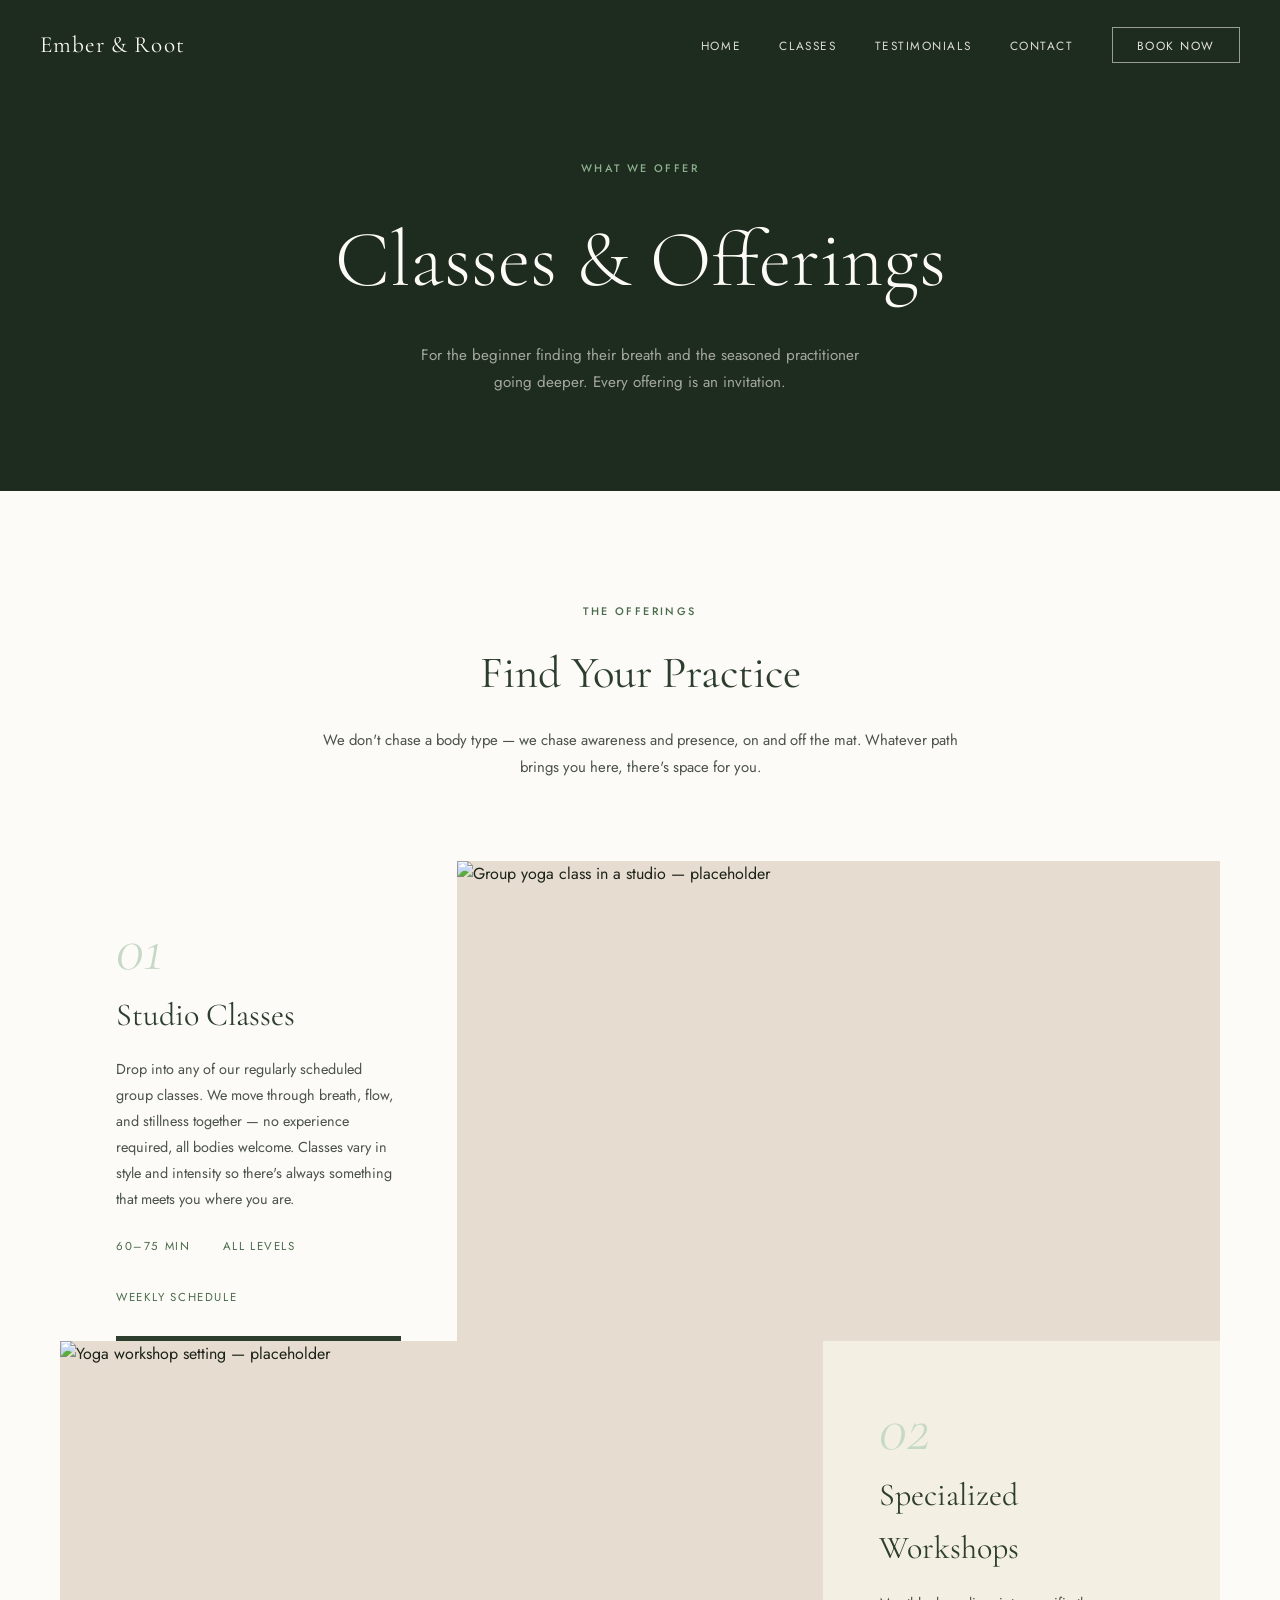
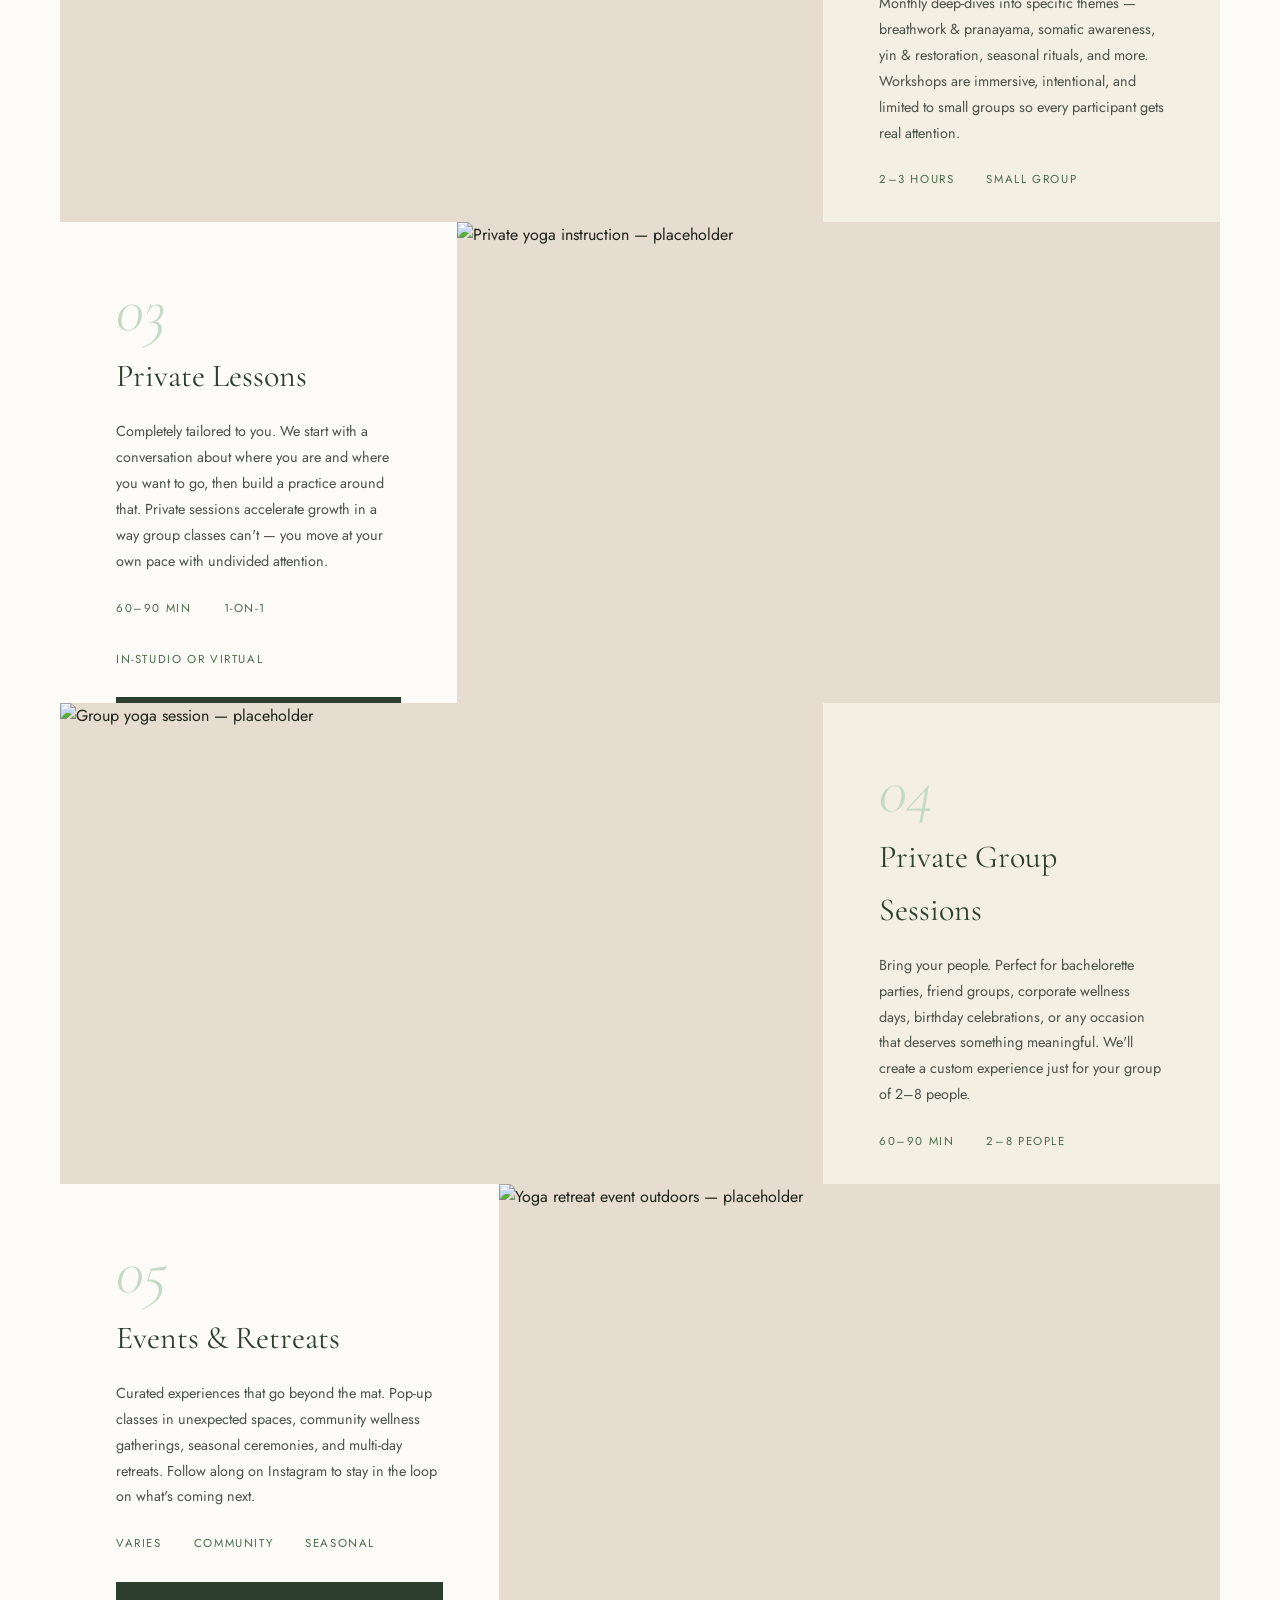
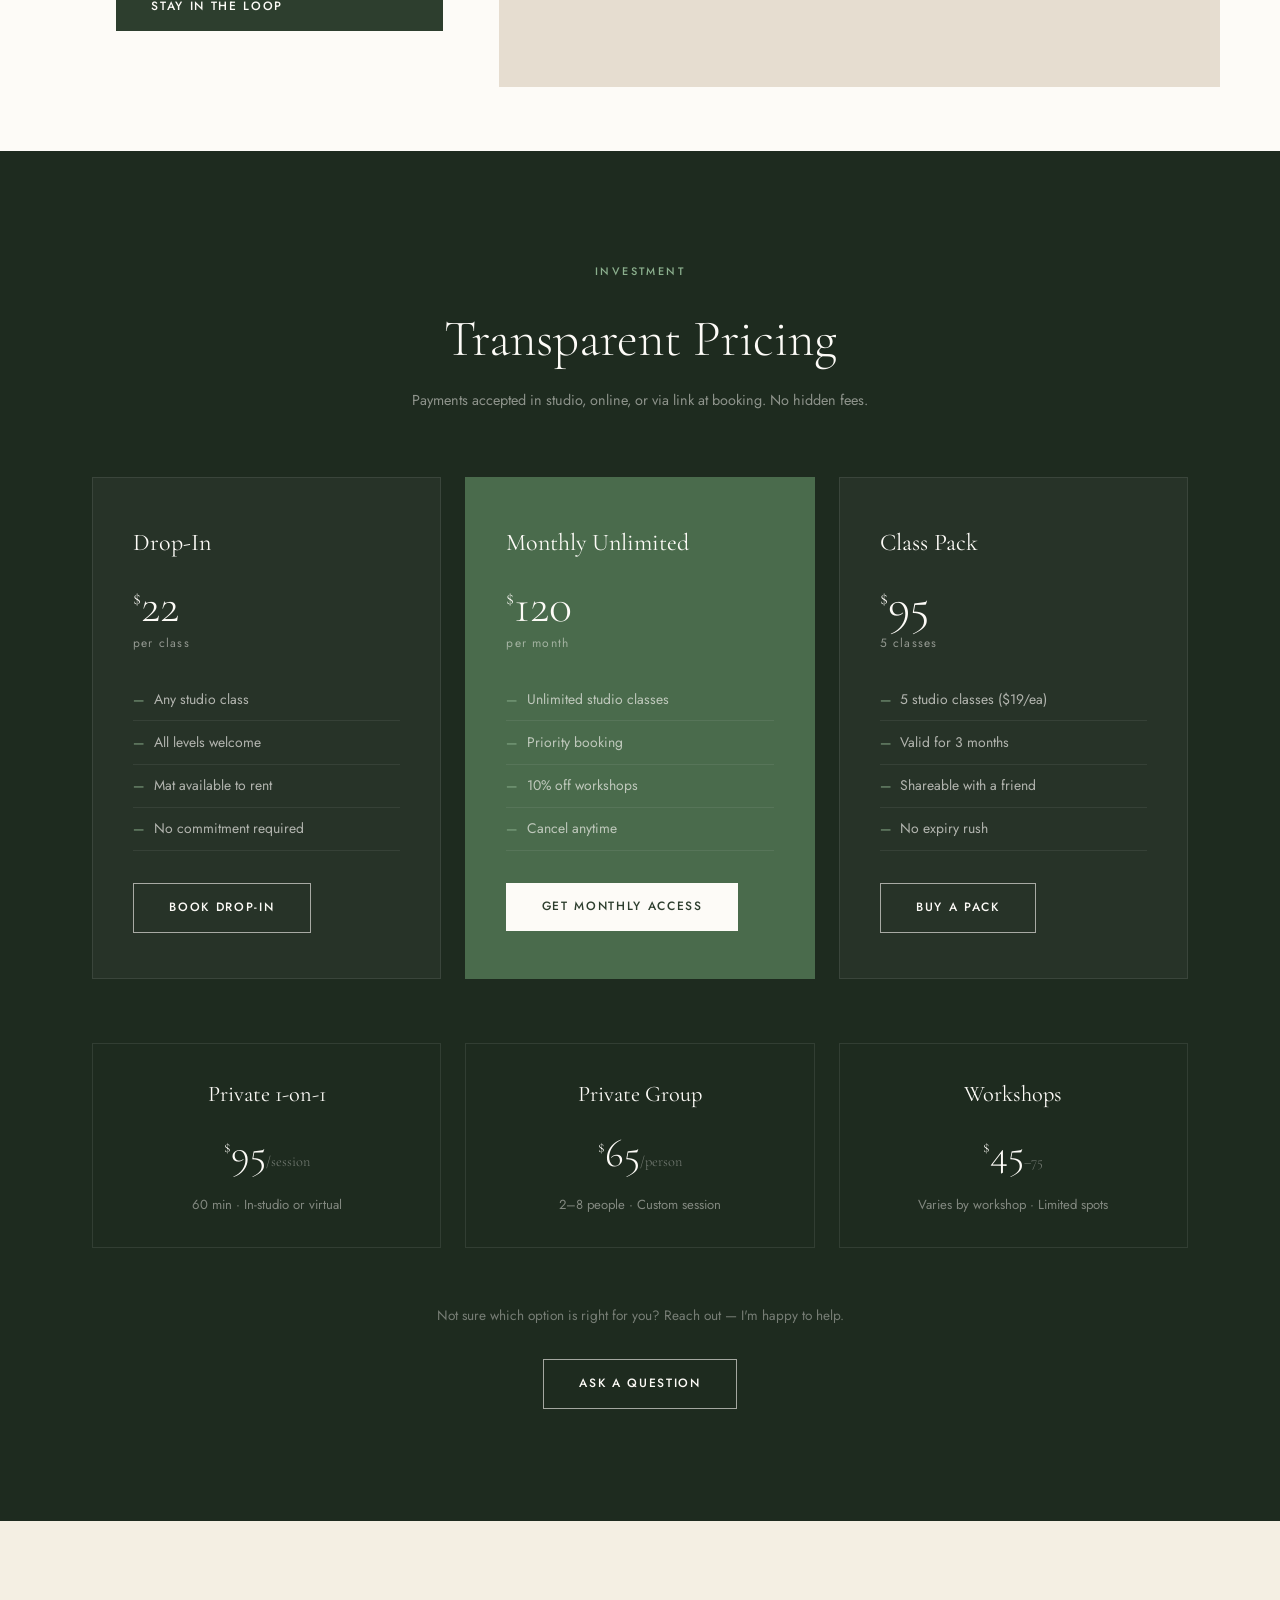
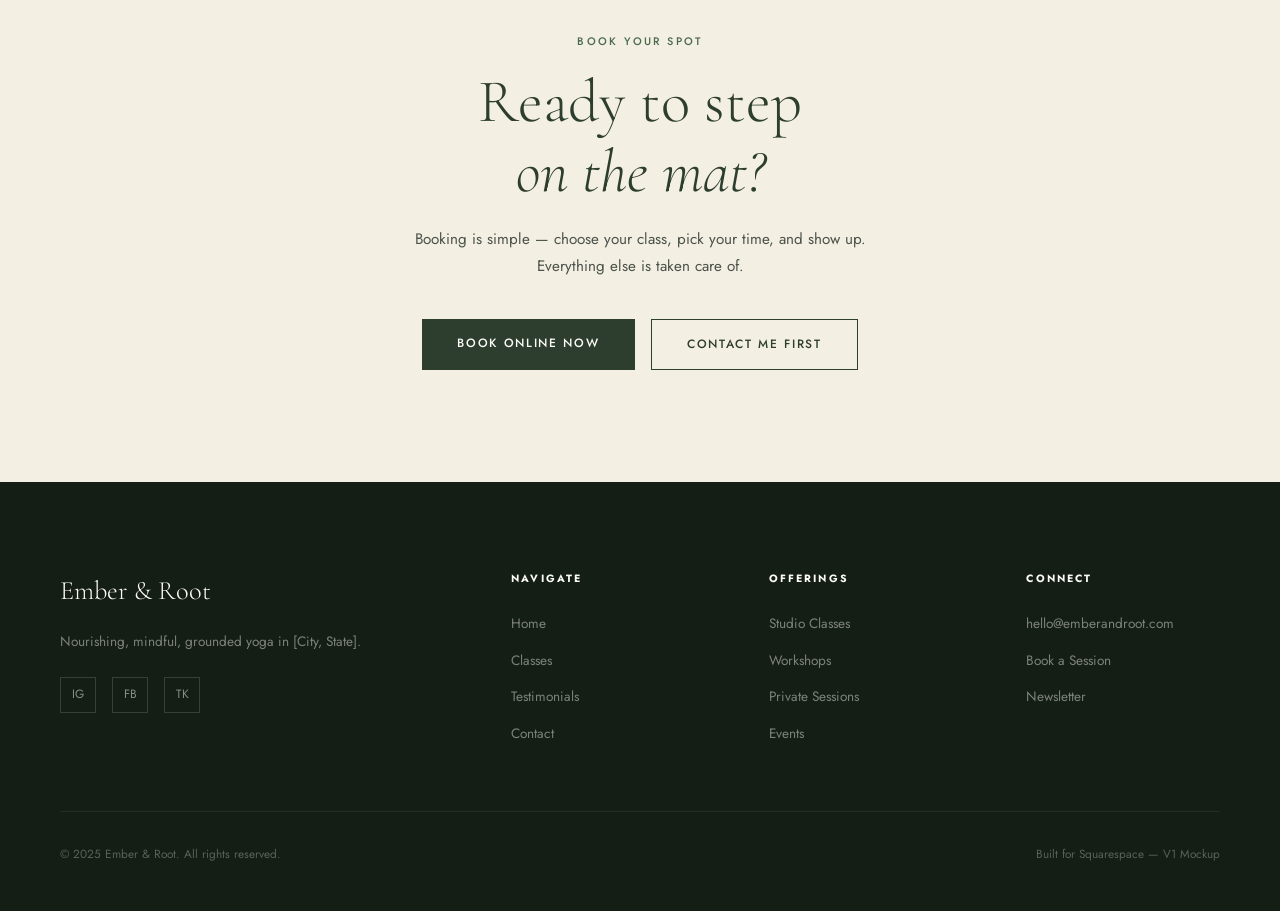
==== commit 050810a4: "Merge pull request #6 from siggun/claude/yoga-instructor-website-Gwcbc Restructure V1: move design f" ====
--- a/classes.html
+++ b/classes.html
@@ -17,7 +17,7 @@
       <li><a href="classes.html">Classes</a></li>
       <li><a href="testimonials.html">Testimonials</a></li>
       <li><a href="contact.html">Contact</a></li>
-      <li><a href="#pricing" class="nav-book-btn">Book Now</a></li>
+      <li><a href="#book" class="nav-book">Book Now</a></li>
     </ul>
     <button class="nav-toggle" aria-controls="nav-links" aria-expanded="false" aria-label="Toggle menu">
       <span></span><span></span><span></span>
@@ -31,264 +31,271 @@
          Squarespace: Banner Block (top of Classes page)
          ═══════════════════════════════════════════════════════ -->
     <header class="page-hero">
-      <div class="page-hero-inner">
-        <span class="eyebrow" style="color: var(--warm-gray);">What We Offer</span>
-        <h1>Classes &amp;<br><em>Offerings.</em></h1>
+      <span class="section-label">What We Offer</span>
+      <h1>Classes &amp; Offerings</h1>
+      <p>
+        For the beginner finding their breath and the seasoned practitioner
+        going deeper. Every offering is an invitation.
+      </p>
+    </header>
+
+    <!-- ═══════════════════════════════════════════════════════
+         OFFERINGS — alternating image + text layout
+         Squarespace: Each offering = a Row Section with
+         Image Block (50%) + Text Block (50%)
+         ═══════════════════════════════════════════════════════ -->
+    <section class="offerings" aria-labelledby="offerings-heading">
+
+      <div class="offerings-intro">
+        <span class="section-label">The Offerings</span>
+        <h2 id="offerings-heading">Find Your Practice</h2>
         <p>
-          For the beginner finding their breath and the practitioner going
-          deeper. Every class is an invitation.
+          We don't chase a body type — we chase awareness and presence,
+          on and off the mat. Whatever path brings you here, there's space for you.
         </p>
       </div>
-    </header>
+
+      <!-- 01 Studio Classes -->
+      <div class="offering-item">
+        <!-- REPLACE: swap with a real class photo -->
+        <img
+          class="offering-img"
+          src="https://images.unsplash.com/photo-1506629082955-511b1aa562c8?w=900&q=80"
+          alt="Group yoga class in a studio — placeholder"
+          loading="lazy"
+        />
+        <div class="offering-text">
+          <span class="offering-number">01</span>
+          <h3>Studio Classes</h3>
+          <p>
+            Drop into any of our regularly scheduled group classes. We move
+            through breath, flow, and stillness together — no experience required,
+            all bodies welcome. Classes vary in style and intensity so there's
+            always something that meets you where you are.
+          </p>
+          <div class="offering-meta">
+            <span>60–75 min</span>
+            <span>All Levels</span>
+            <span>Weekly Schedule</span>
+          </div>
+          <!-- REPLACE: link to Squarespace Scheduling / Acuity / Mindbody -->
+          <a href="#book" class="btn btn-primary">Book a Class</a>
+        </div>
+      </div>
+
+      <!-- 02 Specialized Workshops -->
+      <div class="offering-item">
+        <!-- REPLACE: workshop/event photo -->
+        <img
+          class="offering-img"
+          src="https://images.unsplash.com/photo-1593810451137-5dc55105dace?w=900&q=80"
+          alt="Yoga workshop setting — placeholder"
+          loading="lazy"
+        />
+        <div class="offering-text">
+          <span class="offering-number">02</span>
+          <h3>Specialized Workshops</h3>
+          <p>
+            Monthly deep-dives into specific themes — breathwork &amp; pranayama,
+            somatic awareness, yin &amp; restoration, seasonal rituals, and more.
+            Workshops are immersive, intentional, and limited to small groups
+            so every participant gets real attention.
+          </p>
+          <div class="offering-meta">
+            <span>2–3 Hours</span>
+            <span>Small Group</span>
+            <span>Monthly</span>
+          </div>
+          <a href="#book" class="btn btn-primary">View Upcoming Workshops</a>
+        </div>
+      </div>
+
+      <!-- 03 Private Lessons -->
+      <div class="offering-item">
+        <!-- REPLACE: one-on-one session photo -->
+        <img
+          class="offering-img"
+          src="https://images.unsplash.com/photo-1588286840104-8957b019727f?w=900&q=80"
+          alt="Private yoga instruction — placeholder"
+          loading="lazy"
+        />
+        <div class="offering-text">
+          <span class="offering-number">03</span>
+          <h3>Private Lessons</h3>
+          <p>
+            Completely tailored to you. We start with a conversation about
+            where you are and where you want to go, then build a practice
+            around that. Private sessions accelerate growth in a way group
+            classes can't — you move at your own pace with undivided attention.
+          </p>
+          <div class="offering-meta">
+            <span>60–90 min</span>
+            <span>1-on-1</span>
+            <span>In-Studio or Virtual</span>
+          </div>
+          <a href="contact.html" class="btn btn-primary">Inquire About Private Sessions</a>
+        </div>
+      </div>
+
+      <!-- 04 Private Group Sessions -->
+      <div class="offering-item">
+        <!-- REPLACE: group session photo -->
+        <img
+          class="offering-img"
+          src="https://images.unsplash.com/photo-1518611012118-696072aa579a?w=900&q=80"
+          alt="Group yoga session — placeholder"
+          loading="lazy"
+        />
+        <div class="offering-text">
+          <span class="offering-number">04</span>
+          <h3>Private Group Sessions</h3>
+          <p>
+            Bring your people. Perfect for bachelorette parties, friend groups,
+            corporate wellness days, birthday celebrations, or any occasion that
+            deserves something meaningful. We'll create a custom experience just
+            for your group of 2–8 people.
+          </p>
+          <div class="offering-meta">
+            <span>60–90 min</span>
+            <span>2–8 People</span>
+            <span>Custom Experience</span>
+          </div>
+          <a href="contact.html" class="btn btn-primary">Plan Your Group Session</a>
+        </div>
+      </div>
+
+      <!-- 05 Events & Retreats -->
+      <div class="offering-item">
+        <!-- REPLACE: event/retreat photo -->
+        <img
+          class="offering-img"
+          src="https://images.unsplash.com/photo-1602192509154-0b900ee1f851?w=900&q=80"
+          alt="Yoga retreat event outdoors — placeholder"
+          loading="lazy"
+        />
+        <div class="offering-text">
+          <span class="offering-number">05</span>
+          <h3>Events &amp; Retreats</h3>
+          <p>
+            Curated experiences that go beyond the mat. Pop-up classes in
+            unexpected spaces, community wellness gatherings, seasonal
+            ceremonies, and multi-day retreats. Follow along on Instagram
+            to stay in the loop on what's coming next.
+          </p>
+          <div class="offering-meta">
+            <span>Varies</span>
+            <span>Community</span>
+            <span>Seasonal</span>
+          </div>
+          <a href="contact.html" class="btn btn-primary">Stay in the Loop</a>
+        </div>
+      </div>
+
+    </section>
 
     <!-- ═══════════════════════════════════════════════════════
-         OFFERINGS — Alternating large image + text blocks
-         Squarespace: Each = a Row Section (50/50 split)
+         PRICING
+         Squarespace: Pricing Table Block  OR  3-column layout
+         with Markdown Blocks
          ═══════════════════════════════════════════════════════ -->
-    <section class="offerings-full" aria-labelledby="offerings-heading">
+    <section class="pricing" id="pricing" aria-labelledby="pricing-heading">
       <div class="container">
-        <span class="eyebrow" style="text-align:center; display:block; margin-bottom: 4rem;">The Offerings</span>
-
-        <!-- 01 -->
-        <div class="offering-block">
-          <div class="offering-image">
-            <!-- REPLACE: studio class photo -->
-            <img
-              src="https://images.unsplash.com/photo-1506629082955-511b1aa562c8?w=900&q=80"
-              alt="Group yoga class — placeholder"
-              loading="lazy"
-            />
-          </div>
-          <div class="offering-content">
-            <span class="offering-num">01</span>
-            <h3>Studio Classes</h3>
-            <p>
-              Drop in to any of our regularly scheduled group classes.
-              We move through breath, flow, and stillness — no experience
-              required, all bodies welcome. Classes vary in style and
-              intensity so there's always something that meets you
-              where you are.
-            </p>
-            <div class="offering-tags">
-              <span class="offering-tag">60–75 min</span>
-              <span class="offering-tag">All Levels</span>
-              <span class="offering-tag">Weekly</span>
-            </div>
-            <!-- REPLACE: booking link -->
-            <a href="#pricing" class="btn btn-dark">Book a Class →</a>
-          </div>
-        </div>
-
-        <!-- 02 -->
-        <div class="offering-block">
-          <div class="offering-image">
-            <!-- REPLACE: workshop photo -->
-            <img
-              src="https://images.unsplash.com/photo-1593810451137-5dc55105dace?w=900&q=80"
-              alt="Yoga workshop — placeholder"
-              loading="lazy"
-            />
-          </div>
-          <div class="offering-content">
-            <span class="offering-num">02</span>
-            <h3>Specialized Workshops</h3>
-            <p>
-              Monthly deep-dives into specific themes — breathwork &amp;
-              pranayama, somatic awareness, yin &amp; restoration, seasonal
-              rituals, and more. Immersive, intentional, limited to small
-              groups so every participant gets real attention.
-            </p>
-            <div class="offering-tags">
-              <span class="offering-tag">2–3 Hours</span>
-              <span class="offering-tag">Small Group</span>
-              <span class="offering-tag">Monthly</span>
-            </div>
-            <a href="#pricing" class="btn btn-dark">View Upcoming →</a>
-          </div>
-        </div>
-
-        <!-- 03 -->
-        <div class="offering-block">
-          <div class="offering-image">
-            <!-- REPLACE: private session photo -->
-            <img
-              src="https://images.unsplash.com/photo-1588286840104-8957b019727f?w=900&q=80"
-              alt="Private yoga session — placeholder"
-              loading="lazy"
-            />
-          </div>
-          <div class="offering-content">
-            <span class="offering-num">03</span>
-            <h3>Private Lessons</h3>
-            <p>
-              Completely tailored to you. We start with a conversation
-              about where you are and where you want to go, then build
-              a practice around that. Private sessions accelerate growth
-              in a way group classes simply can't.
-            </p>
-            <div class="offering-tags">
-              <span class="offering-tag">60–90 min</span>
-              <span class="offering-tag">1-on-1</span>
-              <span class="offering-tag">In-Studio or Virtual</span>
-            </div>
-            <a href="contact.html" class="btn btn-dark">Inquire →</a>
-          </div>
-        </div>
-
-        <!-- 04 -->
-        <div class="offering-block">
-          <div class="offering-image">
-            <!-- REPLACE: group session photo -->
-            <img
-              src="https://images.unsplash.com/photo-1518611012118-696072aa579a?w=900&q=80"
-              alt="Private group yoga — placeholder"
-              loading="lazy"
-            />
-          </div>
-          <div class="offering-content">
-            <span class="offering-num">04</span>
-            <h3>Private Group Sessions</h3>
-            <p>
-              Bring your people. Bachelorette parties, corporate wellness,
-              friend groups, birthday celebrations — we create a custom
-              experience just for your group of 2–8 people.
-            </p>
-            <div class="offering-tags">
-              <span class="offering-tag">60–90 min</span>
-              <span class="offering-tag">2–8 People</span>
-              <span class="offering-tag">Custom</span>
-            </div>
-            <a href="contact.html" class="btn btn-dark">Plan Your Session →</a>
-          </div>
-        </div>
-
-        <!-- 05 -->
-        <div class="offering-block">
-          <div class="offering-image">
-            <!-- REPLACE: event/retreat photo -->
-            <img
-              src="https://images.unsplash.com/photo-1602192509154-0b900ee1f851?w=900&q=80"
-              alt="Yoga retreat — placeholder"
-              loading="lazy"
-            />
-          </div>
-          <div class="offering-content">
-            <span class="offering-num">05</span>
-            <h3>Events &amp; Retreats</h3>
-            <p>
-              Curated experiences that go beyond the mat. Pop-up classes,
-              community gatherings, seasonal ceremonies, and multi-day
-              retreats. Follow on Instagram to stay in the loop.
-            </p>
-            <div class="offering-tags">
-              <span class="offering-tag">Varies</span>
-              <span class="offering-tag">Community</span>
-              <span class="offering-tag">Seasonal</span>
-            </div>
-            <a href="contact.html" class="btn btn-dark">Stay in the Loop →</a>
-          </div>
+        <span class="section-label" style="color: var(--g300); text-align: center; display: block;">Investment</span>
+        <h2 id="pricing-heading">Transparent Pricing</h2>
+        <p>Payments accepted in studio, online, or via link at booking. No hidden fees.</p>
+
+        <div class="pricing-grid">
+
+          <div class="price-card">
+            <h3>Drop-In</h3>
+            <div class="price-amount"><sup>$</sup>22</div>
+            <p class="price-period">per class</p>
+            <ul class="price-features">
+              <li>Any studio class</li>
+              <li>All levels welcome</li>
+              <li>Mat available to rent</li>
+              <li>No commitment required</li>
+            </ul>
+            <!-- REPLACE: update booking link -->
+            <a href="#" class="btn btn-outline-light">Book Drop-In</a>
+          </div>
+
+          <div class="price-card featured">
+            <h3>Monthly Unlimited</h3>
+            <div class="price-amount"><sup>$</sup>120</div>
+            <p class="price-period">per month</p>
+            <ul class="price-features">
+              <li>Unlimited studio classes</li>
+              <li>Priority booking</li>
+              <li>10% off workshops</li>
+              <li>Cancel anytime</li>
+            </ul>
+            <a href="#" class="btn btn-light">Get Monthly Access</a>
+          </div>
+
+          <div class="price-card">
+            <h3>Class Pack</h3>
+            <div class="price-amount"><sup>$</sup>95</div>
+            <p class="price-period">5 classes</p>
+            <ul class="price-features">
+              <li>5 studio classes ($19/ea)</li>
+              <li>Valid for 3 months</li>
+              <li>Shareable with a friend</li>
+              <li>No expiry rush</li>
+            </ul>
+            <a href="#" class="btn btn-outline-light">Buy a Pack</a>
+          </div>
+
+        </div>
+
+        <!-- Private / Workshop pricing note -->
+        <div style="margin-top: 4rem; display: grid; grid-template-columns: 1fr 1fr 1fr; gap: 1.5rem; text-align: center;">
+
+          <div style="padding: 2rem; border: 1px solid rgba(253,251,247,0.09);">
+            <p style="font-family: var(--serif); font-size: 1.4rem; color: var(--cr100); margin-bottom: 0.4rem;">Private 1-on-1</p>
+            <p style="font-family: var(--serif); font-size: 2.5rem; color: var(--cr100); font-weight: 300;"><sup style="font-size:1rem">$</sup>95<span style="font-size:0.9rem; color: rgba(253,251,247,0.4);">/session</span></p>
+            <p style="font-size: 0.82rem; color: rgba(253,251,247,0.45); margin-top: 0.5rem;">60 min · In-studio or virtual</p>
+          </div>
+
+          <div style="padding: 2rem; border: 1px solid rgba(253,251,247,0.09);">
+            <p style="font-family: var(--serif); font-size: 1.4rem; color: var(--cr100); margin-bottom: 0.4rem;">Private Group</p>
+            <p style="font-family: var(--serif); font-size: 2.5rem; color: var(--cr100); font-weight: 300;"><sup style="font-size:1rem">$</sup>65<span style="font-size:0.9rem; color: rgba(253,251,247,0.4);">/person</span></p>
+            <p style="font-size: 0.82rem; color: rgba(253,251,247,0.45); margin-top: 0.5rem;">2–8 people · Custom session</p>
+          </div>
+
+          <div style="padding: 2rem; border: 1px solid rgba(253,251,247,0.09);">
+            <p style="font-family: var(--serif); font-size: 1.4rem; color: var(--cr100); margin-bottom: 0.4rem;">Workshops</p>
+            <p style="font-family: var(--serif); font-size: 2.5rem; color: var(--cr100); font-weight: 300;"><sup style="font-size:1rem">$</sup>45<span style="font-size:0.9rem; color: rgba(253,251,247,0.4);">–75</span></p>
+            <p style="font-size: 0.82rem; color: rgba(253,251,247,0.45); margin-top: 0.5rem;">Varies by workshop · Limited spots</p>
+          </div>
+
+        </div>
+
+        <div style="text-align: center; margin-top: 3.5rem;">
+          <p style="font-size: 0.85rem; color: rgba(253,251,247,0.4); margin-bottom: 2rem;">
+            Not sure which option is right for you? Reach out — I'm happy to help.
+          </p>
+          <a href="contact.html" class="btn btn-outline-light">Ask a Question</a>
         </div>
 
       </div>
     </section>
 
     <!-- ═══════════════════════════════════════════════════════
-         PRICING — Clean table layout
-         Squarespace: Table Block  OR  stacked price rows
+         BOOKING CTA
+         Squarespace: Button Block + Text Block
          ═══════════════════════════════════════════════════════ -->
-    <section class="pricing-section" id="pricing" aria-labelledby="pricing-heading">
-
-      <div class="pricing-header">
-        <div>
-          <span class="eyebrow">Investment</span>
-          <h2 id="pricing-heading">Transparent<br>Pricing.</h2>
-        </div>
-        <p>
-          No hidden fees. Payments accepted in studio or online at booking.
-          Not sure which option fits? Reach out — I'm happy to help you decide.
-        </p>
-      </div>
-
-      <div class="pricing-table">
-
-        <div class="price-row">
-          <div>
-            <span class="price-row-name">Drop-In Class</span>
-            <span class="price-row-detail">Any studio group class · all levels</span>
-          </div>
-          <span class="price-row-meta">Pay per class · no commitment</span>
-          <span class="price-row-amount">$22</span>
-        </div>
-
-        <div class="price-row">
-          <div>
-            <span class="price-row-name">5-Class Pack</span>
-            <span class="price-row-detail">Use within 3 months · shareable</span>
-          </div>
-          <span class="price-row-meta">$19 per class · save $15</span>
-          <span class="price-row-amount">$95</span>
-        </div>
-
-        <div class="price-row">
-          <div>
-            <span class="price-row-name">Monthly Unlimited</span>
-            <span class="price-row-detail">Unlimited studio classes · priority booking · 10% off workshops</span>
-          </div>
-          <span class="price-row-meta">Per month · cancel anytime</span>
-          <span class="price-row-amount">$120<span>/mo</span></span>
-        </div>
-
-        <div class="price-row">
-          <div>
-            <span class="price-row-name">Private 1-on-1 Session</span>
-            <span class="price-row-detail">60 min · in-studio or virtual</span>
-          </div>
-          <span class="price-row-meta">Single session</span>
-          <span class="price-row-amount">$95</span>
-        </div>
-
-        <div class="price-row">
-          <div>
-            <span class="price-row-name">Private Group Session</span>
-            <span class="price-row-detail">60–90 min · 2–8 people · custom experience</span>
-          </div>
-          <span class="price-row-meta">Per person</span>
-          <span class="price-row-amount">$65<span>/ea</span></span>
-        </div>
-
-        <div class="price-row">
-          <div>
-            <span class="price-row-name">Workshops</span>
-            <span class="price-row-detail">2–3 hrs · varies by topic · limited spots</span>
-          </div>
-          <span class="price-row-meta">Per workshop</span>
-          <span class="price-row-amount">$45–75</span>
-        </div>
-
-      </div>
-
-      <div style="margin-top: 3.5rem; display: flex; gap: 1rem; flex-wrap: wrap;">
-        <!-- REPLACE: update booking link -->
-        <a href="#" class="btn btn-dark">Book Online Now</a>
-        <a href="contact.html" class="btn btn-ghost">Ask a Question</a>
-      </div>
-
-    </section>
-
-    <!-- CTA Band -->
-    <section class="cta-band" id="book" aria-label="Booking CTA">
-      <div class="cta-band-left">
-        <h2>Ready to step<br><em>on the mat?</em></h2>
-      </div>
-      <div class="cta-band-right">
-        <p>
-          Booking is simple — choose your class, pick your time, show up.
-          Everything else is taken care of.
-        </p>
-        <div class="cta-btns">
-          <a href="#" class="btn btn-beige">Book Online Now</a>
-          <a href="contact.html" class="btn btn-ghost-lt">Contact Me First</a>
-        </div>
+    <section class="cta-band" id="book" aria-label="Booking call to action">
+      <span class="section-label">Book Your Spot</span>
+      <h2>Ready to step<br><em>on the mat?</em></h2>
+      <p>
+        Booking is simple — choose your class, pick your time, and show up.
+        Everything else is taken care of.
+      </p>
+      <div class="cta-band-btns">
+        <!-- REPLACE: link to your Acuity / Mindbody / Calendly scheduler -->
+        <a href="#" class="btn btn-primary">Book Online Now</a>
+        <a href="contact.html" class="btn btn-outline">Contact Me First</a>
       </div>
     </section>
 
@@ -296,9 +303,9 @@
 
   <!-- FOOTER -->
   <footer>
-    <div class="footer-top">
+    <div class="footer-inner">
       <div class="footer-brand">
-        <a class="footer-logo-type" href="index.html">Ember &amp; Root</a>
+        <a class="footer-logo-text" href="index.html">Ember &amp; Root</a>
         <p>Nourishing, mindful, grounded yoga in [City, State].</p>
         <div class="footer-social">
           <a href="#" aria-label="Instagram">IG</a>
@@ -335,7 +342,7 @@
     </div>
     <div class="footer-bottom">
       <span>© 2025 Ember &amp; Root. All rights reserved.</span>
-      <span>Built for Squarespace — V2 Mockup</span>
+      <span>Built for Squarespace — V1 Mockup</span>
     </div>
   </footer>
 
--- a/css/styles.css
+++ b/css/styles.css
@@ -1,145 +1,141 @@
 /* ============================================================
-   EMBER & ROOT — VERSION 2
-   Palette  : Black / Beige / White
-   Style    : Ultra-Minimal, Bold Typography
-   Squarespace template match: Avenue, Clay, or Skye
+   EMBER & ROOT — VERSION 1
+   Palette  : Forest Green + Warm Cream
+   Style    : Editorial / Magazine
+   Squarespace template match: Brine, Forte, or Pacific
    ============================================================ */
 
-@import url('https://fonts.googleapis.com/css2?family=Playfair+Display:ital,wght@0,400;0,700;0,900;1,400;1,700&family=DM+Sans:wght@300;400;500&display=swap');
+@import url('https://fonts.googleapis.com/css2?family=Cormorant+Garamond:ital,wght@0,300;0,400;0,500;0,600;1,300;1,400;1,500&family=Jost:wght@300;400;500&display=swap');
 
 *, *::before, *::after { box-sizing: border-box; margin: 0; padding: 0; }
 
 :root {
-  /* Core palette */
-  --ink:       #0A0A0A;
-  --charcoal:  #1A1A1A;
-  --mid:       #5A5550;
-  --warm-gray: #9A948D;
-  --beige:     #EDE8DF;
-  --beige-lt:  #F5F2EC;
-  --white:     #FAFAF8;
+  /* Greens */
+  --g900: #141E15;
+  --g800: #1E2B1F;
+  --g700: #2D3E2E;
+  --g500: #4A6B4C;
+  --g300: #8BAF8D;
+  --g100: #C5D9C6;
+
+  /* Creams */
+  --cr100: #FDFBF7;
+  --cr200: #F4EFE3;
+  --cr300: #E6DDD0;
+
+  /* Text */
+  --text:     #1C2119;
+  --text-mid: #4A524A;
+  --text-lt:  #8A948A;
 
   /* Type */
-  --serif: 'Playfair Display', Georgia, serif;
-  --sans:  'DM Sans', system-ui, sans-serif;
+  --serif: 'Cormorant Garamond', Georgia, serif;
+  --sans:  'Jost', system-ui, sans-serif;
 
   /* Layout */
-  --max: 1200px;
-  --rule: 1px solid rgba(10,10,10,0.12);
+  --max: 1160px;
 }
 
 html { scroll-behavior: smooth; }
-body { font-family: var(--sans); color: var(--ink); background: var(--white); line-height: 1.6; -webkit-font-smoothing: antialiased; }
+body { font-family: var(--sans); color: var(--text); background: var(--cr100); line-height: 1.65; -webkit-font-smoothing: antialiased; }
 img  { display: block; max-width: 100%; }
 a    { color: inherit; }
 
 /* ── Utilities ─────────────────────────────────────────── */
-.container { max-width: var(--max); margin: 0 auto; padding: 0 3rem; }
-
-.eyebrow {
+.container { max-width: var(--max); margin: 0 auto; padding: 0 2rem; }
+
+.section-label {
   font-family: var(--sans);
-  font-size: 0.65rem;
+  font-size: 0.68rem;
   font-weight: 500;
-  letter-spacing: 0.24em;
-  text-transform: uppercase;
-  color: var(--warm-gray);
+  letter-spacing: 0.22em;
+  text-transform: uppercase;
+  color: var(--g500);
   display: block;
-  margin-bottom: 1.2rem;
-}
-
-.rule { border: none; border-top: var(--rule); }
+  margin-bottom: 1rem;
+}
 
 .btn {
   display: inline-block;
-  padding: 1rem 2.4rem;
+  padding: 0.9rem 2.2rem;
   font-family: var(--sans);
-  font-size: 0.72rem;
+  font-size: 0.75rem;
   font-weight: 500;
-  letter-spacing: 0.16em;
+  letter-spacing: 0.14em;
   text-transform: uppercase;
   text-decoration: none;
   cursor: pointer;
   border: none;
-  transition: all 0.25s ease;
-}
-.btn-dark  { background: var(--ink); color: var(--white); }
-.btn-dark:hover { background: var(--charcoal); }
-.btn-ghost { background: transparent; color: var(--ink); border: 1px solid var(--ink); }
-.btn-ghost:hover { background: var(--ink); color: var(--white); }
-.btn-ghost-lt { background: transparent; color: var(--white); border: 1px solid rgba(250,250,248,0.5); }
-.btn-ghost-lt:hover { background: rgba(250,250,248,0.1); }
-.btn-beige { background: var(--beige); color: var(--ink); }
-.btn-beige:hover { background: var(--beige-lt); }
+  transition: all 0.3s ease;
+}
+.btn-primary { background: var(--g700); color: var(--cr100); }
+.btn-primary:hover { background: var(--g900); }
+.btn-light { background: var(--cr100); color: var(--g700); }
+.btn-light:hover { background: var(--cr300); }
+.btn-outline { background: transparent; color: var(--g700); border: 1.5px solid var(--g700); }
+.btn-outline:hover { background: var(--g700); color: var(--cr100); }
+.btn-outline-light { background: transparent; color: var(--cr100); border: 1.5px solid rgba(253,251,247,0.6); }
+.btn-outline-light:hover { background: rgba(253,251,247,0.1); }
 
 /* ── Navigation ─────────────────────────────────────────
-   Squarespace: Header > Navigation (Overlay style)
+   Squarespace: Header Block / Fixed Navigation
    ─────────────────────────────────────────────────────── */
 .site-nav {
   position: fixed;
   top: 0; left: 0; right: 0;
   z-index: 200;
-  padding: 2rem 3rem;
+  padding: 1.6rem 2.5rem;
   display: flex;
   align-items: center;
   justify-content: space-between;
   transition: all 0.4s ease;
 }
 .site-nav.scrolled {
-  background: rgba(250,250,248,0.97);
-  backdrop-filter: blur(12px);
-  border-bottom: var(--rule);
-  padding: 1.2rem 3rem;
-}
+  background: rgba(253,251,247,0.96);
+  backdrop-filter: blur(10px);
+  box-shadow: 0 1px 24px rgba(0,0,0,0.07);
+  padding: 1rem 2.5rem;
+}
+
 .nav-logo {
   font-family: var(--serif);
-  font-size: 1.3rem;
-  font-weight: 400;
-  color: var(--white);
+  font-size: 1.45rem;
+  font-weight: 400;
+  letter-spacing: 0.05em;
+  color: var(--cr100);
   text-decoration: none;
-  letter-spacing: 0.03em;
   transition: color 0.4s;
 }
-.site-nav.scrolled .nav-logo { color: var(--ink); }
-
-.nav-links { display: flex; align-items: center; gap: 2.8rem; list-style: none; }
+.site-nav.scrolled .nav-logo { color: var(--g800); }
+
+.nav-links {
+  display: flex;
+  align-items: center;
+  gap: 2.4rem;
+  list-style: none;
+}
 .nav-links a {
   font-family: var(--sans);
-  font-size: 0.7rem;
-  font-weight: 400;
-  letter-spacing: 0.15em;
+  font-size: 0.74rem;
+  font-weight: 400;
+  letter-spacing: 0.13em;
   text-transform: uppercase;
   text-decoration: none;
-  color: rgba(250,250,248,0.8);
+  color: rgba(253,251,247,0.85);
   transition: color 0.3s;
-  position: relative;
-}
-.nav-links a::after {
-  content: '';
-  position: absolute;
-  bottom: -3px; left: 0; right: 0;
-  height: 1px;
-  background: currentColor;
-  transform: scaleX(0);
-  transform-origin: left;
-  transition: transform 0.3s;
-}
-.nav-links a:hover::after { transform: scaleX(1); }
-.site-nav.scrolled .nav-links a { color: var(--mid); }
-.nav-links a:hover { color: var(--white); }
-.site-nav.scrolled .nav-links a:hover { color: var(--ink); }
-
-.nav-book-btn {
-  font-size: 0.68rem !important;
-  letter-spacing: 0.16em !important;
-  padding: 0.6rem 1.5rem;
-  border: 1px solid rgba(250,250,248,0.5);
-  color: rgba(250,250,248,0.85) !important;
-  transition: all 0.25s !important;
-}
-.nav-book-btn::after { display: none !important; }
-.site-nav.scrolled .nav-book-btn { border-color: var(--ink); color: var(--ink) !important; }
-.nav-book-btn:hover { background: rgba(250,250,248,0.1) !important; }
-.site-nav.scrolled .nav-book-btn:hover { background: var(--ink) !important; color: var(--white) !important; }
+}
+.site-nav.scrolled .nav-links a { color: var(--text-mid); }
+.nav-links a:hover { color: var(--g300); }
+.site-nav.scrolled .nav-links a:hover { color: var(--g700); }
+
+.nav-book {
+  padding: 0.55rem 1.5rem !important;
+  border: 1.5px solid rgba(253,251,247,0.55) !important;
+  color: rgba(253,251,247,0.9) !important;
+}
+.site-nav.scrolled .nav-book { border-color: var(--g700) !important; color: var(--g700) !important; }
+.nav-book:hover { background: rgba(255,255,255,0.12) !important; }
+.site-nav.scrolled .nav-book:hover { background: var(--g700) !important; color: var(--cr100) !important; }
 
 .nav-toggle {
   display: none;
@@ -150,729 +146,692 @@
   gap: 5px;
   padding: 4px;
 }
-.nav-toggle span { display: block; width: 22px; height: 1px; background: var(--white); transition: all 0.3s; }
-.site-nav.scrolled .nav-toggle span { background: var(--ink); }
-
-/* ── Hero — Split Layout ──────────────────────────────────
-   Squarespace: Banner Block (full bleed) with
-   text overlay positioned left
+.nav-toggle span {
+  display: block; width: 24px; height: 1.5px;
+  background: var(--cr100);
+  transition: all 0.3s;
+}
+.site-nav.scrolled .nav-toggle span { background: var(--g700); }
+
+/* ── Hero ────────────────────────────────────────────────
+   Squarespace: Banner Block (full-bleed, overlay text)
    ─────────────────────────────────────────────────────── */
 .hero {
-  min-height: 100vh;
+  height: 100vh;
+  min-height: 640px;
+  position: relative;
+  display: flex;
+  align-items: center;
+  justify-content: center;
+  text-align: center;
+  overflow: hidden;
+}
+.hero-bg {
+  position: absolute; inset: 0;
+  background-image: url('https://images.unsplash.com/photo-1545205597-3d9d02c29597?w=1800&q=80');
+  background-size: cover;
+  background-position: center 30%;
+}
+.hero-overlay {
+  position: absolute; inset: 0;
+  background: linear-gradient(to bottom, rgba(20,30,21,0.72) 0%, rgba(20,30,21,0.55) 60%, rgba(20,30,21,0.8) 100%);
+}
+.hero-content {
+  position: relative; z-index: 2;
+  max-width: 820px;
+  padding: 0 2rem;
+}
+.hero-eyebrow {
+  font-family: var(--sans);
+  font-size: 0.7rem;
+  letter-spacing: 0.28em;
+  text-transform: uppercase;
+  color: var(--g300);
+  margin-bottom: 1.5rem;
+  display: block;
+}
+.hero h1 {
+  font-family: var(--serif);
+  font-size: clamp(3.2rem, 9vw, 7rem);
+  font-weight: 300;
+  color: var(--cr100);
+  line-height: 1.0;
+  margin-bottom: 1.8rem;
+}
+.hero h1 em { font-style: italic; color: var(--g300); }
+.hero-sub {
+  font-size: 0.95rem;
+  font-weight: 300;
+  color: rgba(253,251,247,0.72);
+  max-width: 420px;
+  margin: 0 auto 2.5rem;
+  line-height: 1.75;
+  letter-spacing: 0.02em;
+}
+.hero-ctas { display: flex; gap: 1rem; justify-content: center; flex-wrap: wrap; }
+.hero-scroll {
+  position: absolute;
+  bottom: 2.5rem; left: 50%;
+  transform: translateX(-50%);
+  display: flex; flex-direction: column; align-items: center; gap: 0.6rem;
+  color: rgba(253,251,247,0.4);
+  font-size: 0.62rem;
+  letter-spacing: 0.18em;
+  text-transform: uppercase;
+}
+.hero-scroll::after {
+  content: '';
+  display: block; width: 1px; height: 44px;
+  background: rgba(253,251,247,0.25);
+  animation: breathe 2.2s ease-in-out infinite;
+}
+@keyframes breathe {
+  0%, 100% { opacity: 0.25; transform: scaleY(1); }
+  50% { opacity: 0.7; transform: scaleY(0.6); }
+}
+
+/* ── Philosophy Strip ────────────────────────────────────
+   Squarespace: Markdown/Quote Block on dark background
+   ─────────────────────────────────────────────────────── */
+.manifesto {
+  background: var(--g800);
+  padding: 5.5rem 2rem;
+  text-align: center;
+}
+.manifesto blockquote {
+  font-family: var(--serif);
+  font-size: clamp(1.45rem, 3.2vw, 2.3rem);
+  font-weight: 300;
+  font-style: italic;
+  color: var(--cr200);
+  line-height: 1.65;
+  max-width: 800px;
+  margin: 0 auto 1.5rem;
+}
+.manifesto cite {
+  font-family: var(--sans);
+  font-size: 0.7rem;
+  letter-spacing: 0.2em;
+  text-transform: uppercase;
+  color: var(--g300);
+  font-style: normal;
+}
+
+/* ── Services ────────────────────────────────────────────
+   Squarespace: Portfolio / Summary Block (grid layout)
+   ─────────────────────────────────────────────────────── */
+.services {
+  padding: 7rem 2rem;
+  background: var(--cr200);
+}
+.services-header {
+  text-align: center;
+  max-width: var(--max);
+  margin: 0 auto 4rem;
+}
+.services-header h2 {
+  font-family: var(--serif);
+  font-size: clamp(2rem, 5vw, 3.4rem);
+  font-weight: 400;
+  color: var(--g700);
+}
+.services-grid {
+  display: grid;
+  grid-template-columns: repeat(3, 1fr);
+  gap: 2px;
+  max-width: var(--max);
+  margin: 0 auto;
+  background: var(--cr300);
+  border: 2px solid var(--cr300);
+}
+.service-card {
+  background: var(--cr100);
+  padding: 3rem 2.5rem;
+  transition: background 0.35s ease, transform 0.3s ease;
+  position: relative;
+}
+.service-card::before {
+  content: '';
+  position: absolute;
+  top: 0; left: 2.5rem; right: 2.5rem;
+  height: 2px;
+  background: var(--g300);
+  transform: scaleX(0);
+  transform-origin: left;
+  transition: transform 0.35s ease;
+}
+.service-card:hover::before { transform: scaleX(1); }
+.service-card:hover { background: var(--g900); }
+.service-card:hover .service-num,
+.service-card:hover h3,
+.service-card:hover p { color: var(--cr200); }
+.service-card:hover .service-num { color: var(--g300); }
+.service-num {
+  font-family: var(--serif);
+  font-size: 3rem;
+  font-weight: 300;
+  font-style: italic;
+  color: var(--g100);
+  line-height: 1;
+  margin-bottom: 1.2rem;
+  transition: color 0.35s;
+}
+.service-card h3 {
+  font-family: var(--serif);
+  font-size: 1.55rem;
+  font-weight: 400;
+  color: var(--g700);
+  margin-bottom: 0.8rem;
+  transition: color 0.35s;
+}
+.service-card p {
+  font-size: 0.88rem;
+  color: var(--text-mid);
+  line-height: 1.75;
+  transition: color 0.35s;
+}
+.services-footer {
+  text-align: center;
+  margin-top: 3.5rem;
+}
+
+/* ── About ───────────────────────────────────────────────
+   Squarespace: Image + Text side-by-side (2-col layout)
+   ─────────────────────────────────────────────────────── */
+.about {
+  padding: 7rem 2rem;
+  background: var(--cr100);
+}
+.about-inner {
   display: grid;
   grid-template-columns: 1fr 1fr;
-  background: var(--ink);
-}
-.hero-text-col {
-  display: flex;
-  flex-direction: column;
-  justify-content: flex-end;
-  padding: 8rem 4rem 6rem 3rem;
-  position: relative;
-  z-index: 2;
-}
-.hero-text-col .eyebrow { color: var(--warm-gray); }
-.hero-h1 {
-  font-family: var(--serif);
-  font-size: clamp(4rem, 7vw, 7.5rem);
-  font-weight: 900;
-  color: var(--white);
-  line-height: 0.95;
-  letter-spacing: -0.02em;
-  margin-bottom: 2.5rem;
-}
-.hero-h1 em { font-style: italic; font-weight: 400; color: var(--beige); }
-.hero-sub {
-  font-size: 0.93rem;
-  font-weight: 300;
-  color: rgba(250,250,248,0.55);
-  max-width: 380px;
-  line-height: 1.8;
-  margin-bottom: 3rem;
-}
-.hero-ctas { display: flex; gap: 1rem; flex-wrap: wrap; }
-
-.hero-img-col {
-  position: relative;
-  overflow: hidden;
-}
-.hero-img-col img {
-  width: 100%;
-  height: 100%;
-  object-fit: cover;
-  object-position: center;
-  filter: grayscale(20%) contrast(1.05);
-}
-.hero-img-col::after {
-  content: '';
-  position: absolute;
-  inset: 0;
-  background: linear-gradient(to right, var(--ink) 0%, transparent 30%);
-}
-
-/* ── Stats Strip ─────────────────────────────────────────
-   Squarespace: Row of Markdown blocks with large numbers
-   ─────────────────────────────────────────────────────── */
-.stats {
-  background: var(--beige);
-  border-top: var(--rule);
-  border-bottom: var(--rule);
-  padding: 3.5rem 3rem;
-}
-.stats-inner {
+  gap: 7rem;
+  align-items: center;
   max-width: var(--max);
   margin: 0 auto;
-  display: grid;
-  grid-template-columns: repeat(4, 1fr);
-  gap: 2rem;
-  text-align: center;
-}
-.stat-num {
-  font-family: var(--serif);
-  font-size: clamp(2.5rem, 5vw, 4rem);
-  font-weight: 700;
-  color: var(--ink);
-  line-height: 1;
-  display: block;
-  margin-bottom: 0.4rem;
-}
-.stat-label {
-  font-size: 0.7rem;
-  letter-spacing: 0.16em;
-  text-transform: uppercase;
-  color: var(--warm-gray);
-}
-
-/* ── Services — Accordion List ───────────────────────────
-   Squarespace: Accordion Block  OR  stacked text rows
-   Very different from V1's card grid
-   ─────────────────────────────────────────────────────── */
-.services {
-  padding: 8rem 3rem;
-  background: var(--white);
-}
-.services-header {
-  max-width: var(--max);
-  margin: 0 auto 5rem;
-  display: grid;
-  grid-template-columns: 1fr 1fr;
-  gap: 4rem;
-  align-items: end;
-}
-.services-header h2 {
-  font-family: var(--serif);
-  font-size: clamp(2.5rem, 5vw, 4.5rem);
-  font-weight: 700;
-  color: var(--ink);
-  line-height: 1.0;
-  letter-spacing: -0.02em;
-}
-.services-header p { font-size: 0.93rem; color: var(--mid); line-height: 1.8; }
-
-.service-list { max-width: var(--max); margin: 0 auto; }
-.service-row {
-  display: grid;
-  grid-template-columns: 80px 1fr auto;
-  align-items: center;
-  padding: 2rem 0;
-  border-top: var(--rule);
-  cursor: pointer;
-  transition: background 0.2s;
-  gap: 2rem;
-  position: relative;
-}
-.service-row:last-child { border-bottom: var(--rule); }
-.service-row::before {
-  content: '';
-  position: absolute;
-  left: -3rem; right: -3rem; top: 0; bottom: 0;
-  background: var(--beige-lt);
-  opacity: 0;
-  transition: opacity 0.25s;
-}
-.service-row:hover::before { opacity: 1; }
-.service-row > * { position: relative; z-index: 1; }
-
-.service-row-num {
-  font-family: var(--serif);
-  font-size: 0.8rem;
-  font-weight: 400;
-  color: var(--warm-gray);
-  letter-spacing: 0.1em;
-}
-.service-row-main { display: flex; flex-direction: column; gap: 0.3rem; }
-.service-row h3 {
-  font-family: var(--serif);
-  font-size: clamp(1.4rem, 2.5vw, 2rem);
-  font-weight: 400;
-  color: var(--ink);
-  transition: color 0.2s;
-}
-.service-row:hover h3 { color: var(--charcoal); }
-.service-row p {
-  font-size: 0.85rem;
-  color: var(--warm-gray);
-  max-width: 560px;
-  line-height: 1.7;
-}
-.service-arrow {
-  font-size: 1.2rem;
-  color: var(--beige);
-  transition: all 0.3s;
-  border: 1px solid var(--rule);
-  width: 44px; height: 44px;
-  display: flex; align-items: center; justify-content: center;
-  flex-shrink: 0;
-}
-.service-row:hover .service-arrow { background: var(--ink); color: var(--white); border-color: var(--ink); transform: rotate(45deg); }
-
-.services-cta { max-width: var(--max); margin: 4rem auto 0; }
-
-/* ── About — Editorial ───────────────────────────────────
-   Squarespace: Full-width text section + Image
-   ─────────────────────────────────────────────────────── */
-.about { background: var(--ink); }
-.about-top {
-  padding: 8rem 3rem 0;
-  max-width: var(--max);
-  margin: 0 auto;
-}
-.about-pull {
-  font-family: var(--serif);
-  font-size: clamp(2rem, 4.5vw, 4rem);
-  font-weight: 400;
-  font-style: italic;
-  color: var(--white);
-  line-height: 1.25;
-  max-width: 900px;
-  margin-bottom: 4rem;
-  letter-spacing: -0.01em;
-}
-.about-pull strong { font-style: normal; font-weight: 700; }
-.about-grid {
-  display: grid;
-  grid-template-columns: 1fr 1fr;
-  gap: 6rem;
-  align-items: start;
-  padding: 0 3rem 8rem;
-  max-width: var(--max);
-  margin: 0 auto;
-}
-.about-body p {
-  font-size: 0.93rem;
-  color: rgba(250,250,248,0.55);
-  line-height: 1.85;
-  margin-bottom: 1.2rem;
-}
-.about-body .eyebrow { color: var(--warm-gray); }
-.about-tags { display: flex; flex-wrap: wrap; gap: 0.5rem; margin: 2rem 0; }
-.about-tag {
-  font-size: 0.68rem;
-  letter-spacing: 0.16em;
-  text-transform: uppercase;
-  padding: 0.4rem 1rem;
-  border: 1px solid rgba(250,250,248,0.18);
-  color: rgba(250,250,248,0.45);
-}
-.about-image-wrap { position: relative; }
-.about-image-wrap img {
+}
+.about-image { position: relative; }
+.about-img-main {
   width: 100%;
   aspect-ratio: 3/4;
   object-fit: cover;
-  filter: grayscale(15%);
-}
-.about-image-caption {
-  font-size: 0.72rem;
-  letter-spacing: 0.14em;
-  text-transform: uppercase;
-  color: var(--warm-gray);
-  margin-top: 1rem;
+  background: var(--cr300);
+}
+.about-img-accent {
+  position: absolute;
+  bottom: -3rem; right: -3rem;
+  width: 52%;
+  aspect-ratio: 1;
+  object-fit: cover;
+  border: 6px solid var(--cr100);
+  background: var(--g100);
+}
+.about-text .section-label { margin-bottom: 1.2rem; }
+.about-text h2 {
+  font-family: var(--serif);
+  font-size: clamp(2rem, 4.5vw, 3.2rem);
+  font-weight: 400;
+  color: var(--g700);
+  line-height: 1.15;
+  margin-bottom: 1.5rem;
+}
+.about-text p {
+  font-size: 0.94rem;
+  color: var(--text-mid);
+  line-height: 1.85;
+  margin-bottom: 1.1rem;
+}
+.value-tags { display: flex; flex-wrap: wrap; gap: 0.6rem; margin: 2rem 0; }
+.value-tag {
+  font-size: 0.68rem;
+  letter-spacing: 0.16em;
+  text-transform: uppercase;
+  padding: 0.4rem 1.1rem;
+  border: 1px solid var(--g300);
+  color: var(--g500);
 }
 
 /* ── Testimonials (Homepage) ─────────────────────────────
-   Squarespace: Testimonials Block (minimal style)
+   Squarespace: Testimonials Block
    ─────────────────────────────────────────────────────── */
 .testimonials-home {
-  padding: 8rem 3rem;
-  background: var(--beige-lt);
-}
-.t-home-top {
-  max-width: var(--max);
-  margin: 0 auto 5rem;
+  padding: 7rem 2rem;
+  background: var(--g900);
+}
+.testimonials-home .section-label { color: var(--g300); }
+.testimonials-top {
   display: flex;
   justify-content: space-between;
   align-items: flex-end;
-  border-bottom: var(--rule);
-  padding-bottom: 2rem;
-}
-.t-home-top h2 {
-  font-family: var(--serif);
-  font-size: clamp(2.5rem, 5vw, 4rem);
-  font-weight: 700;
-  color: var(--ink);
-  letter-spacing: -0.02em;
-  line-height: 1;
-}
-.t-home-top a {
-  font-size: 0.7rem;
+  max-width: var(--max);
+  margin: 0 auto 3.5rem;
+  flex-wrap: wrap;
+  gap: 1rem;
+}
+.testimonials-top h2 {
+  font-family: var(--serif);
+  font-size: clamp(2rem, 5vw, 3.4rem);
+  font-weight: 300;
+  color: var(--cr100);
+}
+.see-all-link {
+  font-size: 0.72rem;
   letter-spacing: 0.16em;
   text-transform: uppercase;
-  color: var(--mid);
+  color: var(--g300);
   text-decoration: none;
-  border-bottom: 1px solid var(--warm-gray);
+  border-bottom: 1px solid var(--g500);
   padding-bottom: 0.2rem;
+  transition: color 0.2s, border-color 0.2s;
   white-space: nowrap;
-  transition: color 0.2s, border-color 0.2s;
-}
-.t-home-top a:hover { color: var(--ink); border-color: var(--ink); }
-
-.t-stack { max-width: var(--max); margin: 0 auto; display: flex; flex-direction: column; }
-.t-row {
+}
+.see-all-link:hover { color: var(--cr100); border-color: var(--cr100); }
+
+.testimonials-grid {
   display: grid;
-  grid-template-columns: 120px 1fr 200px;
-  gap: 3rem;
-  padding: 2.8rem 0;
-  border-bottom: var(--rule);
-  align-items: start;
-}
-.t-row-num {
-  font-family: var(--serif);
-  font-size: 4rem;
-  font-weight: 700;
-  color: var(--beige);
-  line-height: 1;
-  letter-spacing: -0.03em;
-}
-.t-row blockquote {
-  font-family: var(--serif);
-  font-size: clamp(1.1rem, 2vw, 1.4rem);
-  font-weight: 400;
+  grid-template-columns: repeat(3, 1fr);
+  gap: 1.5rem;
+  max-width: var(--max);
+  margin: 0 auto;
+}
+.t-card {
+  background: rgba(253,251,247,0.04);
+  border: 1px solid rgba(253,251,247,0.09);
+  padding: 2.5rem;
+  transition: background 0.3s, border-color 0.3s;
+}
+.t-card:hover { background: rgba(253,251,247,0.07); border-color: rgba(253,251,247,0.15); }
+.t-stars { color: var(--g300); letter-spacing: 0.08em; margin-bottom: 1.3rem; font-size: 0.85rem; }
+.t-card blockquote {
+  font-family: var(--serif);
+  font-size: 1.2rem;
+  font-weight: 300;
   font-style: italic;
-  color: var(--ink);
-  line-height: 1.7;
-}
-.t-row-meta { text-align: right; }
-.t-row-name {
+  color: rgba(253,251,247,0.82);
+  line-height: 1.72;
+  margin-bottom: 1.8rem;
+}
+.t-card cite {
   font-size: 0.72rem;
-  letter-spacing: 0.14em;
-  text-transform: uppercase;
-  color: var(--mid);
-  display: block;
-  margin-bottom: 0.3rem;
-}
-.t-row-detail {
-  font-size: 0.78rem;
-  color: var(--warm-gray);
-}
-
-/* ── CTA Band ────────────────────────────────────────────
-   Squarespace: Banner Block (black, no image)
+  letter-spacing: 0.12em;
+  text-transform: uppercase;
+  color: var(--g300);
+  font-style: normal;
+}
+
+/* ── CTA Banner ──────────────────────────────────────────
+   Squarespace: Banner Block (short, no image)
    ─────────────────────────────────────────────────────── */
 .cta-band {
-  background: var(--ink);
-  padding: 8rem 3rem;
-  display: grid;
-  grid-template-columns: 1fr 1fr;
-  gap: 4rem;
-  align-items: center;
-  max-width: 100%;
-}
-.cta-band-left h2 {
-  font-family: var(--serif);
-  font-size: clamp(2.5rem, 5vw, 5rem);
-  font-weight: 700;
-  color: var(--white);
-  line-height: 1.0;
-  letter-spacing: -0.02em;
-}
-.cta-band-left h2 em { font-style: italic; font-weight: 400; color: var(--beige); }
-.cta-band-right {
-  display: flex;
-  flex-direction: column;
-  gap: 1.5rem;
-}
-.cta-band-right p { font-size: 0.93rem; color: rgba(250,250,248,0.5); line-height: 1.8; }
-.cta-btns { display: flex; gap: 1rem; flex-wrap: wrap; }
-
-/* ── Footer ──────────────────────────────────────────────*/
+  padding: 7rem 2rem;
+  background: var(--cr200);
+  text-align: center;
+}
+.cta-band h2 {
+  font-family: var(--serif);
+  font-size: clamp(2rem, 5vw, 3.8rem);
+  font-weight: 300;
+  color: var(--g700);
+  line-height: 1.15;
+  margin-bottom: 1.2rem;
+}
+.cta-band p {
+  font-size: 0.95rem;
+  color: var(--text-mid);
+  max-width: 460px;
+  margin: 0 auto 2.5rem;
+  line-height: 1.75;
+}
+.cta-band-btns { display: flex; gap: 1rem; justify-content: center; flex-wrap: wrap; }
+
+/* ── Footer ──────────────────────────────────────────────
+   Squarespace: Footer Block
+   ─────────────────────────────────────────────────────── */
 footer {
-  background: var(--beige);
-  border-top: var(--rule);
-  padding: 5rem 3rem 3rem;
-}
-.footer-top {
-  max-width: var(--max);
-  margin: 0 auto;
+  background: var(--g900);
+  padding: 5.5rem 2rem 3rem;
+}
+.footer-inner {
   display: grid;
   grid-template-columns: 2fr 1fr 1fr 1fr;
   gap: 4rem;
-  padding-bottom: 4rem;
-  border-bottom: var(--rule);
-}
-.footer-logo-type {
-  font-family: var(--serif);
-  font-size: 1.5rem;
-  font-weight: 400;
-  color: var(--ink);
-  text-decoration: none;
+  max-width: var(--max);
+  margin: 0 auto 4rem;
+}
+.footer-logo-text {
+  font-family: var(--serif);
+  font-size: 1.65rem;
+  font-weight: 300;
+  color: var(--cr100);
   display: block;
   margin-bottom: 1rem;
-}
-.footer-brand p { font-size: 0.85rem; color: var(--mid); line-height: 1.75; margin-bottom: 1.5rem; }
-.footer-social { display: flex; gap: 0.8rem; }
+  text-decoration: none;
+}
+.footer-brand p {
+  font-size: 0.85rem;
+  color: rgba(253,251,247,0.45);
+  line-height: 1.75;
+  margin-bottom: 1.5rem;
+}
+.footer-social { display: flex; gap: 1rem; }
 .footer-social a {
-  width: 34px; height: 34px;
-  border: 1px solid rgba(10,10,10,0.15);
+  width: 36px; height: 36px;
+  border: 1px solid rgba(253,251,247,0.15);
   display: flex; align-items: center; justify-content: center;
-  font-size: 0.72rem;
-  color: var(--mid);
+  font-size: 0.75rem;
+  color: rgba(253,251,247,0.5);
   text-decoration: none;
-  transition: all 0.2s;
-}
-.footer-social a:hover { background: var(--ink); color: var(--white); border-color: var(--ink); }
+  transition: all 0.25s;
+}
+.footer-social a:hover { border-color: var(--g300); color: var(--g300); }
 .footer-col h4 {
-  font-size: 0.65rem;
+  font-family: var(--sans);
+  font-size: 0.66rem;
   letter-spacing: 0.2em;
   text-transform: uppercase;
-  color: var(--ink);
+  color: var(--cr100);
   margin-bottom: 1.4rem;
-  font-weight: 500;
-}
-.footer-col ul { list-style: none; display: flex; flex-direction: column; gap: 0.7rem; }
-.footer-col ul a { font-size: 0.85rem; color: var(--mid); text-decoration: none; transition: color 0.2s; }
-.footer-col ul a:hover { color: var(--ink); }
+}
+.footer-col ul { list-style: none; display: flex; flex-direction: column; gap: 0.65rem; }
+.footer-col ul a {
+  font-size: 0.85rem;
+  color: rgba(253,251,247,0.45);
+  text-decoration: none;
+  transition: color 0.2s;
+}
+.footer-col ul a:hover { color: var(--g300); }
 .footer-bottom {
+  border-top: 1px solid rgba(253,251,247,0.07);
+  padding-top: 2rem;
   max-width: var(--max);
   margin: 0 auto;
-  padding-top: 2rem;
   display: flex;
   justify-content: space-between;
+  align-items: center;
   font-size: 0.74rem;
-  color: var(--warm-gray);
+  color: rgba(253,251,247,0.3);
   flex-wrap: wrap;
   gap: 0.5rem;
 }
 
 /* ── Page Hero (inner pages) ─────────────────────────────*/
 .page-hero {
-  background: var(--ink);
-  padding: 12rem 3rem 7rem;
-}
-.page-hero-inner { max-width: var(--max); margin: 0 auto; }
+  padding: 10rem 2rem 6rem;
+  background: var(--g800);
+  text-align: center;
+}
+.page-hero .section-label { color: var(--g300); }
 .page-hero h1 {
   font-family: var(--serif);
-  font-size: clamp(3rem, 8vw, 8rem);
-  font-weight: 900;
-  color: var(--white);
-  line-height: 0.92;
-  letter-spacing: -0.03em;
-  margin-bottom: 2rem;
-}
-.page-hero h1 em { font-style: italic; font-weight: 400; color: var(--beige); }
-.page-hero p { font-size: 0.93rem; color: rgba(250,250,248,0.45); max-width: 420px; line-height: 1.8; }
+  font-size: clamp(2.5rem, 7vw, 5rem);
+  font-weight: 300;
+  color: var(--cr100);
+  margin-bottom: 1rem;
+}
+.page-hero p {
+  font-size: 0.95rem;
+  color: rgba(253,251,247,0.6);
+  max-width: 480px;
+  margin: 0 auto;
+  line-height: 1.75;
+}
 
 /* ── Classes Page ────────────────────────────────────────*/
-.offerings-full {
-  padding: 7rem 3rem;
-  background: var(--white);
-}
-.offerings-full .container { display: flex; flex-direction: column; gap: 0; }
-
-.offering-block {
+.offerings {
+  padding: 7rem 2rem;
+  background: var(--cr100);
+}
+.offerings-intro {
+  max-width: 640px;
+  margin: 0 auto 5rem;
+  text-align: center;
+}
+.offerings-intro h2 {
+  font-family: var(--serif);
+  font-size: clamp(1.8rem, 4vw, 2.8rem);
+  font-weight: 400;
+  color: var(--g700);
+  margin-bottom: 1rem;
+}
+.offerings-intro p { font-size: 0.93rem; color: var(--text-mid); line-height: 1.8; }
+
+.offering-item {
   display: grid;
   grid-template-columns: 1fr 1fr;
-  border-top: var(--rule);
-  min-height: 480px;
-}
-.offering-block:last-child { border-bottom: var(--rule); }
-.offering-block:nth-child(even) { direction: rtl; }
-.offering-block:nth-child(even) > * { direction: ltr; }
-
-.offering-image {
-  background: var(--beige);
-  overflow: hidden;
-}
-.offering-image img {
+  gap: 0;
+  max-width: var(--max);
+  margin: 0 auto 3px;
+  border-bottom: 1px solid var(--cr300);
+  align-items: stretch;
+}
+.offering-item:nth-child(even) { direction: rtl; }
+.offering-item:nth-child(even) > * { direction: ltr; }
+.offering-img {
   width: 100%;
-  height: 100%;
+  aspect-ratio: 16/10;
   object-fit: cover;
-  filter: grayscale(20%);
-  transition: transform 0.6s ease;
-}
-.offering-block:hover .offering-image img { transform: scale(1.03); }
-
-.offering-content {
-  padding: 4.5rem;
+  background: var(--cr300);
+}
+.offering-text {
+  padding: 3.5rem;
   display: flex;
   flex-direction: column;
   justify-content: center;
-}
-.offering-content .offering-num {
-  font-family: var(--serif);
-  font-size: 5rem;
-  font-weight: 700;
-  color: var(--beige);
+  background: var(--cr200);
+}
+.offering-item:nth-child(even) .offering-text { background: var(--cr100); }
+.offering-number {
+  font-family: var(--serif);
+  font-size: 4rem;
+  font-weight: 300;
+  font-style: italic;
+  color: var(--g100);
   line-height: 1;
   margin-bottom: 0.5rem;
 }
-.offering-content h3 {
-  font-family: var(--serif);
-  font-size: clamp(1.6rem, 3vw, 2.4rem);
-  font-weight: 700;
-  color: var(--ink);
+.offering-text h3 {
+  font-family: var(--serif);
+  font-size: 2rem;
+  font-weight: 400;
+  color: var(--g700);
   margin-bottom: 1rem;
-  letter-spacing: -0.01em;
-}
-.offering-content p { font-size: 0.9rem; color: var(--mid); line-height: 1.8; margin-bottom: 1.5rem; }
-.offering-tags { display: flex; gap: 0.6rem; flex-wrap: wrap; margin-bottom: 2rem; }
-.offering-tag {
-  font-size: 0.65rem;
-  letter-spacing: 0.15em;
-  text-transform: uppercase;
-  padding: 0.35rem 0.9rem;
-  border: 1px solid rgba(10,10,10,0.15);
-  color: var(--mid);
-}
-
-/* ── Pricing ─────────────────────────────────────────────*/
-.pricing-section {
-  padding: 8rem 3rem;
-  background: var(--beige-lt);
-  border-top: var(--rule);
-}
-.pricing-header {
-  max-width: var(--max);
-  margin: 0 auto 5rem;
+}
+.offering-text p { font-size: 0.9rem; color: var(--text-mid); line-height: 1.8; margin-bottom: 1.5rem; }
+.offering-meta {
+  display: flex;
+  gap: 2rem;
+  flex-wrap: wrap;
+  margin-bottom: 1.8rem;
+}
+.offering-meta span {
+  font-size: 0.72rem;
+  letter-spacing: 0.14em;
+  text-transform: uppercase;
+  color: var(--g500);
+}
+
+/* Pricing */
+.pricing {
+  padding: 7rem 2rem;
+  background: var(--g800);
+}
+.pricing h2 {
+  font-family: var(--serif);
+  font-size: clamp(2rem, 5vw, 3.2rem);
+  font-weight: 300;
+  color: var(--cr100);
+  text-align: center;
+  margin-bottom: 0.5rem;
+}
+.pricing > .container > p {
+  text-align: center;
+  color: rgba(253,251,247,0.5);
+  font-size: 0.9rem;
+  margin-bottom: 4rem;
+}
+.pricing-grid {
+  display: grid;
+  grid-template-columns: repeat(3, 1fr);
+  gap: 1.5rem;
+}
+.price-card {
+  background: rgba(253,251,247,0.04);
+  border: 1px solid rgba(253,251,247,0.09);
+  padding: 2.8rem 2.5rem;
+  transition: background 0.3s;
+}
+.price-card.featured {
+  background: var(--g500);
+  border-color: var(--g500);
+}
+.price-card h3 {
+  font-family: var(--serif);
+  font-size: 1.5rem;
+  font-weight: 400;
+  color: var(--cr100);
+  margin-bottom: 0.5rem;
+}
+.price-amount {
+  font-family: var(--serif);
+  font-size: 3rem;
+  font-weight: 300;
+  color: var(--cr100);
+  line-height: 1;
+  margin: 1.2rem 0 0.3rem;
+}
+.price-amount sup { font-size: 1.2rem; vertical-align: super; }
+.price-period {
+  font-size: 0.75rem;
+  color: rgba(253,251,247,0.5);
+  letter-spacing: 0.1em;
+  margin-bottom: 1.5rem;
+}
+.price-features { list-style: none; margin-bottom: 2rem; }
+.price-features li {
+  font-size: 0.87rem;
+  color: rgba(253,251,247,0.65);
+  padding: 0.6rem 0;
+  border-bottom: 1px solid rgba(253,251,247,0.07);
+  display: flex;
+  align-items: center;
+  gap: 0.6rem;
+}
+.price-features li::before { content: '—'; color: var(--g300); font-size: 0.8rem; }
+
+/* ── Testimonials Page ───────────────────────────────────*/
+.testimonials-page { padding: 7rem 2rem; background: var(--cr100); }
+.testimonials-page h2 {
+  font-family: var(--serif);
+  font-size: clamp(1.8rem, 4vw, 2.8rem);
+  font-weight: 400;
+  color: var(--g700);
+  margin-bottom: 4rem;
+  text-align: center;
+}
+.t-masonry {
+  display: grid;
+  grid-template-columns: repeat(3, 1fr);
+  gap: 1.5rem;
+  max-width: var(--max);
+  margin: 0 auto;
+}
+.t-masonry-card {
+  background: var(--cr200);
+  padding: 2.5rem;
+  border-left: 2px solid var(--g300);
+}
+.t-masonry-card blockquote {
+  font-family: var(--serif);
+  font-size: 1.15rem;
+  font-weight: 300;
+  font-style: italic;
+  color: var(--g700);
+  line-height: 1.75;
+  margin-bottom: 1.5rem;
+}
+.t-masonry-card .t-author { font-size: 0.72rem; letter-spacing: 0.13em; text-transform: uppercase; color: var(--g500); }
+.t-masonry-card .t-stars { color: var(--g500); margin-bottom: 1rem; font-size: 0.8rem; }
+
+/* ── Contact Page ────────────────────────────────────────*/
+.contact-section { padding: 7rem 2rem; background: var(--cr100); }
+.contact-grid {
   display: grid;
   grid-template-columns: 1fr 1fr;
-  gap: 4rem;
-  align-items: end;
-}
-.pricing-header h2 {
-  font-family: var(--serif);
-  font-size: clamp(2.5rem, 5vw, 4.5rem);
-  font-weight: 700;
-  color: var(--ink);
-  letter-spacing: -0.02em;
-  line-height: 1;
-}
-.pricing-header p { font-size: 0.9rem; color: var(--mid); line-height: 1.8; }
-
-.pricing-table {
+  gap: 7rem;
   max-width: var(--max);
   margin: 0 auto;
-  border-top: 2px solid var(--ink);
-}
-.price-row {
-  display: grid;
-  grid-template-columns: 2fr 1fr 1fr;
-  padding: 1.8rem 0;
-  border-bottom: var(--rule);
-  align-items: center;
-  gap: 2rem;
-  transition: background 0.2s;
-}
-.price-row:hover { background: var(--beige); margin: 0 -3rem; padding: 1.8rem 3rem; }
-.price-row-name {
-  font-family: var(--serif);
-  font-size: 1.4rem;
-  font-weight: 400;
-  color: var(--ink);
-}
-.price-row-detail { font-size: 0.82rem; color: var(--warm-gray); display: block; margin-top: 0.2rem; }
-.price-row-meta { font-size: 0.8rem; color: var(--mid); }
-.price-row-amount {
-  font-family: var(--serif);
-  font-size: 1.8rem;
-  font-weight: 700;
-  color: var(--ink);
-  text-align: right;
-}
-.price-row-amount span { font-size: 0.9rem; font-weight: 400; color: var(--warm-gray); }
-
-/* ── Testimonials Page ───────────────────────────────────*/
-.testimonials-full-page {
-  padding: 7rem 3rem;
-  background: var(--white);
-}
-.featured-quote-block {
-  max-width: var(--max);
-  margin: 0 auto 7rem;
-  padding: 5rem;
-  background: var(--beige-lt);
-  border-top: 3px solid var(--ink);
-}
-.featured-quote-block blockquote {
-  font-family: var(--serif);
-  font-size: clamp(1.6rem, 3vw, 2.5rem);
-  font-weight: 400;
-  font-style: italic;
-  color: var(--ink);
-  line-height: 1.55;
-  margin-bottom: 2rem;
-}
-.featured-quote-block cite { font-size: 0.72rem; letter-spacing: 0.16em; text-transform: uppercase; color: var(--mid); font-style: normal; }
-
-.t-list-full { max-width: var(--max); margin: 0 auto; }
-.t-list-item {
-  display: grid;
-  grid-template-columns: 1fr 3fr 1fr;
-  gap: 3rem;
-  padding: 2.5rem 0;
-  border-bottom: var(--rule);
-  align-items: start;
-}
-.t-list-num { font-family: var(--serif); font-size: 3rem; font-weight: 700; color: var(--beige); line-height: 1; }
-.t-list-item blockquote {
-  font-family: var(--serif);
-  font-size: 1.15rem;
-  font-style: italic;
-  color: var(--ink);
-  line-height: 1.7;
-}
-.t-list-meta { text-align: right; }
-.t-list-name { font-size: 0.72rem; letter-spacing: 0.13em; text-transform: uppercase; color: var(--mid); display: block; margin-bottom: 0.3rem; }
-.t-list-type { font-size: 0.78rem; color: var(--warm-gray); }
-
-/* ── Contact Page ────────────────────────────────────────*/
-.contact-wrapper {
-  display: grid;
-  grid-template-columns: 1fr 1fr;
-  min-height: 80vh;
-}
-.contact-left {
-  background: var(--ink);
-  padding: 7rem 4rem;
+}
+.contact-info h2 {
+  font-family: var(--serif);
+  font-size: clamp(2rem, 4vw, 3rem);
+  font-weight: 400;
+  color: var(--g700);
+  margin-bottom: 1.5rem;
+}
+.contact-info p { font-size: 0.93rem; color: var(--text-mid); line-height: 1.85; margin-bottom: 2rem; }
+.contact-detail {
   display: flex;
   flex-direction: column;
-  justify-content: space-between;
-}
-.contact-left h2 {
-  font-family: var(--serif);
-  font-size: clamp(2.5rem, 5vw, 4.5rem);
-  font-weight: 700;
-  color: var(--white);
-  line-height: 1.0;
-  letter-spacing: -0.02em;
-  margin-bottom: 2rem;
-}
-.contact-left h2 em { font-style: italic; font-weight: 400; color: var(--beige); }
-.contact-left p { font-size: 0.92rem; color: rgba(250,250,248,0.5); line-height: 1.8; margin-bottom: 3rem; }
-.contact-details { display: flex; flex-direction: column; gap: 1.5rem; }
-.contact-detail-item strong {
-  display: block;
-  font-size: 0.65rem;
-  letter-spacing: 0.2em;
-  text-transform: uppercase;
-  color: var(--warm-gray);
-  margin-bottom: 0.3rem;
-}
-.contact-detail-item span { font-size: 0.9rem; color: rgba(250,250,248,0.55); }
-
-.contact-right {
-  background: var(--beige-lt);
-  padding: 7rem 4rem;
-}
-.contact-right .eyebrow { margin-bottom: 2rem; }
+  gap: 1rem;
+  margin-bottom: 2.5rem;
+}
+.contact-detail-item { font-size: 0.87rem; color: var(--text-mid); }
+.contact-detail-item strong { display: block; font-size: 0.68rem; letter-spacing: 0.16em; text-transform: uppercase; color: var(--g500); margin-bottom: 0.25rem; }
+
 .contact-form { display: flex; flex-direction: column; gap: 1.2rem; }
 .form-group { display: flex; flex-direction: column; gap: 0.4rem; }
-.form-group label { font-size: 0.65rem; letter-spacing: 0.18em; text-transform: uppercase; color: var(--mid); }
+.form-group label {
+  font-size: 0.68rem;
+  letter-spacing: 0.16em;
+  text-transform: uppercase;
+  color: var(--g500);
+}
 .form-group input,
 .form-group select,
 .form-group textarea {
   font-family: var(--sans);
   font-size: 0.9rem;
-  color: var(--ink);
-  background: var(--white);
-  border: 1px solid rgba(10,10,10,0.15);
+  color: var(--text);
+  background: var(--cr200);
+  border: 1px solid var(--cr300);
   padding: 0.85rem 1rem;
   outline: none;
   transition: border-color 0.2s;
   width: 100%;
   resize: vertical;
-  appearance: none;
 }
 .form-group input:focus,
 .form-group select:focus,
-.form-group textarea:focus { border-color: var(--ink); }
-.form-group textarea { min-height: 120px; }
+.form-group textarea:focus { border-color: var(--g500); }
+.form-group textarea { min-height: 130px; }
 .form-row { display: grid; grid-template-columns: 1fr 1fr; gap: 1rem; }
 
-/* ── FAQ ────────────────────────────────────────────────*/
-.faq-section { padding: 7rem 3rem; background: var(--white); border-top: var(--rule); }
-.faq-inner { max-width: 820px; margin: 0 auto; }
-.faq-heading {
-  font-family: var(--serif);
-  font-size: clamp(2rem, 4vw, 3.5rem);
-  font-weight: 700;
-  color: var(--ink);
-  letter-spacing: -0.02em;
-  margin-bottom: 4rem;
-}
-.faq-item { border-top: var(--rule); padding: 1.8rem 0; }
-.faq-item:last-child { border-bottom: var(--rule); }
-.faq-q {
-  font-family: var(--serif);
-  font-size: 1.15rem;
-  font-weight: 400;
-  color: var(--ink);
-  cursor: pointer;
-  display: flex;
-  justify-content: space-between;
-  align-items: center;
-  gap: 1rem;
-  list-style: none;
-  user-select: none;
-}
-.faq-q::after { content: '+'; font-size: 1.4rem; font-weight: 300; color: var(--warm-gray); flex-shrink: 0; }
-.faq-item[open] .faq-q::after { content: '−'; }
-.faq-a { font-size: 0.9rem; color: var(--mid); line-height: 1.8; margin-top: 1rem; padding-right: 2rem; }
-
 /* ── Responsive ──────────────────────────────────────────*/
-@media (max-width: 1024px) {
-  .hero { grid-template-columns: 1fr; }
-  .hero-img-col { display: none; }
-  .hero-text-col { padding: 10rem 3rem 7rem; }
-  .stats-inner { grid-template-columns: repeat(2, 1fr); }
-  .services-header { grid-template-columns: 1fr; }
-  .service-row { grid-template-columns: 60px 1fr auto; }
-  .about-grid { grid-template-columns: 1fr; gap: 3rem; }
-  .t-row { grid-template-columns: 80px 1fr; }
-  .t-row-meta { display: none; }
-  .cta-band { grid-template-columns: 1fr; padding: 6rem 3rem; }
-  .footer-top { grid-template-columns: 1fr 1fr; gap: 2.5rem; }
-  .pricing-header { grid-template-columns: 1fr; }
-  .price-row { grid-template-columns: 1fr 1fr; }
-  .price-row-meta { display: none; }
-  .t-list-item { grid-template-columns: 60px 1fr; }
-  .t-list-meta { display: none; }
-  .contact-wrapper { grid-template-columns: 1fr; }
-  .contact-left { padding: 5rem 3rem; }
-  .contact-right { padding: 5rem 3rem; }
-  .offering-block { grid-template-columns: 1fr; }
-  .offering-block:nth-child(even) { direction: ltr; }
-  .offering-image { aspect-ratio: 16/9; max-height: 350px; }
-  .offering-content { padding: 3rem; }
+@media (max-width: 900px) {
+  .services-grid { grid-template-columns: 1fr 1fr; }
+  .about-inner { grid-template-columns: 1fr; gap: 3rem; }
+  .about-img-accent { display: none; }
+  .testimonials-grid { grid-template-columns: 1fr; gap: 1rem; }
+  .footer-inner { grid-template-columns: 1fr 1fr; gap: 2.5rem; }
+  .offering-item { grid-template-columns: 1fr; }
+  .offering-item:nth-child(even) { direction: ltr; }
+  .pricing-grid { grid-template-columns: 1fr; }
+  .t-masonry { grid-template-columns: 1fr 1fr; }
+  .contact-grid { grid-template-columns: 1fr; gap: 4rem; }
 }
 @media (max-width: 640px) {
-  .container { padding: 0 1.5rem; }
-  .site-nav { padding: 1.5rem; }
-  .site-nav.scrolled { padding: 1rem 1.5rem; }
   .nav-links { display: none; }
   .nav-links.open {
     display: flex; flex-direction: column; align-items: center; justify-content: center;
-    position: fixed; inset: 0; background: var(--ink); z-index: 150; gap: 2.5rem;
+    position: fixed; inset: 0; background: var(--g900); z-index: 150; gap: 2rem;
   }
-  .nav-links.open a { font-size: 1rem; color: var(--white); }
+  .nav-links.open a { font-size: 1.1rem; }
   .nav-toggle { display: flex; }
-  .stats-inner { grid-template-columns: repeat(2, 1fr); }
-  .service-row { grid-template-columns: 1fr; }
-  .service-row-num { display: none; }
-  .footer-top { grid-template-columns: 1fr; }
-  .footer-bottom { flex-direction: column; }
-  .page-hero { padding: 10rem 1.5rem 5rem; }
-  .services { padding: 5rem 1.5rem; }
-  .testimonials-home { padding: 5rem 1.5rem; }
-  .faq-section { padding: 5rem 1.5rem; }
-  .featured-quote-block { padding: 3rem 2rem; }
-}
+  .services-grid { grid-template-columns: 1fr; }
+  .t-masonry { grid-template-columns: 1fr; }
+  .footer-inner { grid-template-columns: 1fr; }
+  .footer-bottom { flex-direction: column; align-items: flex-start; }
+  .form-row { grid-template-columns: 1fr; }
+  .hero-ctas { flex-direction: column; align-items: center; }
+  .cta-band-btns { flex-direction: column; align-items: center; }
+}
